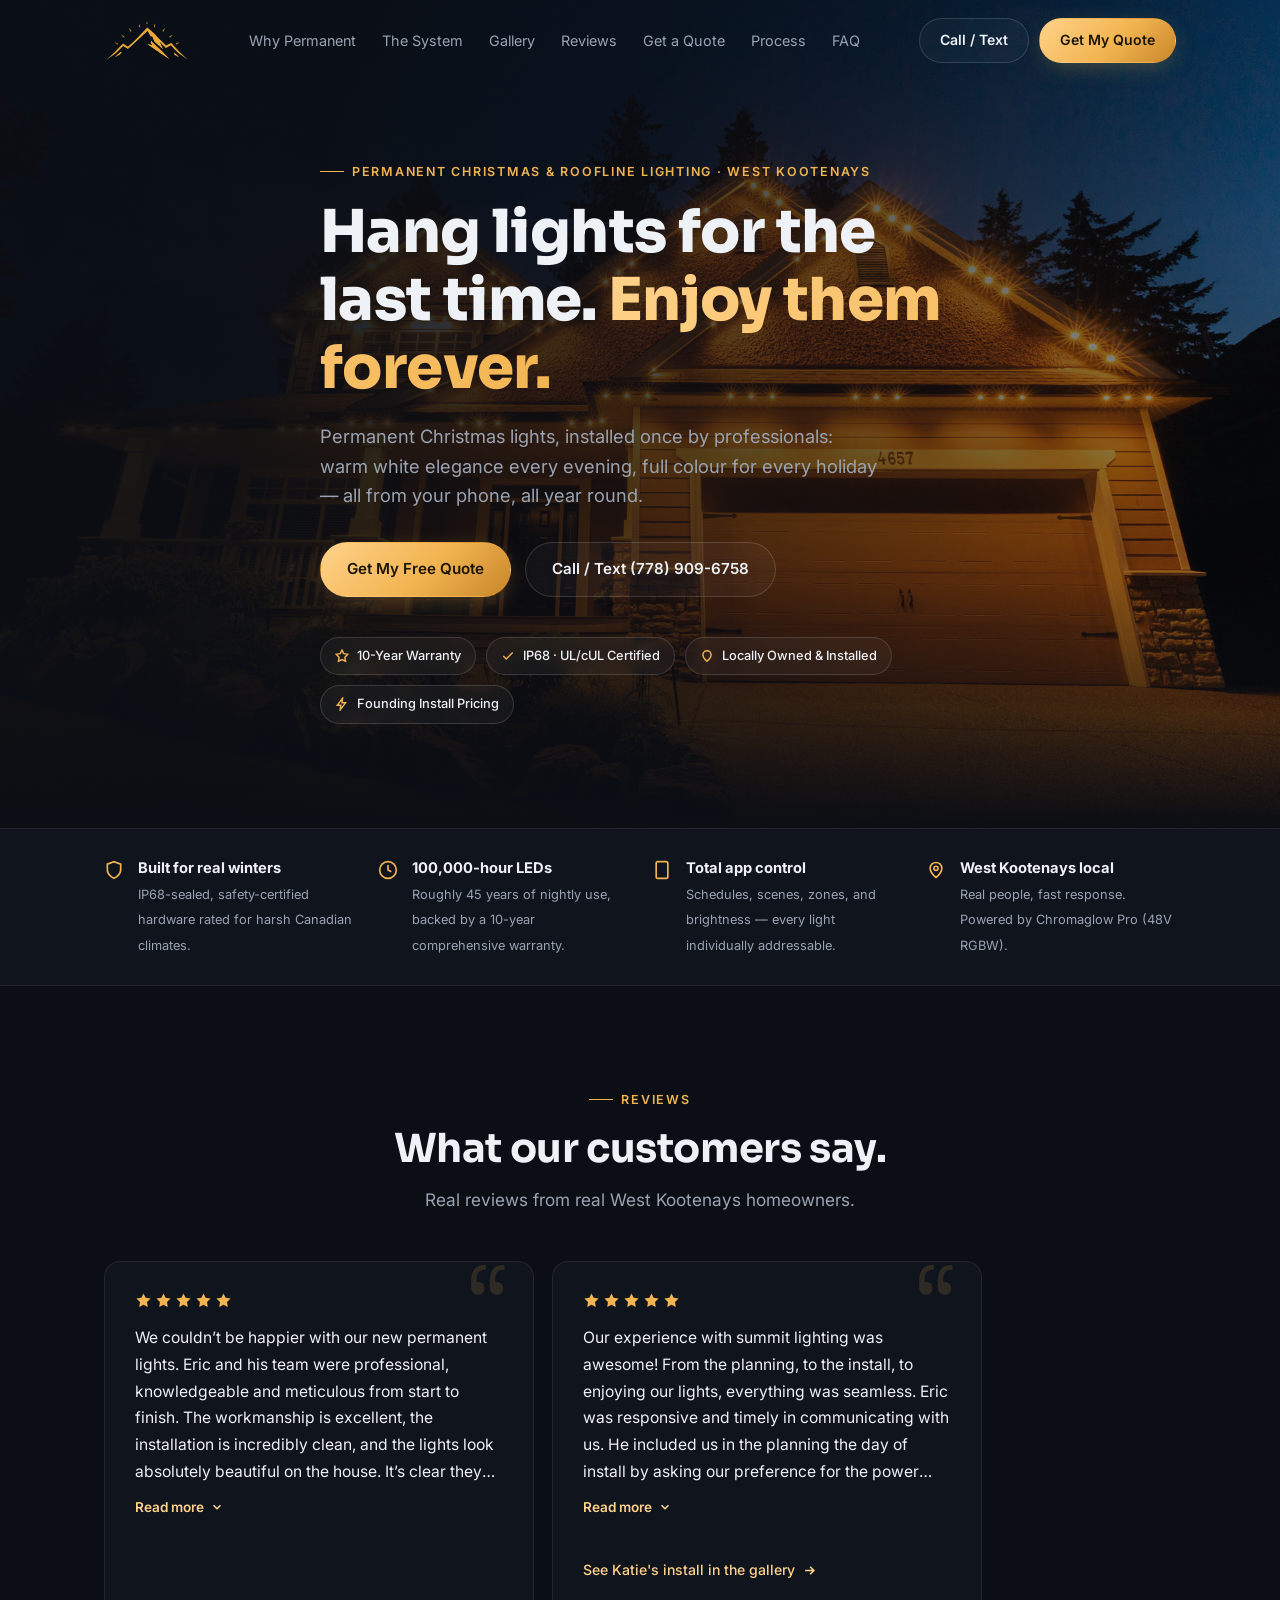
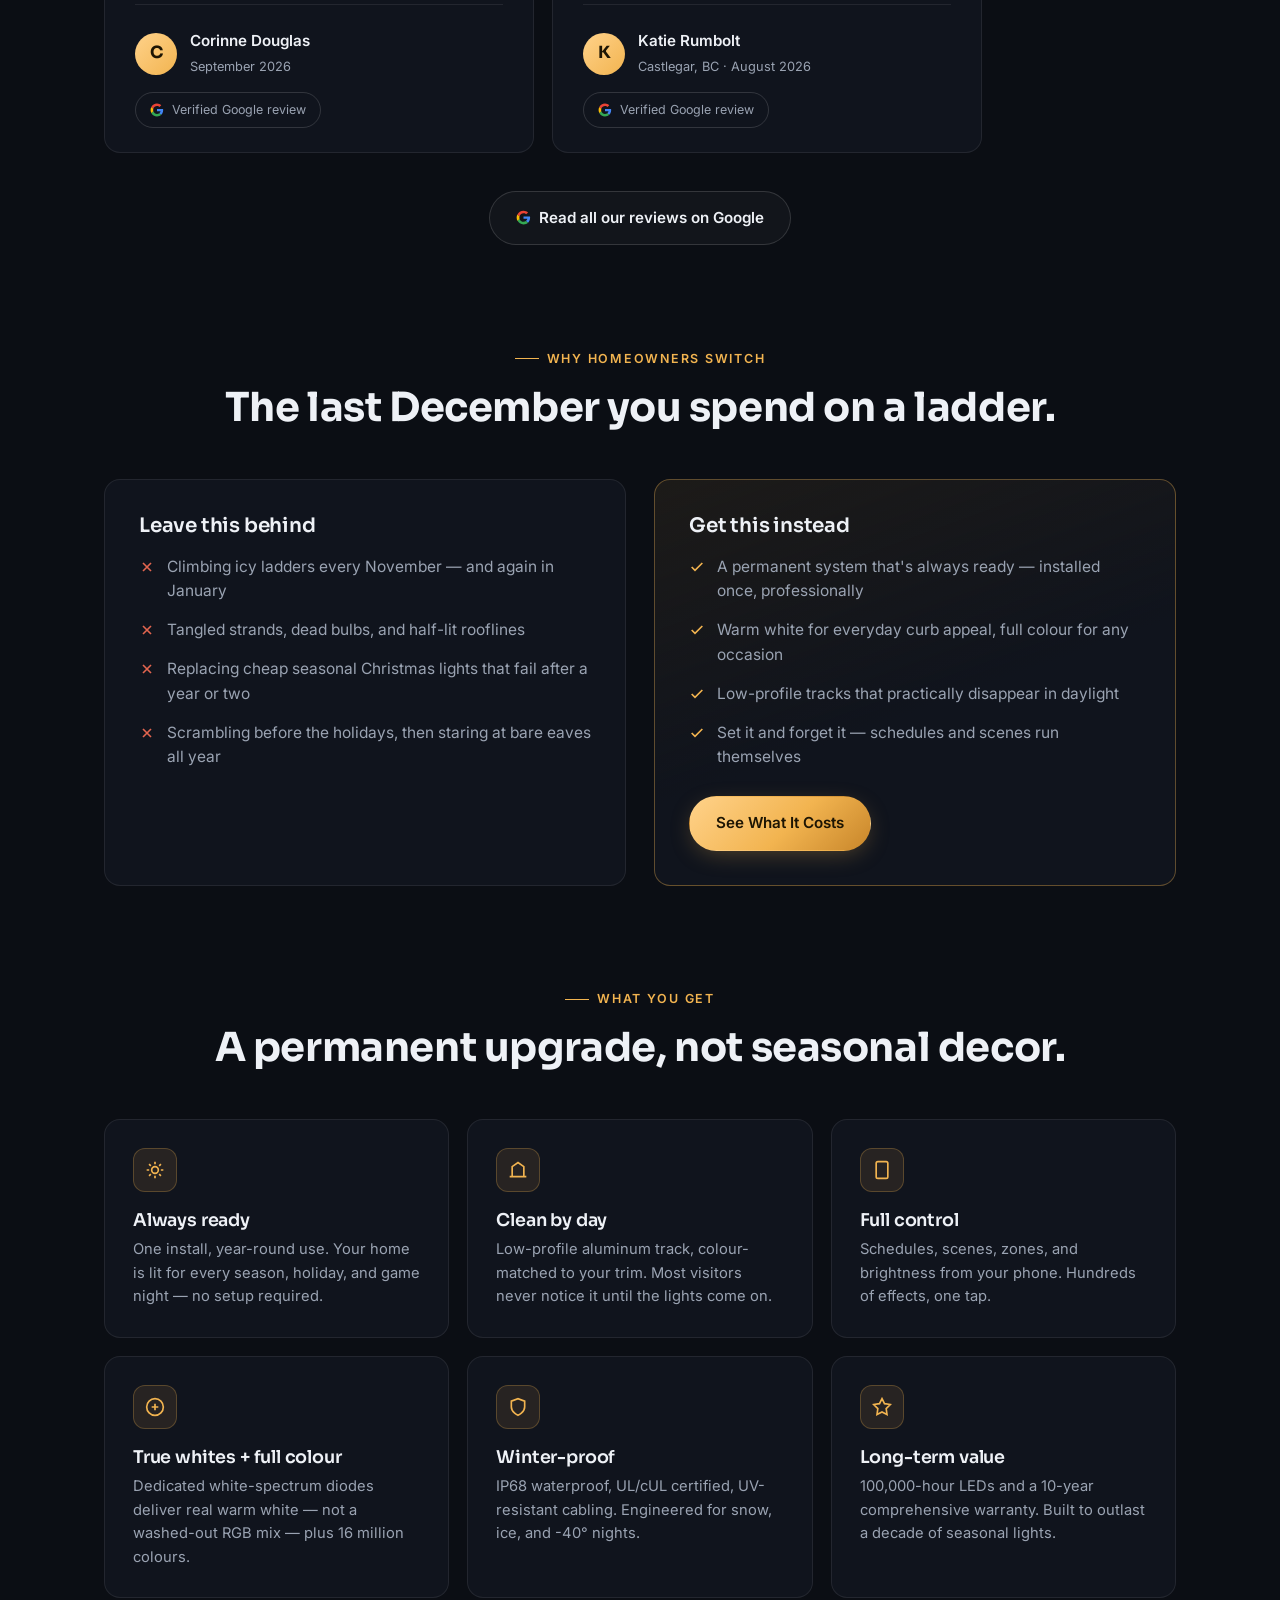
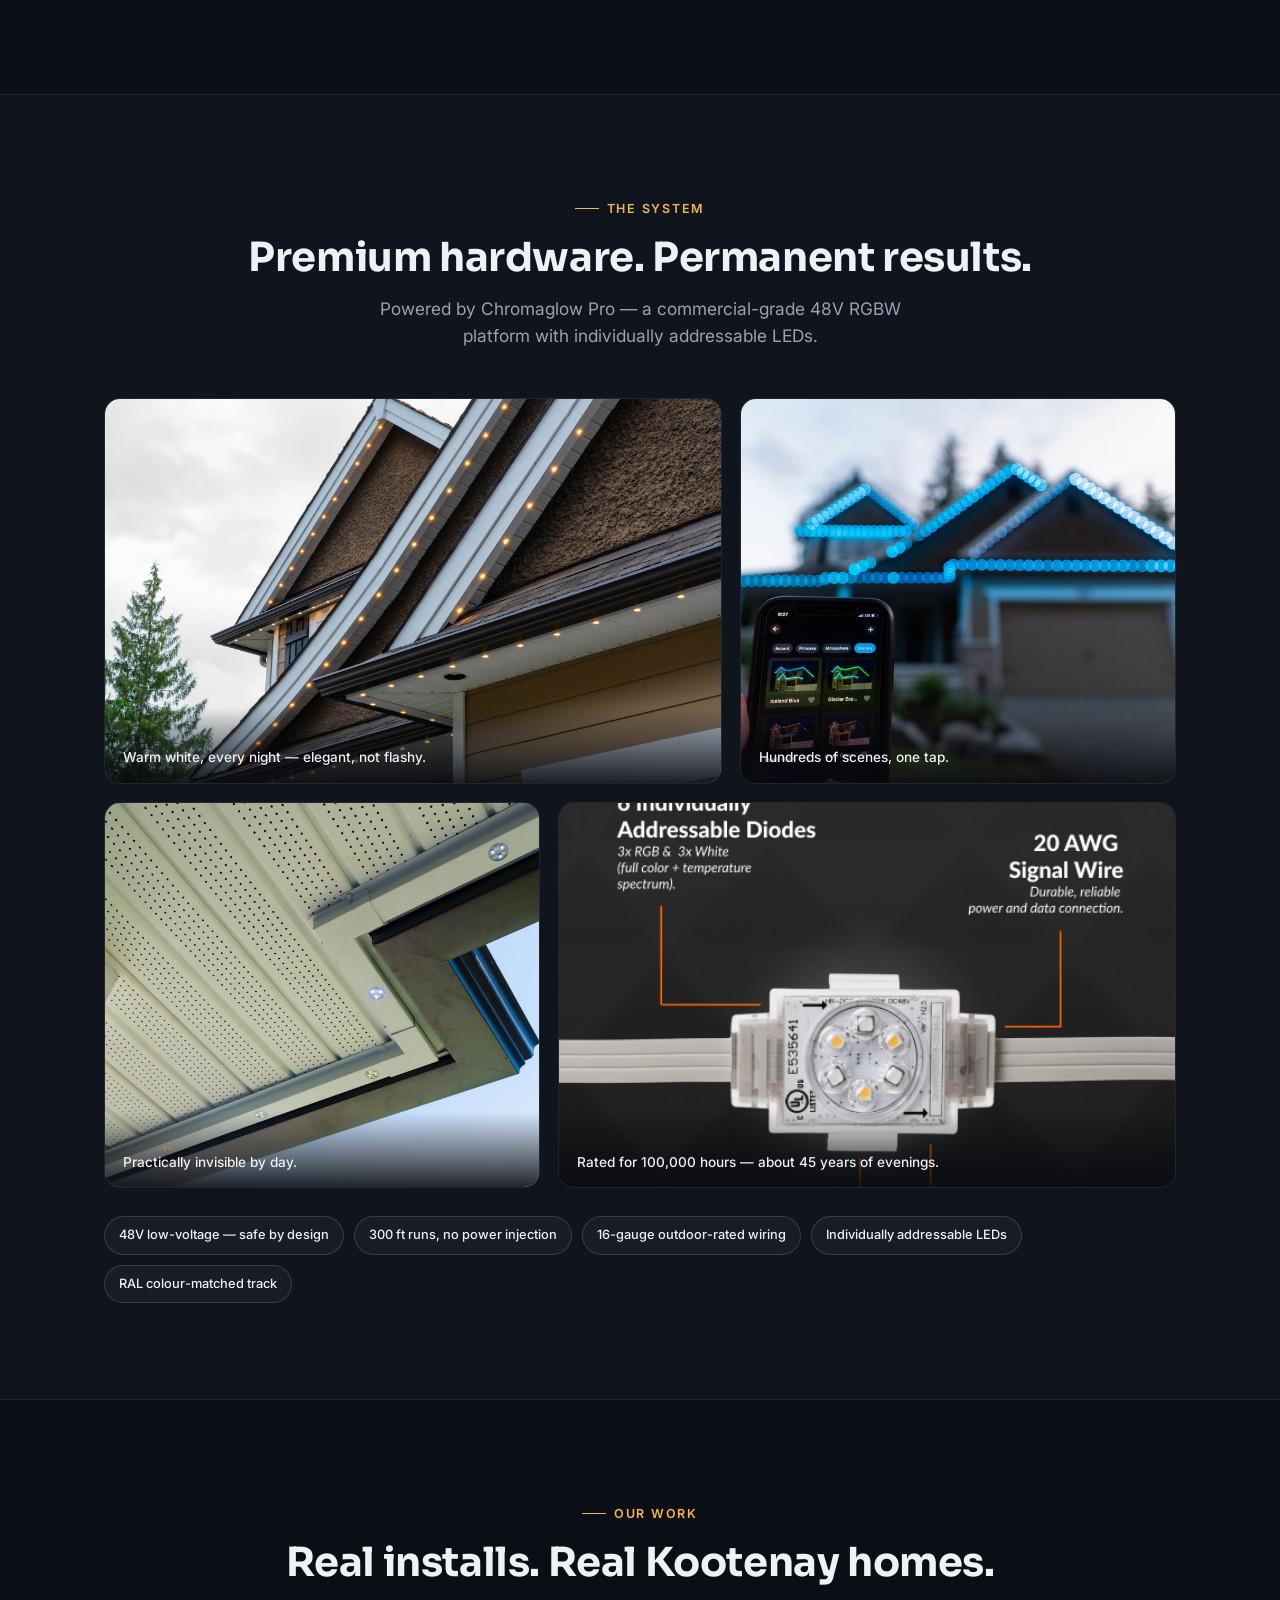
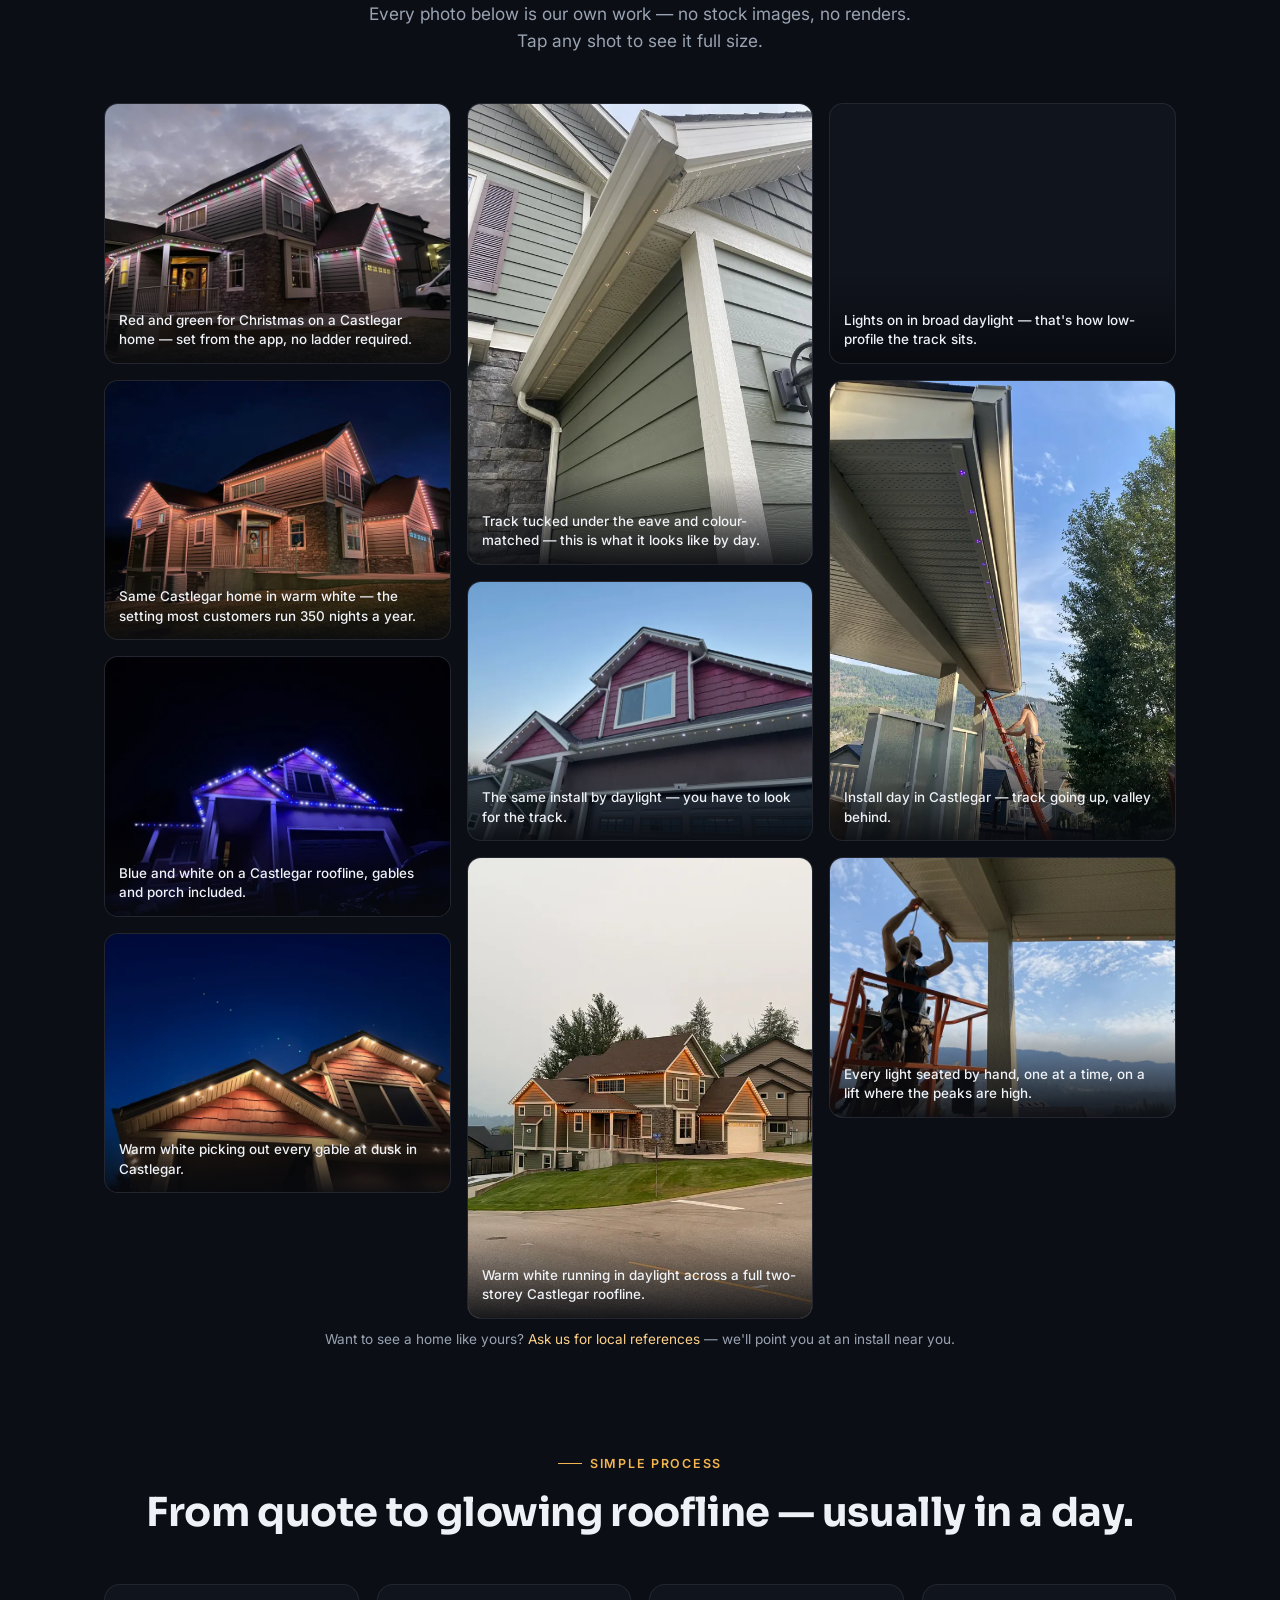
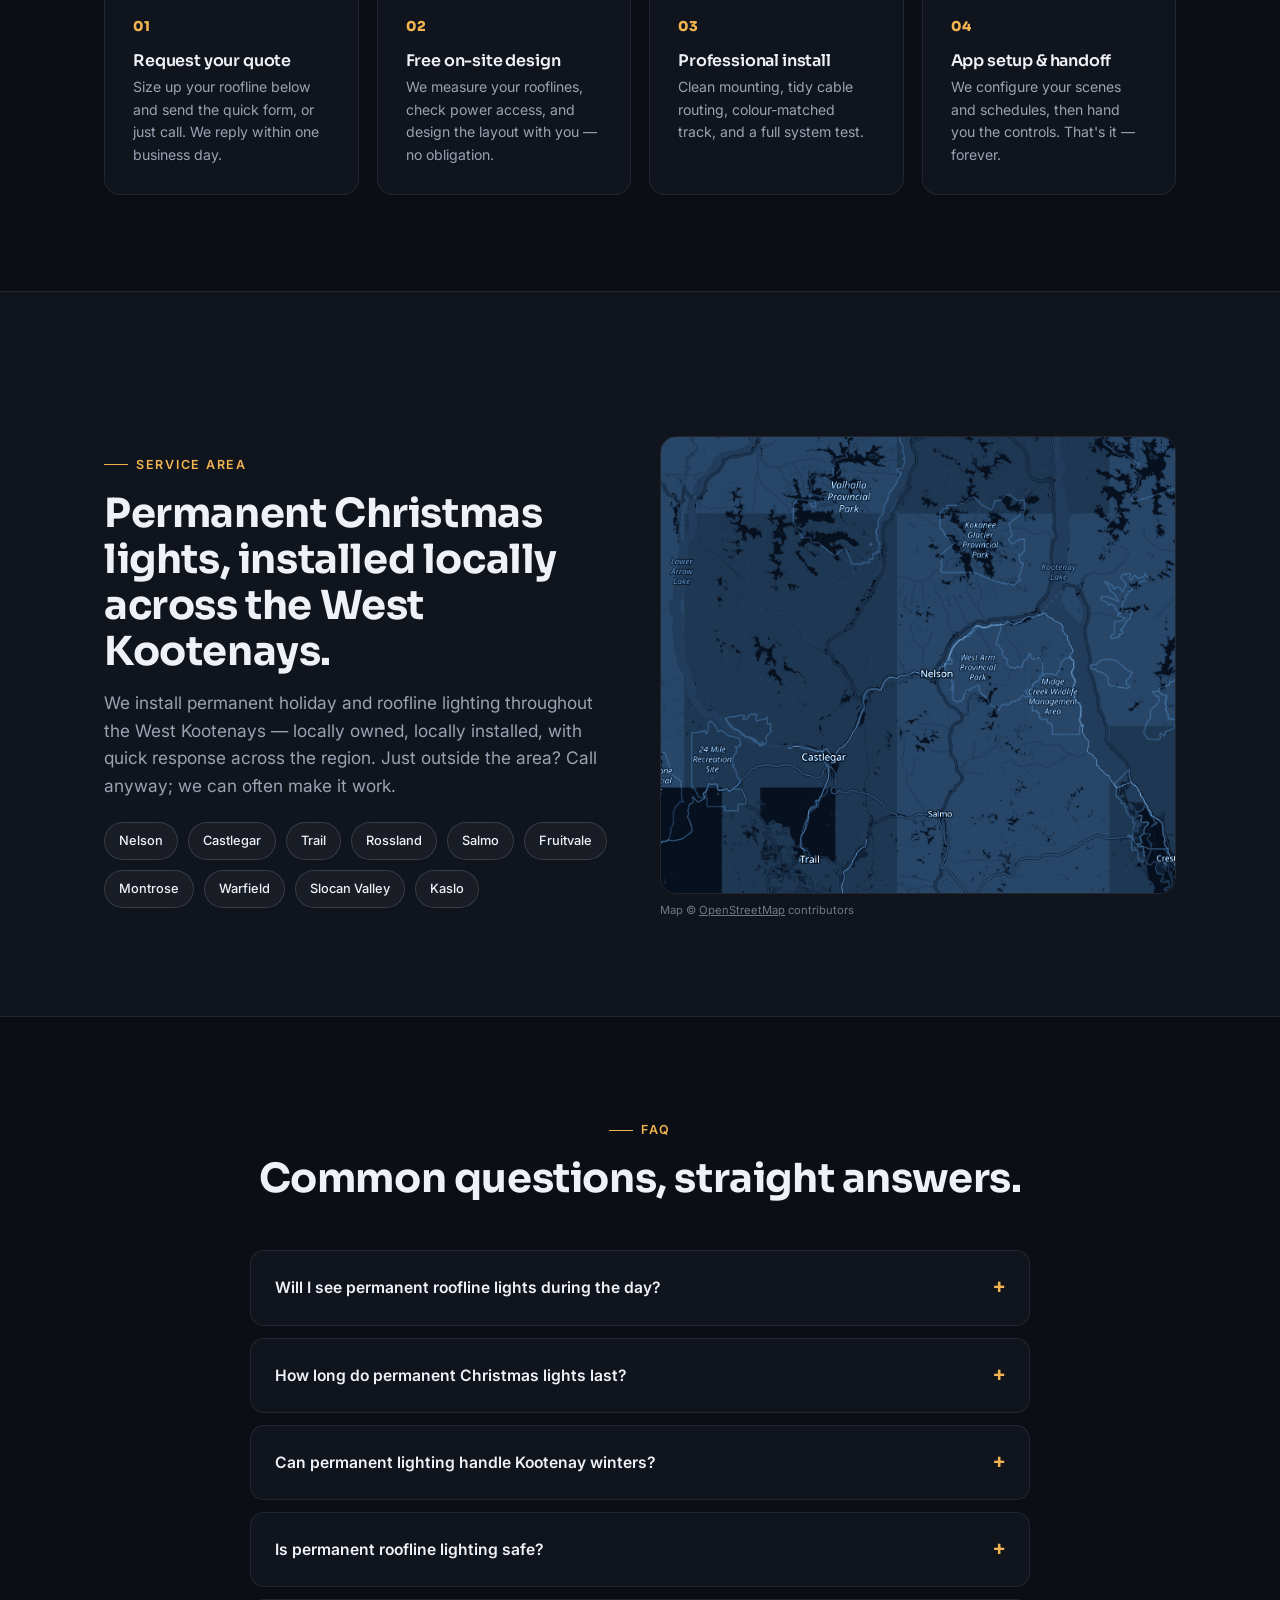
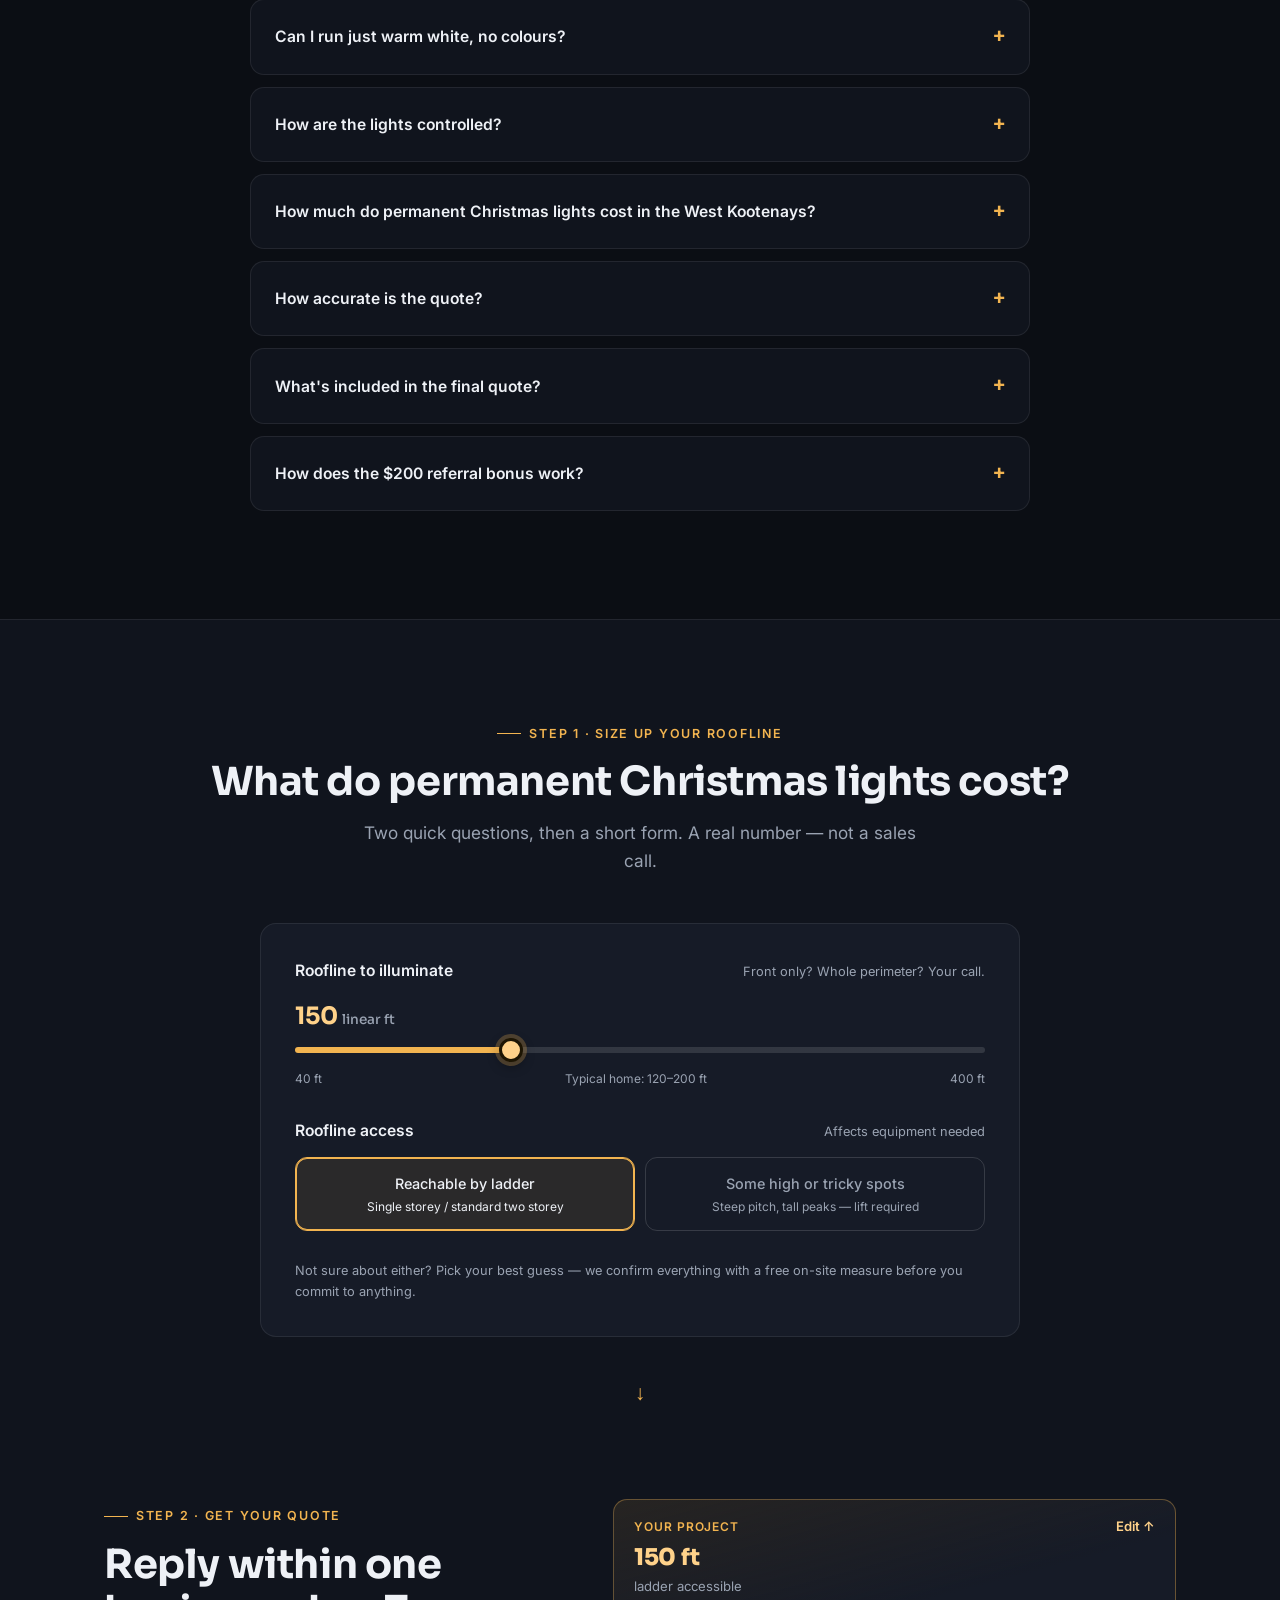
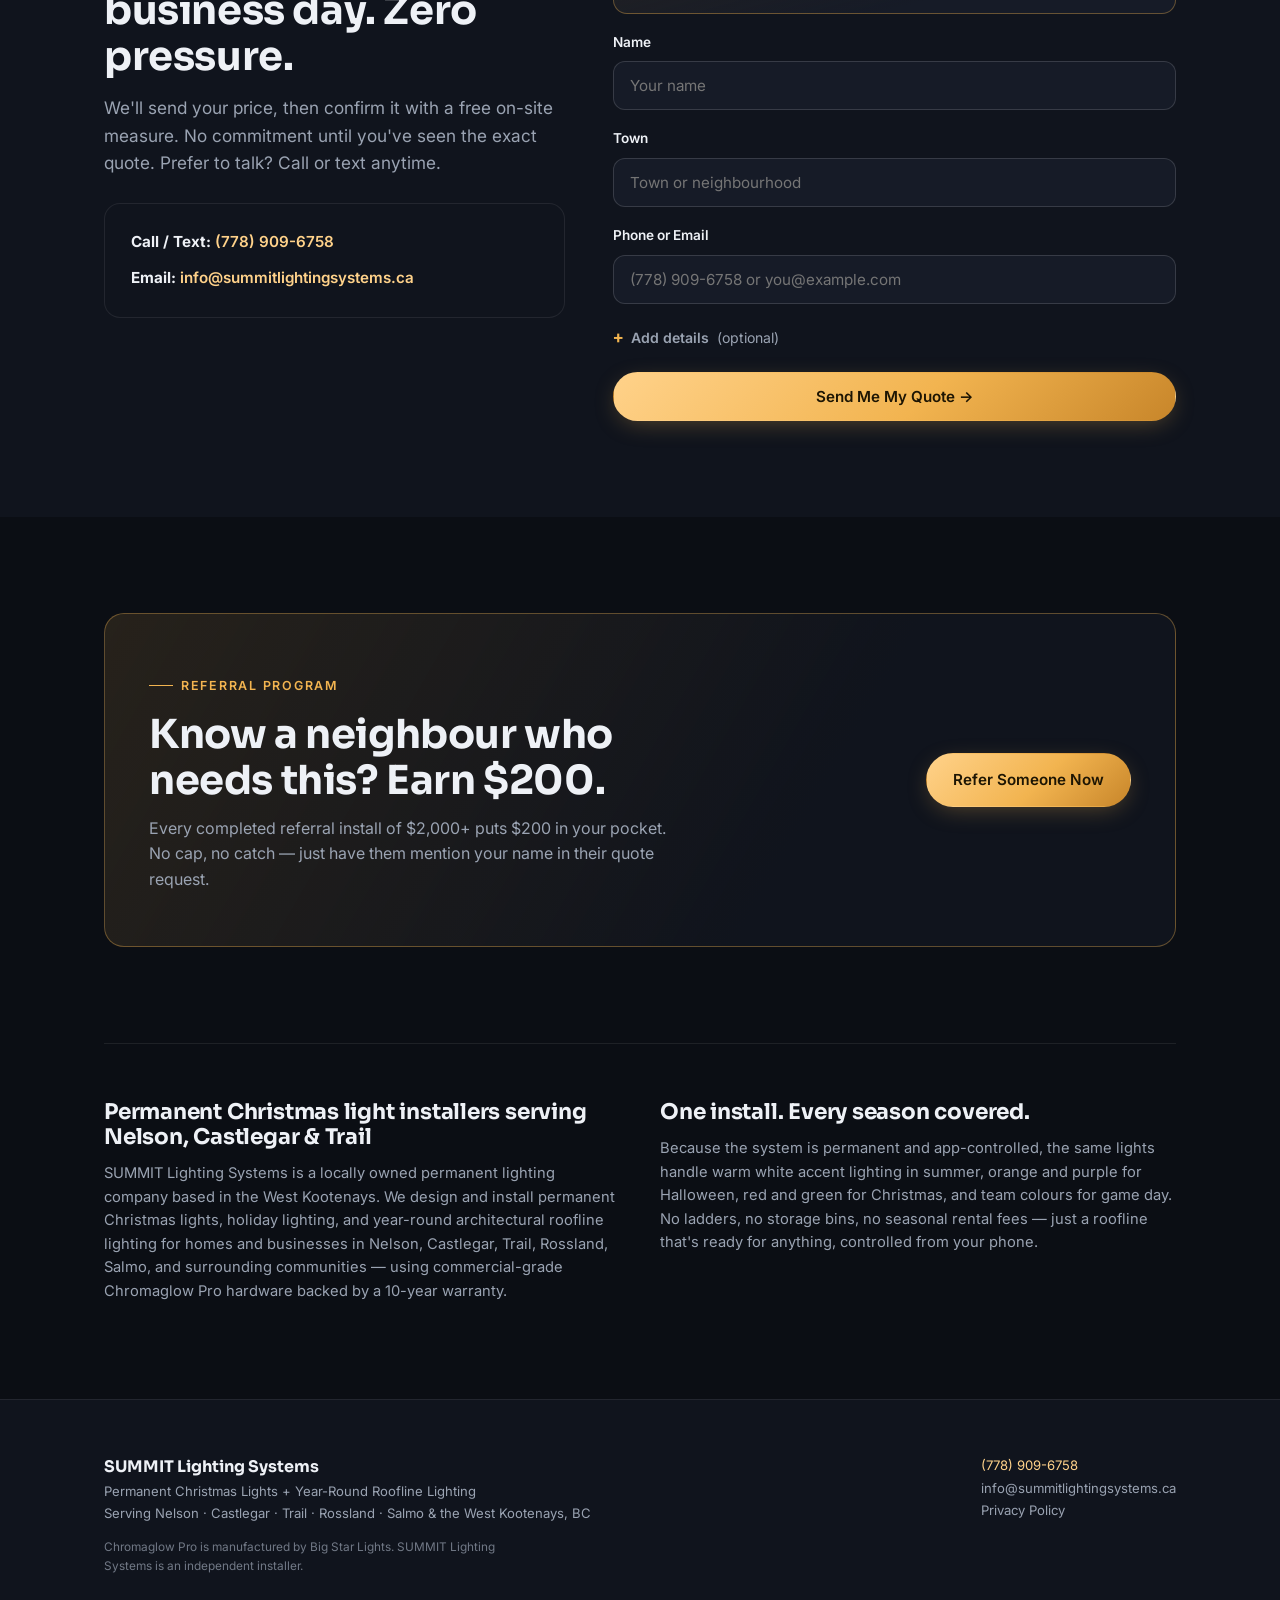
==== src/index.html @ b7d0a3e4 "Add Google Ads tag (gtag.js) to site head Co-Authored-By: Claude Opus 5.5 (1M context) <noreply@anth" ====
<!DOCTYPE html>
<html lang="en-CA">
<head>
  <meta charset="UTF-8" />
  <meta name="viewport" content="width=device-width, initial-scale=1.0" />
  <title>Permanent Christmas Lights | Nelson, Castlegar &amp; Trail BC | SUMMIT</title>
  <meta name="description" content="Permanent Christmas lights &amp; year-round roofline lighting in the West Kootenays. App-controlled, 10-year warranty. Get a free custom quote." />
  <meta name="color-scheme" content="dark" />
  <meta name="robots" content="index, follow, max-image-preview:large" />
  <meta name="geo.region" content="CA-BC" />
  <meta name="geo.placename" content="West Kootenays, British Columbia" />
  <link rel="canonical" href="https://summitlightingsystems.ca/" />
  <meta property="og:type" content="website" />
  <meta property="og:url" content="https://summitlightingsystems.ca/" />
  <meta property="og:site_name" content="SUMMIT Lighting Systems" />
  <meta property="og:locale" content="en_CA" />
  <meta property="og:title" content="Permanent Christmas Lights &amp; Roofline Lighting | West Kootenays" />
  <meta property="og:description" content="Install once, light every season. Free custom quotes for permanent roofline lighting in Nelson, Castlegar, Trail &amp; beyond." />
  <meta property="og:image" content="https://summitlightingsystems.ca/Assets/hero/Chromaglow-Pro-Install-Shots-07206.jpg" />
  <meta name="twitter:card" content="summary_large_image" />
  <meta name="twitter:title" content="Permanent Christmas Lights &amp; Roofline Lighting | West Kootenays" />
  <meta name="twitter:description" content="Install once, light every season. Free custom quotes across the West Kootenays." />
  <meta name="twitter:image" content="https://summitlightingsystems.ca/Assets/hero/Chromaglow-Pro-Install-Shots-07206.jpg" />
  <link rel="icon" href="Assets/logo.png" />
  <link rel="preconnect" href="https://fonts.googleapis.com" />
  <link rel="preconnect" href="https://fonts.gstatic.com" crossorigin />
  <link href="https://fonts.googleapis.com/css2?family=Sora:wght@400;600;700;800&family=Inter:wght@400;500;600&display=swap" rel="stylesheet" />
  <link rel="preload" as="image" href="Assets/hero/Chromaglow-Pro-Install-Shots-07206.jpg" />
  <script type="application/ld+json">
  {
    "@context": "https://schema.org",
    "@graph": [
      {
        "@type": "LocalBusiness",
        "@id": "https://summitlightingsystems.ca/#business",
        "name": "SUMMIT Lighting Systems",
        "description": "Permanent Christmas lights and year-round roofline lighting installation across the West Kootenays, BC.",
        "url": "https://summitlightingsystems.ca/",
        "telephone": "+1-778-909-6758",
        "email": "info@summitlightingsystems.ca",
        "image": "https://summitlightingsystems.ca/Assets/hero/Chromaglow-Pro-Install-Shots-07206.jpg",
        "logo": "https://summitlightingsystems.ca/Assets/logo.png",
        "priceRange": "$$",
        "address": { "@type": "PostalAddress", "addressRegion": "BC", "addressCountry": "CA" },
        "geo": { "@type": "GeoCoordinates", "latitude": 49.32, "longitude": -117.66 },
        "areaServed": [
          {"@type":"City","name":"Nelson"},{"@type":"City","name":"Castlegar"},
          {"@type":"City","name":"Trail"},{"@type":"City","name":"Rossland"},
          {"@type":"City","name":"Salmo"},{"@type":"City","name":"Fruitvale"},
          {"@type":"City","name":"Montrose"},{"@type":"City","name":"Warfield"},
          {"@type":"City","name":"Slocan Valley"},{"@type":"City","name":"Kaslo"}
        ]
      },
      {
        "@type": "Service",
        "@id": "https://summitlightingsystems.ca/#service",
        "serviceType": "Permanent Christmas Lights & Roofline Lighting Installation",
        "provider": { "@id": "https://summitlightingsystems.ca/#business" },
        "areaServed": "West Kootenays, British Columbia",
        "description": "Professional installation of permanent, app-controlled RGBW roofline lighting with a 10-year warranty. Warm white for every day, full colour for Christmas and holidays.",
        "hasOfferCatalog": {
          "@type": "OfferCatalog",
          "name": "Permanent Lighting Installation",
          "itemListElement": [{
            "@type": "Offer",
            "itemOffered": { "@type": "Service", "name": "Permanent roofline lighting install (free custom quote)" }
          }]
        }
      },
      {
        "@type": "FAQPage",
        "@id": "https://summitlightingsystems.ca/#faq",
        "mainEntity": [
          {
            "@type": "Question",
            "name": "Will I see permanent roofline lights during the day?",
            "acceptedAnswer": { "@type": "Answer", "text": "Barely. The extruded aluminum track sits low-profile against your roofline and can be custom colour-matched to your trim using RAL paint codes. Multiple track styles suit different mounting scenarios." }
          },
          {
            "@type": "Question",
            "name": "How long do permanent Christmas lights last?",
            "acceptedAnswer": { "@type": "Answer", "text": "The LEDs are rated for 100,000 hours — roughly 45 years at 6 hours of nightly use — and the whole system is backed by a 10-year comprehensive warranty on parts and workmanship." }
          },
          {
            "@type": "Question",
            "name": "Can permanent lighting handle Kootenay winters?",
            "acceptedAnswer": { "@type": "Answer", "text": "That's exactly what it's built for. The system carries an IP68 waterproof rating and UL/cUL certification, with UV-resistant cables rated for 20+ years of outdoor exposure." }
          },
          {
            "@type": "Question",
            "name": "Is permanent roofline lighting safe?",
            "acceptedAnswer": { "@type": "Answer", "text": "Yes. It runs on a 48V low-voltage system — far safer than line voltage — with built-in reverse polarity protection, so even a wiring mistake can't damage the system." }
          },
          {
            "@type": "Question",
            "name": "Can I run just warm white, no colours?",
            "acceptedAnswer": { "@type": "Answer", "text": "Absolutely. Each light has three dedicated white-spectrum diodes separate from the RGB diodes, so you get true, high-quality warm white — not a simulated mix. Many customers run warm white 350 nights a year." }
          },
          {
            "@type": "Question",
            "name": "How are the lights controlled?",
            "acceptedAnswer": { "@type": "Answer", "text": "Through a smartphone app via Wi-Fi or Bluetooth. Every light is individually addressable — create custom effects, schedule scenes, and control zones independently. Runs up to 300 feet need no extra equipment." }
          },
          {
            "@type": "Question",
            "name": "How much do permanent Christmas lights cost in the West Kootenays?",
            "acceptedAnswer": { "@type": "Answer", "text": "Most homes fall between $4,000 and $11,000 installed, depending on roofline length and access. Tell us your roofline length on this page and we'll send a quote specific to your home, then confirm it with a free on-site measure." }
          },
          {
            "@type": "Question",
            "name": "What's included in the final quote?",
            "acceptedAnswer": { "@type": "Answer", "text": "A custom-measured layout for your home, total cost, estimated timeline, and full warranty details. No surprises, no pressure." }
          },
          {
            "@type": "Question",
            "name": "How does the $200 referral bonus work?",
            "acceptedAnswer": { "@type": "Answer", "text": "Refer a neighbour, friend, or family member who books an install of $2,000 or more, and we'll send you $200 once their install is complete. No cap — refer as many people as you like. Just have them mention your name." }
          }
        ]
      }
    ]
  }
  </script>
  <style>
    :root{
      --bg:#0b0e14;
      --bg-2:#10141d;
      --bg-3:#161b27;
      --line:rgba(255,255,255,.08);
      --line-2:rgba(255,255,255,.14);
      --text:#eef1f6;
      --muted:#9aa3b2;
      --amber:#f2b450;
      --amber-2:#ffd28a;
      --amber-deep:#c8862a;
      --glow:rgba(242,180,80,.35);
      --radius:16px;
      --shell:1120px;
    }
    *{margin:0;padding:0;box-sizing:border-box}
    html{scroll-behavior:smooth}
    body{
      background:var(--bg);
      color:var(--text);
      font-family:'Inter',system-ui,-apple-system,sans-serif;
      font-size:16px;line-height:1.6;
      -webkit-font-smoothing:antialiased;
      overflow-x:hidden;
    }
    h1,h2,h3{font-family:'Sora',sans-serif;line-height:1.15;letter-spacing:-.01em}
    h1{font-size:clamp(2.2rem,5.4vw,3.7rem);font-weight:800}
    h2{font-size:clamp(1.7rem,3.6vw,2.5rem);font-weight:700}
    h3{font-size:1.1rem;font-weight:600}
    p{color:var(--muted)}
    a{color:inherit;text-decoration:none}
    img{display:block;max-width:100%}
    .shell{max-width:var(--shell);margin:0 auto;padding:0 24px}
    section{padding:96px 0}
    .eyebrow{
      display:inline-flex;align-items:center;gap:8px;
      font-size:.78rem;font-weight:600;letter-spacing:.14em;text-transform:uppercase;
      color:var(--amber);margin-bottom:16px;
    }
    .eyebrow::before{content:"";width:24px;height:1px;background:var(--amber)}
    .lead{font-size:1.08rem;max-width:560px}

    /* ---------- buttons ---------- */
    .btn{
      display:inline-flex;align-items:center;justify-content:center;gap:8px;
      padding:14px 26px;border-radius:999px;font-weight:600;font-size:.95rem;
      border:1px solid transparent;cursor:pointer;transition:.2s;white-space:nowrap;
      font-family:'Inter',sans-serif;
    }
    .btn.primary{
      background:linear-gradient(135deg,var(--amber-2),var(--amber) 55%,var(--amber-deep));
      color:#1d1503;box-shadow:0 6px 24px -6px var(--glow);
    }
    .btn.primary:hover{transform:translateY(-2px);box-shadow:0 10px 30px -6px var(--glow)}
    .btn.ghost{border-color:var(--line-2);color:var(--text);background:rgba(255,255,255,.03)}
    .btn.ghost:hover{border-color:var(--amber);color:var(--amber-2)}

    /* ---------- nav ---------- */
    header{
      position:fixed;inset:0 0 auto 0;z-index:50;
      transition:.3s;padding:18px 0;
    }
    header.scrolled{
      background:rgba(11,14,20,.85);backdrop-filter:blur(14px);
      border-bottom:1px solid var(--line);padding:12px 0;
    }
    .nav{display:flex;align-items:center;justify-content:space-between;gap:16px}
    .brand{display:flex;align-items:center}
    .brand img{height:44px;width:auto;display:block}
    .nav-links{display:flex;gap:26px;font-size:.9rem;color:var(--muted)}
    @media(max-width:1180px){.nav-links{gap:17px;font-size:.85rem}}
    .nav-links a{transition:.2s}
    .nav-links a:hover{color:var(--amber-2)}
    .nav-cta{display:flex;gap:10px;align-items:center}
    .nav-cta .btn{padding:10px 20px;font-size:.88rem}
    .menu-btn{display:none;background:none;border:1px solid var(--line-2);border-radius:10px;color:var(--text);padding:8px 12px;font-size:.85rem;cursor:pointer}
    .mobile-menu{display:none}
    @media(max-width:920px){
      .nav-links,.nav-cta .ghost{display:none}
      .menu-btn{display:block}
      .mobile-menu.open{
        display:flex;flex-direction:column;gap:4px;
        position:fixed;top:64px;left:16px;right:16px;z-index:49;
        background:var(--bg-2);border:1px solid var(--line-2);border-radius:16px;
        padding:14px;box-shadow:0 20px 60px rgba(0,0,0,.5);
      }
      .mobile-menu a{padding:10px 12px;border-radius:10px;font-size:.95rem;color:var(--text)}
      .mobile-menu a:hover{background:rgba(255,255,255,.05)}
    }

    /* ---------- hero ---------- */
    .hero{
      position:relative;min-height:92vh;display:flex;align-items:center;
      padding:140px 0 90px;overflow:hidden;
    }
    .hero-bg{position:absolute;inset:0;z-index:-2}
    .hero-bg img{
      position:absolute;inset:0;width:100%;height:100%;object-fit:cover;
      opacity:0;transition:opacity 1.8s ease;transform:scale(1.04);
    }
    .hero-bg img.active{opacity:1}
    .hero::after{
      content:"";position:absolute;inset:0;z-index:-1;
      background:linear-gradient(100deg,rgba(11,14,20,.94) 22%,rgba(11,14,20,.72) 52%,rgba(11,14,20,.35) 100%),
                 linear-gradient(0deg,var(--bg) 0%,transparent 30%);
    }
    .hero-content{max-width:640px}
    .hero .lead{margin:20px 0 32px;font-size:1.15rem}
    .hero-ctas{display:flex;gap:14px;flex-wrap:wrap;margin-bottom:40px}
    .hero h1 .accent{
      background:linear-gradient(120deg,var(--amber-2),var(--amber));
      -webkit-background-clip:text;background-clip:text;color:transparent;
    }
    .trust-row{display:flex;flex-wrap:wrap;gap:10px}
    .chip{
      display:inline-flex;align-items:center;gap:8px;
      font-size:.8rem;font-weight:500;color:var(--text);
      border:1px solid var(--line-2);background:rgba(255,255,255,.04);
      backdrop-filter:blur(6px);border-radius:999px;padding:8px 14px;
    }
    .chip svg{flex:none}

    /* ---------- trust bar ---------- */
    .trustbar{border-block:1px solid var(--line);background:var(--bg-2);padding:28px 0}
    .trustbar .shell{display:grid;grid-template-columns:repeat(4,1fr);gap:24px}
    .trust-item{display:flex;gap:14px;align-items:flex-start}
    .trust-item svg{flex:none;margin-top:3px}
    .trust-item strong{display:block;font-size:.92rem}
    .trust-item span{font-size:.8rem;color:var(--muted)}
    @media(max-width:920px){.trustbar .shell{grid-template-columns:1fr 1fr}}
    @media(max-width:520px){.trustbar .shell{grid-template-columns:1fr}}

    /* ---------- switch ---------- */
    .switch-grid{display:grid;grid-template-columns:1fr 1fr;gap:28px;margin-top:48px}
    @media(max-width:860px){.switch-grid{grid-template-columns:1fr}}
    .panel{
      border:1px solid var(--line);border-radius:var(--radius);
      background:var(--bg-2);padding:34px;
    }
    .panel.glow{
      border-color:rgba(242,180,80,.35);
      background:linear-gradient(160deg,rgba(242,180,80,.08),var(--bg-2) 55%);
    }
    .panel h3{font-size:1.25rem;margin-bottom:18px}
    .check-list{list-style:none;display:grid;gap:14px}
    .check-list li{display:flex;gap:12px;align-items:flex-start;color:var(--muted);font-size:.97rem}
    .check-list svg{flex:none;margin-top:4px}
    .panel .btn{margin-top:26px}

    /* ---------- benefits ---------- */
    .cards{display:grid;grid-template-columns:repeat(3,1fr);gap:18px;margin-top:48px}
    @media(max-width:920px){.cards{grid-template-columns:1fr 1fr}}
    @media(max-width:560px){.cards{grid-template-columns:1fr}}
    .card{
      border:1px solid var(--line);border-radius:var(--radius);
      background:var(--bg-2);padding:28px;transition:.25s;
    }
    .card:hover{border-color:rgba(242,180,80,.4);transform:translateY(-3px)}
    .card .icon{
      width:44px;height:44px;border-radius:12px;display:flex;align-items:center;justify-content:center;
      background:rgba(242,180,80,.1);border:1px solid rgba(242,180,80,.25);margin-bottom:18px;
    }
    .card h3{margin-bottom:8px}
    .card p{font-size:.92rem}

    /* ---------- system ---------- */
    .gallery{display:grid;grid-template-columns:repeat(12,1fr);gap:18px;margin-top:48px}
    .shot{
      position:relative;border-radius:var(--radius);overflow:hidden;
      border:1px solid var(--line);
    }
    .shot img{width:100%;height:100%;object-fit:cover;transition:transform .5s}
    .shot:hover img{transform:scale(1.04)}
    .shot figcaption{
      position:absolute;inset:auto 0 0 0;padding:40px 18px 14px;
      background:linear-gradient(transparent,rgba(8,10,15,.88));
      font-size:.85rem;font-weight:500;color:var(--text);
    }
    .shot.wide{grid-column:span 7;aspect-ratio:16/10}
    .shot.tall{grid-column:span 5;aspect-ratio:auto}
    @media(max-width:760px){.shot.wide,.shot.tall{grid-column:span 12;aspect-ratio:16/10}}
    .specs{display:flex;flex-wrap:wrap;gap:10px;margin-top:28px}

    /* ---------- reviews ----------
       Horizontal scroll rail. Add a review by copying a .review-card block --
       the rail, arrows and edge fades adapt to any number of cards. */
    .reviews-rail-wrap{position:relative;margin:44px -24px 0}
    .reviews-rail{
      display:flex;gap:18px;align-items:stretch;
      overflow-x:auto;overscroll-behavior-x:contain;
      scroll-snap-type:x mandatory;scroll-padding:0 24px;
      padding:4px 24px;
      scrollbar-width:none;-ms-overflow-style:none;
    }
    .reviews-rail::-webkit-scrollbar{display:none}
    .reviews-rail:focus-visible{outline:2px solid var(--amber);outline-offset:4px;border-radius:var(--radius)}
    /* Edge fades -- JS toggles .at-start / .at-end when the rail can scroll. */
    .reviews-rail-wrap::before,
    .reviews-rail-wrap::after{
      content:"";position:absolute;top:0;bottom:0;width:56px;z-index:2;
      pointer-events:none;opacity:0;transition:opacity .25s ease;
    }
    .reviews-rail-wrap::before{left:0;background:linear-gradient(90deg,var(--bg),transparent)}
    .reviews-rail-wrap::after{right:0;background:linear-gradient(270deg,var(--bg),transparent)}
    .reviews-rail-wrap.can-left::before{opacity:1}
    .reviews-rail-wrap.can-right::after{opacity:1}
    .rail-nav{
      position:absolute;top:50%;transform:translateY(-50%);z-index:3;
      width:42px;height:42px;border-radius:50%;display:grid;place-items:center;
      border:1px solid var(--line-2);background:rgba(16,20,29,.92);backdrop-filter:blur(6px);
      color:var(--text);cursor:pointer;transition:.2s;
    }
    .rail-nav:hover{border-color:var(--amber);color:var(--amber-2)}
    .rail-nav[hidden]{display:none}
    .rail-nav.prev{left:-4px}
    .rail-nav.next{right:-4px}
    @media(max-width:900px){.rail-nav{display:none}}

    .review-card{
      flex:0 0 min(430px,84vw);scroll-snap-align:start;
      display:flex;flex-direction:column;
      border:1px solid var(--line);border-radius:var(--radius);
      background:var(--bg-2);padding:30px 30px 24px;position:relative;overflow:hidden;
    }
    .review-card::before{
      content:"\201C";position:absolute;top:-6px;right:24px;
      font-family:'Sora',sans-serif;font-size:6rem;line-height:1;
      color:rgba(242,180,80,.14);pointer-events:none;
    }
    .review-stars{display:flex;gap:3px;margin-bottom:16px}
    .review-text{color:var(--text);font-size:.98rem;line-height:1.7;position:relative}
    /* Collapsed by default so the section stays short; .expanded shows it all. */
    .review-card:not(.expanded) .review-text{
      display:-webkit-box;-webkit-box-orient:vertical;-webkit-line-clamp:6;
      overflow:hidden;
    }
    .review-more{
      align-self:flex-start;margin-top:14px;
      display:inline-flex;align-items:center;gap:6px;
      background:none;border:0;padding:0;cursor:pointer;
      font-family:'Inter',sans-serif;font-size:.85rem;font-weight:600;
      color:var(--amber-2);transition:.2s;
    }
    .review-more:hover{color:var(--amber)}
    /* Keeps a gap above the footer rule once an expanded card fills its height
       and .review-foot's auto top margin collapses to zero. */
    .review-more,.review-tie{margin-bottom:22px}
    .review-more svg{transition:transform .25s ease}
    .review-card.expanded .review-more svg{transform:rotate(180deg)}
    /* margin-top:auto pins the footer to the card base so equal-height
       cards in the rail keep their name rows on one line. */
    .review-foot{
      display:flex;align-items:center;gap:13px;flex-wrap:wrap;
      margin-top:auto;padding-top:24px;border-top:1px solid var(--line);
    }
    .review-avatar{
      width:42px;height:42px;border-radius:50%;flex:none;display:grid;place-items:center;
      font-family:'Sora',sans-serif;font-weight:700;font-size:1.05rem;color:#1d1503;
      background:linear-gradient(135deg,var(--amber-2),var(--amber));
    }
    .review-who strong{display:block;font-size:.95rem;font-weight:600}
    .review-who span{font-size:.8rem;color:var(--muted)}
    .review-source{
      display:inline-flex;align-items:center;gap:8px;
      font-size:.78rem;color:var(--muted);
      border:1px solid var(--line-2);border-radius:999px;padding:7px 14px;
    }
    .review-tie{
      display:inline-flex;align-items:center;gap:7px;margin-top:22px;
      font-size:.88rem;font-weight:500;color:var(--amber-2);transition:.2s;
    }
    .review-tie:hover{gap:11px}

    /* ---------- install gallery ---------- */
    .ig{columns:3;column-gap:16px;margin-top:48px}
    @media(max-width:900px){.ig{columns:2}}
    @media(max-width:560px){.ig{columns:1}}
    .ig-item{
      break-inside:avoid;margin:0 0 16px;padding:0;width:100%;display:block;position:relative;
      border:1px solid var(--line);border-radius:14px;overflow:hidden;
      background:var(--bg-2);cursor:zoom-in;font:inherit;color:inherit;text-align:left;
    }
    .ig-item img{width:100%;height:auto;transition:transform .55s}
    .ig-item:hover img{transform:scale(1.045)}
    .ig-item:focus-visible{outline:2px solid var(--amber);outline-offset:3px}
    .ig-cap{
      position:absolute;inset:auto 0 0 0;padding:38px 14px 13px;
      background:linear-gradient(transparent,rgba(8,10,15,.9));
      font-size:.84rem;font-weight:500;line-height:1.45;color:var(--text);
    }
    .ig-note{text-align:center;font-size:.85rem;color:var(--muted);margin-top:10px}

    /* ---------- lightbox ---------- */
    .lb{
      position:fixed;inset:0;z-index:100;display:none;
      align-items:center;justify-content:center;padding:6vh 5vw;
      background:rgba(6,8,12,.95);backdrop-filter:blur(8px);
    }
    .lb.open{display:flex}
    /* explicit width (not max-width) — a percentage max-width on the image
       otherwise creates a sizing cycle and the figure overflows on narrow screens */
    .lb-fig{
      display:flex;flex-direction:column;align-items:center;gap:16px;
      width:min(1100px,88vw);min-width:0;
    }
    .lb-fig img{
      max-width:100%;max-height:76vh;width:auto;height:auto;
      border-radius:12px;object-fit:contain;box-shadow:0 30px 80px rgba(0,0,0,.6);
    }
    .lb-cap{font-size:.92rem;color:var(--muted);text-align:center;max-width:min(620px,100%)}
    .lb-btn{
      position:absolute;width:46px;height:46px;border-radius:50%;
      display:grid;place-items:center;cursor:pointer;transition:.2s;
      background:rgba(255,255,255,.07);border:1px solid var(--line-2);color:var(--text);
    }
    .lb-btn:hover{background:rgba(242,180,80,.18);border-color:var(--amber);color:var(--amber-2)}
    .lb-btn:focus-visible{outline:2px solid var(--amber);outline-offset:2px}
    .lb-prev,.lb-next{top:50%;transform:translateY(-50%)}
    .lb-prev{left:2vw}
    .lb-next{right:2vw}
    .lb-close{top:3vh;right:2vw}
    .lb-count{
      position:absolute;bottom:3vh;left:50%;transform:translateX(-50%);
      font-size:.8rem;color:var(--muted);letter-spacing:.06em;
    }
    @media(max-width:620px){
      .lb{padding:8vh 3vw}
      .lb-btn{width:38px;height:38px}
      .lb-prev{left:4px}.lb-next{right:4px}.lb-close{right:8px;top:2vh}
    }

    /* ---------- estimate ---------- */
    .estimate-wrap{
      max-width:760px;margin:48px auto 0;
    }
    .flow-band{background:var(--bg-2)}
    #estimate.flow-band{padding-bottom:0}
    #quote.flow-band{padding-top:40px;scroll-margin-top:40px}
    /* CTAs jump straight to the form -- on mobile the contact card sits above it */
    #quote-form{scroll-margin-top:96px}
    .step-connector{
      display:flex;justify-content:center;margin:40px auto 0;
      font-family:'Sora',sans-serif;font-size:1.3rem;color:var(--amber);
    }
    .est-controls{
      border:1px solid var(--line);border-radius:var(--radius);background:var(--bg-3);padding:34px;
      display:flex;flex-direction:column;gap:30px;
    }
    .field-label{display:flex;justify-content:space-between;align-items:baseline;margin-bottom:14px}
    .field-label strong{font-size:.98rem;font-weight:600}
    .field-label .hint{font-size:.8rem;color:var(--muted)}
    .ft-display{
      font-family:'Sora',sans-serif;font-size:1.5rem;font-weight:700;color:var(--amber-2);
    }
    .ft-display small{font-size:.85rem;color:var(--muted);font-weight:500;margin-left:4px}
    input[type=range]{
      -webkit-appearance:none;width:100%;height:6px;border-radius:99px;
      background:linear-gradient(90deg,var(--amber) var(--fill,40%),rgba(255,255,255,.12) var(--fill,40%));
      outline:none;cursor:pointer;
    }
    input[type=range]::-webkit-slider-thumb{
      -webkit-appearance:none;width:24px;height:24px;border-radius:50%;
      background:var(--amber-2);border:3px solid #1d1503;
      box-shadow:0 0 0 4px rgba(242,180,80,.25),0 4px 12px rgba(0,0,0,.4);
    }
    input[type=range]::-moz-range-thumb{
      width:22px;height:22px;border-radius:50%;background:var(--amber-2);border:3px solid #1d1503;
      box-shadow:0 0 0 4px rgba(242,180,80,.25);
    }
    .range-marks{display:flex;justify-content:space-between;font-size:.75rem;color:var(--muted);margin-top:8px}
    .seg{
      display:grid;grid-template-columns:1fr 1fr;gap:10px;
    }
    .seg input{display:none}
    .seg label{
      border:1px solid var(--line-2);border-radius:12px;padding:14px 16px;cursor:pointer;
      text-align:center;font-size:.9rem;font-weight:500;color:var(--muted);transition:.2s;
    }
    .seg label small{display:block;font-size:.75rem;font-weight:400;margin-top:2px}
    .seg input:checked + label{
      border-color:var(--amber);color:var(--text);
      background:rgba(242,180,80,.09);box-shadow:0 0 0 1px var(--amber) inset;
    }
    .est-note{font-size:.8rem;color:var(--muted)}

    /* ---------- process ---------- */
    .steps{display:grid;grid-template-columns:repeat(4,1fr);gap:18px;margin-top:48px;counter-reset:step}
    @media(max-width:920px){.steps{grid-template-columns:1fr 1fr}}
    @media(max-width:560px){.steps{grid-template-columns:1fr}}
    .step{
      border:1px solid var(--line);border-radius:var(--radius);background:var(--bg-2);
      padding:28px;position:relative;counter-increment:step;
    }
    .step::before{
      content:"0" counter(step);
      font-family:'Sora',sans-serif;font-weight:800;font-size:.85rem;color:var(--amber);
      display:inline-block;margin-bottom:14px;letter-spacing:.1em;
    }
    .step h3{font-size:1rem;margin-bottom:6px}
    .step p{font-size:.88rem}

    /* ---------- area ---------- */
    .area-grid{display:grid;grid-template-columns:1fr 1fr;gap:40px;align-items:center;margin-top:48px}
    @media(max-width:860px){.area-grid{grid-template-columns:1fr}}
    .area-map{border-radius:var(--radius);overflow:hidden;border:1px solid var(--line)}
    .towns{display:flex;flex-wrap:wrap;gap:10px;margin-top:22px}
    .map-credit{font-size:.7rem;color:var(--muted);margin-top:8px;opacity:.7}
    .map-credit a{text-decoration:underline}

    /* ---------- faq ---------- */
    .faq-list{max-width:780px;margin:48px auto 0}
    details{
      border:1px solid var(--line);border-radius:14px;background:var(--bg-2);
      margin-bottom:12px;overflow:hidden;transition:.2s;
    }
    details[open]{border-color:rgba(242,180,80,.35)}
    summary{
      list-style:none;cursor:pointer;padding:20px 24px;font-weight:600;font-size:.98rem;
      display:flex;justify-content:space-between;align-items:center;gap:16px;
    }
    summary::-webkit-details-marker{display:none}
    summary::after{
      content:"+";font-family:'Sora',sans-serif;font-size:1.3rem;color:var(--amber);
      transition:transform .25s;flex:none;
    }
    details[open] summary::after{transform:rotate(45deg)}
    details p{padding:0 24px 22px;font-size:.93rem}

    /* ---------- referral ---------- */
    .referral{
      border:1px solid rgba(242,180,80,.35);border-radius:20px;
      background:linear-gradient(120deg,rgba(242,180,80,.12),var(--bg-2) 65%);
      padding:54px 44px;display:flex;justify-content:space-between;align-items:center;gap:32px;flex-wrap:wrap;
    }
    .referral h2{max-width:520px}
    .referral p{max-width:520px;margin-top:12px}

    /* ---------- quote form ---------- */
    .quote-grid{display:grid;grid-template-columns:.9fr 1.1fr;gap:48px;margin-top:48px}
    @media(max-width:860px){.quote-grid{grid-template-columns:1fr}}
    .contact-card{
      border:1px solid var(--line);border-radius:var(--radius);background:var(--bg-2);
      padding:26px;margin-top:26px;display:grid;gap:12px;font-size:.95rem;
    }
    .contact-card a{color:var(--amber-2);font-weight:600}
    form{display:grid;gap:18px}
    .form-field label{display:block;font-size:.85rem;font-weight:600;margin-bottom:8px}
    .form-field label span{color:var(--muted);font-weight:400}
    .form-field input,.form-field textarea{
      width:100%;background:var(--bg-3);border:1px solid var(--line-2);border-radius:12px;
      padding:14px 16px;color:var(--text);font-family:'Inter',sans-serif;font-size:.95rem;
      outline:none;transition:.2s;
    }
    .form-field input:focus,.form-field textarea:focus{border-color:var(--amber);box-shadow:0 0 0 3px rgba(242,180,80,.15)}
    .form-field textarea{min-height:110px;resize:vertical}
    #quote-result{display:none;padding:16px 20px;border-radius:12px;font-size:.92rem}
    .est-summary{
      border:1px solid rgba(242,180,80,.35);border-radius:14px;
      background:linear-gradient(165deg,rgba(242,180,80,.1),var(--bg-3) 70%);
      padding:16px 20px;
    }
    .est-summary-top{display:flex;justify-content:space-between;align-items:baseline;gap:12px}
    .est-summary-label{font-size:.75rem;font-weight:600;letter-spacing:.08em;text-transform:uppercase;color:var(--amber)}
    .est-summary-edit{font-size:.82rem;color:var(--amber-2);font-weight:600}
    .est-summary-edit:hover{text-decoration:underline}
    .est-summary-price{
      font-family:'Sora',sans-serif;font-size:1.45rem;font-weight:800;
      color:var(--amber-2);letter-spacing:-.01em;margin-top:2px;
    }
    .est-summary-meta{font-size:.82rem;color:var(--muted)}
    .form-more{border:0;background:none;margin:0;border-radius:0;overflow:visible}
    .form-more[open]{border:0}
    .form-more summary{
      padding:2px 0;font-size:.88rem;font-weight:600;color:var(--muted);
      justify-content:flex-start;gap:8px;
    }
    .form-more summary span{font-weight:400}
    .form-more summary::after{content:none}
    .form-more summary::before{
      content:"+";font-family:'Sora',sans-serif;font-size:1.1rem;color:var(--amber);
      transition:transform .25s;
    }
    .form-more[open] summary::before{transform:rotate(45deg)}
    .form-more summary:hover{color:var(--text)}
    .form-more-body{display:grid;gap:18px;padding-top:14px}

    /* ---------- local seo strip ---------- */
    .local-strip{padding:0 0 96px}
    .local-strip .inner{
      border-top:1px solid var(--line);padding-top:56px;
      display:grid;grid-template-columns:1fr 1fr;gap:40px;
    }
    @media(max-width:860px){.local-strip .inner{grid-template-columns:1fr}}
    .local-strip h2{font-size:1.35rem}
    .local-strip p{font-size:.92rem;margin-top:12px}

    /* ---------- footer ---------- */
    footer{border-top:1px solid var(--line);padding:54px 0 110px;background:var(--bg-2)}
    footer .shell{display:flex;justify-content:space-between;gap:32px;flex-wrap:wrap}
    footer small{color:var(--muted);font-size:.82rem;display:block;line-height:1.7}
    .disclosure{font-size:.74rem;color:var(--muted);opacity:.7;margin-top:14px;max-width:420px}

    /* ---------- sticky cta ---------- */
    .sticky-cta{
      position:fixed;bottom:0;left:0;right:0;z-index:40;display:none;
      gap:10px;padding:12px 16px calc(12px + env(safe-area-inset-bottom));
      background:rgba(11,14,20,.92);backdrop-filter:blur(12px);border-top:1px solid var(--line);
    }
    .sticky-cta .btn{flex:1;padding:13px}
    @media(max-width:760px){.sticky-cta{display:flex}}

    /* ---------- reveal ---------- */
    .reveal{opacity:0;transform:translateY(24px);transition:opacity .7s ease,transform .7s ease}
    .reveal.in{opacity:1;transform:none}
    @media(prefers-reduced-motion:reduce){
      .reveal{opacity:1;transform:none;transition:none}
      html{scroll-behavior:auto}
    }
    .center{text-align:center}
    .center .lead{margin:0 auto}
  </style>
  <!-- Google tag (gtag.js) -->
  <script async src="https://www.googletagmanager.com/gtag/js?id=AW-18441639739"></script>
  <script>
    window.dataLayer = window.dataLayer || [];
    function gtag(){dataLayer.push(arguments);}
    gtag('js', new Date());

    gtag('config', 'AW-18441639739');
  </script>
  <!-- End Google tag -->
  <!-- Meta Pixel Code -->
  <script>
    !function(f,b,e,v,n,t,s){if(f.fbq)return;n=f.fbq=function(){n.callMethod?
    n.callMethod.apply(n,arguments):n.queue.push(arguments)};if(!f._fbq)f._fbq=n;
    n.push=n;n.loaded=!0;n.version='2.0';n.queue=[];t=b.createElement(e);t.async=!0;
    t.src=v;s=b.getElementsByTagName(e)[0];s.parentNode.insertBefore(t,s)}(window,
    document,'script','https://connect.facebook.net/en_US/fbevents.js');
    fbq('init', '924639360726900');
    fbq('track', 'PageView');
  </script>
  <!-- End Meta Pixel Code -->
</head>
<body>
<!-- Meta Pixel (noscript fallback) -->
<noscript><img height="1" width="1" style="display:none" alt=""
  src="https://www.facebook.com/tr?id=924639360726900&amp;ev=PageView&amp;noscript=1"/></noscript>

  <header id="header">
    <div class="shell nav">
      <a class="brand" href="#top">
        <img src="[data-uri]" alt="SUMMIT Lighting Systems" width="86" height="44" />
      </a>
      <nav class="nav-links" aria-label="Primary">
        <a href="#switch">Why Permanent</a>
        <a href="#system">The System</a>
        <a href="#gallery">Gallery</a>
        <a href="#reviews">Reviews</a>
        <a href="#estimate">Get a Quote</a>
        <a href="#process">Process</a>
        <a href="#faq">FAQ</a>
      </nav>
      <div class="nav-cta">
        <a class="btn ghost" href="tel:+17789096758">Call / Text</a>
        <a class="btn primary" href="#estimate">Get My Quote</a>
        <button class="menu-btn" id="menuBtn" aria-expanded="false" aria-controls="mobileMenu">Menu</button>
      </div>
    </div>
    <nav class="mobile-menu" id="mobileMenu" aria-label="Mobile">
      <a href="#switch">Why Permanent</a>
      <a href="#system">The System</a>
      <a href="#gallery">Gallery</a>
      <a href="#reviews">Reviews</a>
      <a href="#estimate">Get a Quote</a>
      <a href="#process">Process</a>
      <a href="#area">Service Area</a>
      <a href="#faq">FAQ</a>
      <a href="#referral">Referral Program</a>
      <a href="#quote">Get a Free Quote</a>
    </nav>
  </header>

  <main id="top">

    <!-- HERO -->
    <section class="hero" id="hero">
      <div class="hero-bg" aria-hidden="true">
        <img src="Assets/hero/Chromaglow-Pro-Install-Shots-07206.jpg" alt="" class="active" fetchpriority="high" />
        <img src="Assets/hero/Chromaglow-Pro-Install-Shots-07211.jpg" alt="" loading="lazy" />
        <img src="Assets/hero/Chromaglow-Pro-Install-Shots-07207.jpg" alt="" loading="lazy" />
        <img src="Assets/hero/Chromaglow-Pro-Install-Shots-07208.jpg" alt="" loading="lazy" />
      </div>
      <div class="shell">
        <div class="hero-content">
          <div class="eyebrow">Permanent Christmas &amp; Roofline Lighting · West Kootenays</div>
          <h1>Hang lights for the last time. <span class="accent">Enjoy them forever.</span></h1>
          <p class="lead">Permanent Christmas lights, installed once by professionals: warm white elegance every evening, full colour for every holiday — all from your phone, all year round.</p>
          <div class="hero-ctas">
            <a class="btn primary" href="#estimate">Get My Free Quote</a>
            <a class="btn ghost" href="tel:+17789096758">Call / Text (778) 909-6758</a>
          </div>
          <div class="trust-row">
            <span class="chip"><svg width="14" height="14" viewBox="0 0 24 24" fill="none" stroke="#f2b450" stroke-width="2.5"><path d="M12 2l3 6 7 1-5 5 1 7-6-3-6 3 1-7-5-5 7-1z"/></svg>10-Year Warranty</span>
            <span class="chip"><svg width="14" height="14" viewBox="0 0 24 24" fill="none" stroke="#f2b450" stroke-width="2.5"><path d="M20 6L9 17l-5-5"/></svg>IP68 · UL/cUL Certified</span>
            <span class="chip"><svg width="14" height="14" viewBox="0 0 24 24" fill="none" stroke="#f2b450" stroke-width="2.5"><path d="M12 21s-7-5.5-7-11a7 7 0 0114 0c0 5.5-7 11-7 11z"/></svg>Locally Owned &amp; Installed</span>
            <span class="chip"><svg width="14" height="14" viewBox="0 0 24 24" fill="none" stroke="#f2b450" stroke-width="2.5"><path d="M13 2L4 14h6l-1 8 9-12h-6l1-8z"/></svg>Founding Install Pricing</span>
          </div>
        </div>
      </div>
    </section>

    <!-- TRUST BAR -->
    <div class="trustbar">
      <div class="shell">
        <div class="trust-item">
          <svg width="20" height="20" viewBox="0 0 24 24" fill="none" stroke="#f2b450" stroke-width="2"><path d="M12 22s8-3.5 8-10V5l-8-3-8 3v7c0 6.5 8 10 8 10z"/></svg>
          <div><strong>Built for real winters</strong><span>IP68-sealed, safety-certified hardware rated for harsh Canadian climates.</span></div>
        </div>
        <div class="trust-item">
          <svg width="20" height="20" viewBox="0 0 24 24" fill="none" stroke="#f2b450" stroke-width="2"><circle cx="12" cy="12" r="10"/><path d="M12 6v6l4 2"/></svg>
          <div><strong>100,000-hour LEDs</strong><span>Roughly 45 years of nightly use, backed by a 10-year comprehensive warranty.</span></div>
        </div>
        <div class="trust-item">
          <svg width="20" height="20" viewBox="0 0 24 24" fill="none" stroke="#f2b450" stroke-width="2"><rect x="5" y="2" width="14" height="20" rx="2"/><path d="M12 18h.01"/></svg>
          <div><strong>Total app control</strong><span>Schedules, scenes, zones, and brightness — every light individually addressable.</span></div>
        </div>
        <div class="trust-item">
          <svg width="20" height="20" viewBox="0 0 24 24" fill="none" stroke="#f2b450" stroke-width="2"><path d="M12 21s-7-5.5-7-11a7 7 0 0114 0c0 5.5-7 11-7 11z"/><circle cx="12" cy="10" r="2.5"/></svg>
          <div><strong>West Kootenays local</strong><span>Real people, fast response. Powered by Chromaglow Pro (48V RGBW).</span></div>
        </div>
      </div>
    </div>

    <!-- REVIEWS -->
    <section id="reviews">
      <div class="shell">
        <div class="center reveal">
          <div class="eyebrow" style="justify-content:center">Reviews</div>
          <h2>What our customers say.</h2>
          <p class="lead" style="margin-top:14px;margin-inline:auto">Real reviews from real West Kootenays homeowners.</p>
        </div>
        <!-- Newest review first. Copy a .review-card block to add another. -->
        <div class="reviews-rail-wrap reveal" id="reviewsRailWrap">
          <button class="rail-nav prev" type="button" aria-label="Scroll to previous review" hidden>
            <svg width="18" height="18" viewBox="0 0 24 24" fill="none" stroke="currentColor" stroke-width="2.5" aria-hidden="true"><path d="M15 6l-6 6 6 6"/></svg>
          </button>
          <div class="reviews-rail" id="reviewsRail" role="region" aria-label="Customer reviews, scrollable" tabindex="0">
            <figure class="review-card">
              <div class="review-stars" role="img" aria-label="Rated 5 out of 5 stars">
              <svg width="17" height="17" viewBox="0 0 24 24" fill="#f2b450" aria-hidden="true"><path d="M12 2l3 6 7 1-5 5 1 7-6-3-6 3 1-7-5-5 7-1z"/></svg>
              <svg width="17" height="17" viewBox="0 0 24 24" fill="#f2b450" aria-hidden="true"><path d="M12 2l3 6 7 1-5 5 1 7-6-3-6 3 1-7-5-5 7-1z"/></svg>
              <svg width="17" height="17" viewBox="0 0 24 24" fill="#f2b450" aria-hidden="true"><path d="M12 2l3 6 7 1-5 5 1 7-6-3-6 3 1-7-5-5 7-1z"/></svg>
              <svg width="17" height="17" viewBox="0 0 24 24" fill="#f2b450" aria-hidden="true"><path d="M12 2l3 6 7 1-5 5 1 7-6-3-6 3 1-7-5-5 7-1z"/></svg>
              <svg width="17" height="17" viewBox="0 0 24 24" fill="#f2b450" aria-hidden="true"><path d="M12 2l3 6 7 1-5 5 1 7-6-3-6 3 1-7-5-5 7-1z"/></svg>
              </div>
              <blockquote class="review-text" id="rev-corinne">
                We couldn’t be happier with our new permanent lights. Eric and his team were professional, knowledgeable and meticulous from start to finish. The workmanship is excellent, the installation is incredibly clean, and the lights look absolutely beautiful on the house. It’s clear they take a lot of pride in their work. We would highly recommend them to anyone considering permanent exterior lighting.
              </blockquote>
              <button class="review-more" type="button" aria-expanded="false" aria-controls="rev-corinne">
                <span>Read more</span>
                <svg width="14" height="14" viewBox="0 0 24 24" fill="none" stroke="currentColor" stroke-width="2.5" aria-hidden="true"><path d="M6 9l6 6 6-6"/></svg>
              </button>
              <figcaption class="review-foot">
                <div class="review-avatar" aria-hidden="true">C</div>
                <div class="review-who">
                  <strong>Corinne Douglas</strong>
                  <span>September 2026</span>
                </div>
                <span class="review-source">
                  <svg width="14" height="14" viewBox="0 0 48 48" aria-hidden="true"><path fill="#4285F4" d="M45.1 24.5c0-1.6-.1-2.8-.5-4H24v7.5h12.1c-.2 2-1.6 5-4.5 7l6.9 5.4c4.1-3.8 6.6-9.4 6.6-15.9z"/><path fill="#34A853" d="M24 46c5.9 0 10.9-2 14.5-5.3l-6.9-5.4c-1.9 1.3-4.4 2.2-7.6 2.2-5.8 0-10.7-3.8-12.5-9.1l-7.1 5.5C8.1 41 15.4 46 24 46z"/><path fill="#FBBC05" d="M11.5 28.4c-.5-1.4-.7-2.9-.7-4.4s.3-3 .7-4.4l-7.1-5.6C2.9 17 2 20.4 2 24s.9 7 2.4 10l7.1-5.6z"/><path fill="#EA4335" d="M24 10.6c4.1 0 6.9 1.8 8.5 3.3l6.2-6C34.9 4.4 29.9 2 24 2 15.4 2 8.1 7 4.4 14l7.1 5.6c1.8-5.3 6.7-9 12.5-9z"/></svg>
                  Verified Google review
                </span>
              </figcaption>
            </figure>
            <figure class="review-card">
              <div class="review-stars" role="img" aria-label="Rated 5 out of 5 stars">
              <svg width="17" height="17" viewBox="0 0 24 24" fill="#f2b450" aria-hidden="true"><path d="M12 2l3 6 7 1-5 5 1 7-6-3-6 3 1-7-5-5 7-1z"/></svg>
              <svg width="17" height="17" viewBox="0 0 24 24" fill="#f2b450" aria-hidden="true"><path d="M12 2l3 6 7 1-5 5 1 7-6-3-6 3 1-7-5-5 7-1z"/></svg>
              <svg width="17" height="17" viewBox="0 0 24 24" fill="#f2b450" aria-hidden="true"><path d="M12 2l3 6 7 1-5 5 1 7-6-3-6 3 1-7-5-5 7-1z"/></svg>
              <svg width="17" height="17" viewBox="0 0 24 24" fill="#f2b450" aria-hidden="true"><path d="M12 2l3 6 7 1-5 5 1 7-6-3-6 3 1-7-5-5 7-1z"/></svg>
              <svg width="17" height="17" viewBox="0 0 24 24" fill="#f2b450" aria-hidden="true"><path d="M12 2l3 6 7 1-5 5 1 7-6-3-6 3 1-7-5-5 7-1z"/></svg>
              </div>
              <blockquote class="review-text" id="rev-katie">
                Our experience with summit lighting was awesome! From the planning, to the install, to enjoying our lights, everything was seamless. Eric was responsive and timely in communicating with us. He included us in the planning the day of install by asking our preference for the power supply placement. We were shown how to navigate the app to use our lights and offered support after if anything is needed. We completed permanent lights on the front of our house but I would not hesitate to contact summit lighting to extend our package! Highly recommend!
              </blockquote>
              <button class="review-more" type="button" aria-expanded="false" aria-controls="rev-katie">
                <span>Read more</span>
                <svg width="14" height="14" viewBox="0 0 24 24" fill="none" stroke="currentColor" stroke-width="2.5" aria-hidden="true"><path d="M6 9l6 6 6-6"/></svg>
              </button>
              <a class="review-tie" href="#gallery">
                See Katie's install in the gallery
                <svg width="15" height="15" viewBox="0 0 24 24" fill="none" stroke="currentColor" stroke-width="2.5" aria-hidden="true"><path d="M5 12h14M13 6l6 6-6 6"/></svg>
              </a>
              <figcaption class="review-foot">
                <div class="review-avatar" aria-hidden="true">K</div>
                <div class="review-who">
                  <strong>Katie Rumbolt</strong>
                  <span>Castlegar, BC · August 2026</span>
                </div>
                <span class="review-source">
                  <svg width="14" height="14" viewBox="0 0 48 48" aria-hidden="true"><path fill="#4285F4" d="M45.1 24.5c0-1.6-.1-2.8-.5-4H24v7.5h12.1c-.2 2-1.6 5-4.5 7l6.9 5.4c4.1-3.8 6.6-9.4 6.6-15.9z"/><path fill="#34A853" d="M24 46c5.9 0 10.9-2 14.5-5.3l-6.9-5.4c-1.9 1.3-4.4 2.2-7.6 2.2-5.8 0-10.7-3.8-12.5-9.1l-7.1 5.5C8.1 41 15.4 46 24 46z"/><path fill="#FBBC05" d="M11.5 28.4c-.5-1.4-.7-2.9-.7-4.4s.3-3 .7-4.4l-7.1-5.6C2.9 17 2 20.4 2 24s.9 7 2.4 10l7.1-5.6z"/><path fill="#EA4335" d="M24 10.6c4.1 0 6.9 1.8 8.5 3.3l6.2-6C34.9 4.4 29.9 2 24 2 15.4 2 8.1 7 4.4 14l7.1 5.6c1.8-5.3 6.7-9 12.5-9z"/></svg>
                  Verified Google review
                </span>
              </figcaption>
            </figure>
          </div>
          <button class="rail-nav next" type="button" aria-label="Scroll to next review" hidden>
            <svg width="18" height="18" viewBox="0 0 24 24" fill="none" stroke="currentColor" stroke-width="2.5" aria-hidden="true"><path d="M9 6l6 6-6 6"/></svg>
          </button>
        </div>
        <div class="center reveal" style="margin-top:34px">
          <a class="btn ghost" href="https://www.google.com/search?kgmid=/g/11z3np9lxh&amp;q=Summit+Lighting+Systems" target="_blank" rel="noopener">
            <svg width="15" height="15" viewBox="0 0 48 48" aria-hidden="true"><path fill="#4285F4" d="M45.1 24.5c0-1.6-.1-2.8-.5-4H24v7.5h12.1c-.2 2-1.6 5-4.5 7l6.9 5.4c4.1-3.8 6.6-9.4 6.6-15.9z"/><path fill="#34A853" d="M24 46c5.9 0 10.9-2 14.5-5.3l-6.9-5.4c-1.9 1.3-4.4 2.2-7.6 2.2-5.8 0-10.7-3.8-12.5-9.1l-7.1 5.5C8.1 41 15.4 46 24 46z"/><path fill="#FBBC05" d="M11.5 28.4c-.5-1.4-.7-2.9-.7-4.4s.3-3 .7-4.4l-7.1-5.6C2.9 17 2 20.4 2 24s.9 7 2.4 10l7.1-5.6z"/><path fill="#EA4335" d="M24 10.6c4.1 0 6.9 1.8 8.5 3.3l6.2-6C34.9 4.4 29.9 2 24 2 15.4 2 8.1 7 4.4 14l7.1 5.6c1.8-5.3 6.7-9 12.5-9z"/></svg>
            Read all our reviews on Google
          </a>
        </div>
      </div>
    </section>

    <!-- WHY SWITCH -->
    <section id="switch" style="padding-top:0">
      <div class="shell">
        <div class="center reveal">
          <div class="eyebrow" style="justify-content:center">Why Homeowners Switch</div>
          <h2>The last December you spend on a ladder.</h2>
        </div>
        <div class="switch-grid">
          <div class="panel reveal">
            <h3>Leave this behind</h3>
            <ul class="check-list">
              <li><svg width="16" height="16" viewBox="0 0 24 24" fill="none" stroke="#e2654f" stroke-width="2.5"><path d="M18 6L6 18M6 6l12 12"/></svg>Climbing icy ladders every November — and again in January</li>
              <li><svg width="16" height="16" viewBox="0 0 24 24" fill="none" stroke="#e2654f" stroke-width="2.5"><path d="M18 6L6 18M6 6l12 12"/></svg>Tangled strands, dead bulbs, and half-lit rooflines</li>
              <li><svg width="16" height="16" viewBox="0 0 24 24" fill="none" stroke="#e2654f" stroke-width="2.5"><path d="M18 6L6 18M6 6l12 12"/></svg>Replacing cheap seasonal Christmas lights that fail after a year or two</li>
              <li><svg width="16" height="16" viewBox="0 0 24 24" fill="none" stroke="#e2654f" stroke-width="2.5"><path d="M18 6L6 18M6 6l12 12"/></svg>Scrambling before the holidays, then staring at bare eaves all year</li>
            </ul>
          </div>
          <div class="panel glow reveal">
            <h3>Get this instead</h3>
            <ul class="check-list">
              <li><svg width="16" height="16" viewBox="0 0 24 24" fill="none" stroke="#f2b450" stroke-width="2.5"><path d="M20 6L9 17l-5-5"/></svg>A permanent system that's always ready — installed once, professionally</li>
              <li><svg width="16" height="16" viewBox="0 0 24 24" fill="none" stroke="#f2b450" stroke-width="2.5"><path d="M20 6L9 17l-5-5"/></svg>Warm white for everyday curb appeal, full colour for any occasion</li>
              <li><svg width="16" height="16" viewBox="0 0 24 24" fill="none" stroke="#f2b450" stroke-width="2.5"><path d="M20 6L9 17l-5-5"/></svg>Low-profile tracks that practically disappear in daylight</li>
              <li><svg width="16" height="16" viewBox="0 0 24 24" fill="none" stroke="#f2b450" stroke-width="2.5"><path d="M20 6L9 17l-5-5"/></svg>Set it and forget it — schedules and scenes run themselves</li>
            </ul>
            <a class="btn primary" href="#estimate">See What It Costs</a>
          </div>
        </div>
      </div>
    </section>

    <!-- BENEFITS -->
    <section id="benefits" style="padding-top:0">
      <div class="shell">
        <div class="center reveal">
          <div class="eyebrow" style="justify-content:center">What You Get</div>
          <h2>A permanent upgrade, not seasonal decor.</h2>
        </div>
        <div class="cards">
          <div class="card reveal">
            <div class="icon"><svg width="20" height="20" viewBox="0 0 24 24" fill="none" stroke="#f2b450" stroke-width="2"><circle cx="12" cy="12" r="4"/><path d="M12 2v3M12 19v3M2 12h3M19 12h3M4.9 4.9l2.1 2.1M17 17l2.1 2.1M4.9 19.1L7 17M17 7l2.1-2.1"/></svg></div>
            <h3>Always ready</h3>
            <p>One install, year-round use. Your home is lit for every season, holiday, and game night — no setup required.</p>
          </div>
          <div class="card reveal">
            <div class="icon"><svg width="20" height="20" viewBox="0 0 24 24" fill="none" stroke="#f2b450" stroke-width="2"><path d="M2 20h20M5 20V8l7-5 7 5v12"/></svg></div>
            <h3>Clean by day</h3>
            <p>Low-profile aluminum track, colour-matched to your trim. Most visitors never notice it until the lights come on.</p>
          </div>
          <div class="card reveal">
            <div class="icon"><svg width="20" height="20" viewBox="0 0 24 24" fill="none" stroke="#f2b450" stroke-width="2"><rect x="5" y="2" width="14" height="20" rx="2"/><path d="M12 18h.01"/></svg></div>
            <h3>Full control</h3>
            <p>Schedules, scenes, zones, and brightness from your phone. Hundreds of effects, one tap.</p>
          </div>
          <div class="card reveal">
            <div class="icon"><svg width="20" height="20" viewBox="0 0 24 24" fill="none" stroke="#f2b450" stroke-width="2"><circle cx="12" cy="12" r="10"/><path d="M8 12h8M12 8v8"/></svg></div>
            <h3>True whites + full colour</h3>
            <p>Dedicated white-spectrum diodes deliver real warm white — not a washed-out RGB mix — plus 16 million colours.</p>
          </div>
          <div class="card reveal">
            <div class="icon"><svg width="20" height="20" viewBox="0 0 24 24" fill="none" stroke="#f2b450" stroke-width="2"><path d="M12 22s8-3.5 8-10V5l-8-3-8 3v7c0 6.5 8 10 8 10z"/></svg></div>
            <h3>Winter-proof</h3>
            <p>IP68 waterproof, UL/cUL certified, UV-resistant cabling. Engineered for snow, ice, and -40° nights.</p>
          </div>
          <div class="card reveal">
            <div class="icon"><svg width="20" height="20" viewBox="0 0 24 24" fill="none" stroke="#f2b450" stroke-width="2"><path d="M12 2l3 6 7 1-5 5 1 7-6-3-6 3 1-7-5-5 7-1z"/></svg></div>
            <h3>Long-term value</h3>
            <p>100,000-hour LEDs and a 10-year comprehensive warranty. Built to outlast a decade of seasonal lights.</p>
          </div>
        </div>
      </div>
    </section>

    <!-- SYSTEM -->
    <section id="system" style="background:var(--bg-2);border-block:1px solid var(--line)">
      <div class="shell">
        <div class="center reveal">
          <div class="eyebrow" style="justify-content:center">The System</div>
          <h2>Premium hardware. Permanent results.</h2>
          <p class="lead" style="margin-top:14px">Powered by Chromaglow Pro — a commercial-grade 48V RGBW platform with individually addressable LEDs.</p>
        </div>
        <div class="gallery">
          <figure class="shot wide reveal">
            <img src="Assets/How it works/6.jpg" alt="Permanent warm white roofline lighting on a multi-gable home at dusk in the West Kootenays" loading="lazy" />
            <figcaption>Warm white, every night — elegant, not flashy.</figcaption>
          </figure>
          <figure class="shot tall reveal">
            <img src="Assets/How it works/7.jpg" alt="Smartphone app controlling permanent Christmas lights on a home lit in ice blue" loading="lazy" />
            <figcaption>Hundreds of scenes, one tap.</figcaption>
          </figure>
          <figure class="shot tall reveal">
            <img src="Assets/How it works/3.jpg" alt="Low-profile permanent LED light track flush against a white soffit in daylight" loading="lazy" />
            <figcaption>Practically invisible by day.</figcaption>
          </figure>
          <figure class="shot wide reveal">
            <img src="Assets/How it works/1.png" alt="Chromaglow Pro permanent lighting node specs — 6 diodes, UL certified, 10-year warranty" loading="lazy" />
            <figcaption>Rated for 100,000 hours — about 45 years of evenings.</figcaption>
          </figure>
        </div>
        <div class="specs reveal">
          <span class="chip">48V low-voltage — safe by design</span>
          <span class="chip">300 ft runs, no power injection</span>
          <span class="chip">16-gauge outdoor-rated wiring</span>
          <span class="chip">Individually addressable LEDs</span>
          <span class="chip">RAL colour-matched track</span>
        </div>
      </div>
    </section>

    <!-- INSTALL GALLERY -->
    <section id="gallery">
      <div class="shell">
        <div class="center reveal">
          <div class="eyebrow" style="justify-content:center">Our Work</div>
          <h2>Real installs. Real Kootenay homes.</h2>
          <p class="lead" style="margin-top:14px;margin-inline:auto">Every photo below is our own work — no stock images, no renders. Tap any shot to see it full size.</p>
        </div>

        <div class="ig reveal">
          <button type="button" class="ig-item" data-full="Assets/gallery/red-green-christmas-lights-night.webp" data-cap="Red and green for Christmas on a Castlegar home — set from the app, no ladder required.">
            <img src="Assets/gallery/red-green-christmas-lights-night-thumb.webp" width="800" height="600" loading="lazy" decoding="async" alt="Permanent Christmas lights in red and green outlining the roofline of a two-storey home in Castlegar BC at dusk" />
            <span class="ig-cap">Red and green for Christmas on a Castlegar home — set from the app, no ladder required.</span>
          </button>

          <button type="button" class="ig-item" data-full="Assets/gallery/warm-white-roofline-lighting-night.webp" data-cap="Same Castlegar home in warm white — the setting most customers run 350 nights a year.">
            <img src="Assets/gallery/warm-white-roofline-lighting-night-thumb.webp" width="800" height="600" loading="lazy" decoding="async" alt="The same Castlegar BC home lit in warm white permanent roofline lighting on a clear winter evening" />
            <span class="ig-cap">Same Castlegar home in warm white — the setting most customers run 350 nights a year.</span>
          </button>

          <button type="button" class="ig-item" data-full="Assets/gallery/castlegar-blue-white-christmas-lights-night.webp" data-cap="Blue and white on a Castlegar roofline, gables and porch included.">
            <img src="Assets/gallery/castlegar-blue-white-christmas-lights-night-thumb.webp" width="800" height="600" loading="lazy" decoding="async" alt="Permanent roofline lights in blue and white on a Castlegar BC home at night" />
            <span class="ig-cap">Blue and white on a Castlegar roofline, gables and porch included.</span>
          </button>

          <button type="button" class="ig-item" data-full="Assets/gallery/castlegar-warm-white-gable-dusk.webp" data-cap="Warm white picking out every gable at dusk in Castlegar.">
            <img src="Assets/gallery/castlegar-warm-white-gable-dusk-thumb.webp" width="800" height="600" loading="lazy" decoding="async" alt="Warm white permanent lighting outlining cedar shake gables on a Castlegar home against a deep blue dusk sky" />
            <span class="ig-cap">Warm white picking out every gable at dusk in Castlegar.</span>
          </button>

          <button type="button" class="ig-item" data-full="Assets/gallery/permanent-light-track-detail-daytime.webp" data-cap="Track tucked under the eave and colour-matched — this is what it looks like by day.">
            <img src="Assets/gallery/permanent-light-track-detail-daytime-thumb.webp" width="600" height="800" loading="lazy" decoding="async" alt="Close-up of low-profile permanent lighting track mounted flush under the eave of a Castlegar BC home, colour-matched to the trim" />
            <span class="ig-cap">Track tucked under the eave and colour-matched — this is what it looks like by day.</span>
          </button>

          <button type="button" class="ig-item" data-full="Assets/gallery/castlegar-permanent-roofline-lighting-daytime.webp" data-cap="The same install by daylight — you have to look for the track.">
            <img src="Assets/gallery/castlegar-permanent-roofline-lighting-daytime-thumb.webp" width="800" height="600" loading="lazy" decoding="async" alt="Low-profile permanent light track colour-matched to white trim on a Castlegar BC home in daylight" />
            <span class="ig-cap">The same install by daylight — you have to look for the track.</span>
          </button>

          <button type="button" class="ig-item" data-full="Assets/gallery/warm-white-roofline-lighting-daytime.webp" data-cap="Warm white running in daylight across a full two-storey Castlegar roofline.">
            <img src="Assets/gallery/warm-white-roofline-lighting-daytime-thumb.webp" width="600" height="800" loading="lazy" decoding="async" alt="Warm white permanent roofline lighting switched on during the day on a large two-storey home in Castlegar BC" />
            <span class="ig-cap">Warm white running in daylight across a full two-storey Castlegar roofline.</span>
          </button>

          <button type="button" class="ig-item" data-full="Assets/gallery/castlegar-light-track-soffit-daytime.webp" data-cap="Lights on in broad daylight — that's how low-profile the track sits.">
            <img src="Assets/gallery/castlegar-light-track-soffit-daytime-thumb.webp" width="800" height="600" loading="lazy" decoding="async" alt="Close-up of permanent LED lights mounted under the soffit of a Castlegar BC home and lit during the day, showing how discreet the track is" />
            <span class="ig-cap">Lights on in broad daylight — that's how low-profile the track sits.</span>
          </button>

          <button type="button" class="ig-item" data-full="Assets/gallery/summit-install-ladder-in-progress.webp" data-cap="Install day in Castlegar — track going up, valley behind.">
            <img src="Assets/gallery/summit-install-ladder-in-progress-thumb.webp" width="600" height="800" loading="lazy" decoding="async" alt="SUMMIT Lighting Systems installer mounting permanent light track from a ladder on a Castlegar BC home, Kootenay mountains behind" />
            <span class="ig-cap">Install day in Castlegar — track going up, valley behind.</span>
          </button>

          <button type="button" class="ig-item" data-full="Assets/gallery/summit-install-lift-in-progress.webp" data-cap="Every light seated by hand, one at a time, on a lift where the peaks are high.">
            <img src="Assets/gallery/summit-install-lift-in-progress-thumb.webp" width="800" height="600" loading="lazy" decoding="async" alt="SUMMIT installer setting permanent LED lights into track from a lift above a Castlegar BC rooftop, Kootenay valley beyond" />
            <span class="ig-cap">Every light seated by hand, one at a time, on a lift where the peaks are high.</span>
          </button>
        </div>

        <p class="ig-note">Want to see a home like yours? <a href="#quote" style="color:var(--amber-2)">Ask us for local references</a> — we'll point you at an install near you.</p>
      </div>
    </section>

    <!-- PROCESS -->
    <section id="process" style="padding-top:0">
      <div class="shell">
        <div class="center reveal">
          <div class="eyebrow" style="justify-content:center">Simple Process</div>
          <h2>From quote to glowing roofline — usually in a day.</h2>
        </div>
        <div class="steps">
          <div class="step reveal"><h3>Request your quote</h3><p>Size up your roofline below and send the quick form, or just call. We reply within one business day.</p></div>
          <div class="step reveal"><h3>Free on-site design</h3><p>We measure your rooflines, check power access, and design the layout with you — no obligation.</p></div>
          <div class="step reveal"><h3>Professional install</h3><p>Clean mounting, tidy cable routing, colour-matched track, and a full system test.</p></div>
          <div class="step reveal"><h3>App setup &amp; handoff</h3><p>We configure your scenes and schedules, then hand you the controls. That's it — forever.</p></div>
        </div>
      </div>
    </section>

    <!-- SERVICE AREA -->
    <section id="area" style="background:var(--bg-2);border-block:1px solid var(--line)">
      <div class="shell">
        <div class="area-grid">
          <div class="reveal">
            <div class="eyebrow">Service Area</div>
            <h2>Permanent Christmas lights, installed locally across the West Kootenays.</h2>
            <p class="lead" style="margin-top:14px">We install permanent holiday and roofline lighting throughout the West Kootenays — locally owned, locally installed, with quick response across the region. Just outside the area? Call anyway; we can often make it work.</p>
            <div class="towns">
              <span class="chip">Nelson</span><span class="chip">Castlegar</span><span class="chip">Trail</span>
              <span class="chip">Rossland</span><span class="chip">Salmo</span><span class="chip">Fruitvale</span>
              <span class="chip">Montrose</span><span class="chip">Warfield</span><span class="chip">Slocan Valley</span>
              <span class="chip">Kaslo</span>
            </div>
          </div>
          <div class="reveal">
            <div class="area-map">
              <img src="Assets/west-kootenays-map.png" alt="Map of the West Kootenays showing SUMMIT Lighting Systems service area: Nelson, Castlegar, Trail, Rossland, Salmo, Fruitvale, Montrose, Warfield, Slocan Valley and Kaslo BC" loading="lazy" />
            </div>
            <p class="map-credit">Map © <a href="https://www.openstreetmap.org/copyright" rel="noopener" target="_blank">OpenStreetMap</a> contributors</p>
          </div>
        </div>
      </div>
    </section>

    <!-- FAQ -->
    <section id="faq">
      <div class="shell">
        <div class="center reveal">
          <div class="eyebrow" style="justify-content:center">FAQ</div>
          <h2>Common questions, straight answers.</h2>
        </div>
        <div class="faq-list reveal">
          <details>
            <summary>Will I see permanent roofline lights during the day?</summary>
            <p>Barely. The extruded aluminum track sits low-profile against your roofline and can be custom colour-matched to your trim using RAL paint codes. Multiple track styles suit different mounting scenarios.</p>
          </details>
          <details>
            <summary>How long do permanent Christmas lights last?</summary>
            <p>The LEDs are rated for 100,000 hours — roughly 45 years at 6 hours of nightly use — and the whole system is backed by a 10-year comprehensive warranty on parts and workmanship.</p>
          </details>
          <details>
            <summary>Can permanent lighting handle Kootenay winters?</summary>
            <p>That's exactly what it's built for. The system carries an IP68 waterproof rating and UL/cUL certification, with UV-resistant cables rated for 20+ years of outdoor exposure.</p>
          </details>
          <details>
            <summary>Is permanent roofline lighting safe?</summary>
            <p>Yes. It runs on a 48V low-voltage system — far safer than line voltage — with built-in reverse polarity protection, so even a wiring mistake can't damage the system.</p>
          </details>
          <details>
            <summary>Can I run just warm white, no colours?</summary>
            <p>Absolutely. Each light has three dedicated white-spectrum diodes separate from the RGB diodes, so you get true, high-quality warm white — not a simulated mix. Many customers run warm white 350 nights a year.</p>
          </details>
          <details>
            <summary>How are the lights controlled?</summary>
            <p>Through a smartphone app via Wi-Fi or Bluetooth. Every light is individually addressable — create custom effects, schedule scenes, and control zones independently. Runs up to 300 feet need no extra equipment.</p>
          </details>
          <details>
            <summary>How much do permanent Christmas lights cost in the West Kootenays?</summary>
            <p>Most homes fall between $4,000 and $11,000 installed, depending on roofline length and access. Tell us your roofline length on this page and we'll send a quote specific to your home, then confirm it with a free on-site measure.</p>
          </details>
          <details>
            <summary>How accurate is the quote?</summary>
            <p>It's based on our real install pricing for your roofline length and access. Final details — track style, power placement, and roofline specifics — are confirmed during a free, no-obligation on-site measure.</p>
          </details>
          <details>
            <summary>What's included in the final quote?</summary>
            <p>A custom-measured layout for your home, total cost, estimated timeline, and full warranty details. No surprises, no pressure.</p>
          </details>
          <details>
            <summary>How does the $200 referral bonus work?</summary>
            <p>Refer a neighbour, friend, or family member who books an install of $2,000 or more, and we'll send you $200 once their install is complete. No cap — refer as many people as you like. Just have them mention your name.</p>
          </details>
        </div>
      </div>
    </section>

    <!-- ESTIMATE CALCULATOR -->
    <section id="estimate" class="flow-band" style="border-top:1px solid var(--line)">
      <div class="shell">
        <div class="center reveal">
          <div class="eyebrow" style="justify-content:center">Step 1 · Size Up Your Roofline</div>
          <h2>What do permanent Christmas lights cost?</h2>
          <p class="lead" style="margin-top:14px">Two quick questions, then a short form. A real number — not a sales call.</p>
        </div>
        <div class="estimate-wrap">
          <div class="est-controls reveal">
            <div>
              <div class="field-label">
                <strong>Roofline to illuminate</strong>
                <span class="hint">Front only? Whole perimeter? Your call.</span>
              </div>
              <div class="ft-display" id="ftDisplay">150<small>linear ft</small></div>
              <input type="range" id="ftRange" min="40" max="400" step="5" value="150" aria-label="Roofline length in linear feet" />
              <div class="range-marks"><span>40 ft</span><span>Typical home: 120–200 ft</span><span>400 ft</span></div>
            </div>
            <div>
              <div class="field-label">
                <strong>Roofline access</strong>
                <span class="hint">Affects equipment needed</span>
              </div>
              <div class="seg">
                <input type="radio" name="access" id="accessLadder" checked />
                <label for="accessLadder">Reachable by ladder<small>Single storey / standard two storey</small></label>
                <input type="radio" name="access" id="accessBoom" />
                <label for="accessBoom">Some high or tricky spots<small>Steep pitch, tall peaks — lift required</small></label>
              </div>
            </div>
            <p class="est-note">Not sure about either? Pick your best guess — we confirm everything with a free on-site measure before you commit to anything.</p>
          </div>
        </div>
        <div class="step-connector" aria-hidden="true">↓</div>
      </div>
    </section>

    <!-- QUOTE FORM -->
    <section id="quote" class="flow-band">
      <div class="shell">
        <div class="quote-grid">
          <div class="reveal">
            <div class="eyebrow">Step 2 · Get Your Quote</div>
            <h2>Reply within one business day. Zero pressure.</h2>
            <p class="lead" style="margin-top:14px">We'll send your price, then confirm it with a free on-site measure. No commitment until you've seen the exact quote. Prefer to talk? Call or text anytime.</p>
            <div class="contact-card">
              <span><strong>Call / Text:</strong> <a href="tel:+17789096758">(778) 909-6758</a></span>
              <span><strong>Email:</strong> <a href="mailto:info@summitlightingsystems.ca">info@summitlightingsystems.ca</a></span>
            </div>
          </div>
          <form id="quote-form" action="https://api.web3forms.com/submit" method="POST" class="reveal">
            <input type="hidden" name="access_key" value="b3035883-5393-4cf1-8aea-7d144f7cd9d2" />
            <input type="hidden" name="subject" value="New Quote Request — SUMMIT Lighting Systems" />
            <input type="hidden" name="from_name" value="SUMMIT Website" />
            <input type="hidden" name="instant_estimate" id="estimateField" value="" />
            <input type="checkbox" name="botcheck" style="display:none" tabindex="-1" autocomplete="off" aria-hidden="true" />
            <div class="est-summary">
              <div class="est-summary-top">
                <span class="est-summary-label">Your project</span>
                <a href="#estimate" class="est-summary-edit">Edit ↑</a>
              </div>
              <div class="est-summary-price" id="sumFt">150 ft</div>
              <div class="est-summary-meta"><span id="sumAccess">ladder accessible</span></div>
            </div>
            <div class="form-field">
              <label for="name">Name</label>
              <input id="name" name="name" type="text" autocomplete="name" placeholder="Your name" required />
            </div>
            <div class="form-field">
              <label for="address">Town</label>
              <input id="address" name="address" type="text" autocomplete="address-level2" placeholder="Town or neighbourhood" required />
            </div>
            <div class="form-field">
              <label for="contact">Phone or Email</label>
              <input id="contact" name="contact" type="text" autocomplete="email" placeholder="(778) 909-6758 or you@example.com" required />
            </div>
            <details class="form-more">
              <summary>Add details <span>(optional)</span></summary>
              <div class="form-more-body">
                <div class="form-field">
                  <label for="referrer">Who referred you? <span>(optional)</span></label>
                  <input id="referrer" name="referrer" type="text" placeholder="Name of the person who sent you" />
                </div>
                <div class="form-field">
                  <label for="notes">Project details <span>(optional)</span></label>
                  <textarea id="notes" name="notes" placeholder="Timeline, special requests, anything we should know..."></textarea>
                </div>
              </div>
            </details>
            <button class="btn primary" type="submit">Send Me My Quote →</button>
            <div id="quote-result" role="status" aria-live="polite"></div>
          </form>
        </div>
      </div>
    </section>

    <!-- REFERRAL -->
    <section id="referral">
      <div class="shell">
        <div class="referral reveal">
          <div>
            <div class="eyebrow">Referral Program</div>
            <h2>Know a neighbour who needs this? Earn $200.</h2>
            <p>Every completed referral install of $2,000+ puts $200 in your pocket. No cap, no catch — just have them mention your name in their quote request.</p>
          </div>
          <a class="btn primary" id="referralBtn" href="#quote-form">Refer Someone Now</a>
        </div>
      </div>
    </section>

    <!-- LOCAL SEO STRIP -->
    <section class="local-strip" aria-label="About permanent lighting in the West Kootenays">
      <div class="shell">
        <div class="inner">
          <div class="reveal">
            <h2>Permanent Christmas light installers serving Nelson, Castlegar &amp; Trail</h2>
            <p>SUMMIT Lighting Systems is a locally owned permanent lighting company based in the West Kootenays. We design and install permanent Christmas lights, holiday lighting, and year-round architectural roofline lighting for homes and businesses in Nelson, Castlegar, Trail, Rossland, Salmo, and surrounding communities — using commercial-grade Chromaglow Pro hardware backed by a 10-year warranty.</p>
          </div>
          <div class="reveal">
            <h2>One install. Every season covered.</h2>
            <p>Because the system is permanent and app-controlled, the same lights handle warm white accent lighting in summer, orange and purple for Halloween, red and green for Christmas, and team colours for game day. No ladders, no storage bins, no seasonal rental fees — just a roofline that's ready for anything, controlled from your phone.</p>
          </div>
        </div>
      </div>
    </section>
  </main>

  <footer>
    <div class="shell">
      <div>
        <strong style="font-family:'Sora',sans-serif">SUMMIT Lighting Systems</strong>
        <small>Permanent Christmas Lights + Year-Round Roofline Lighting<br/>Serving Nelson · Castlegar · Trail · Rossland · Salmo &amp; the West Kootenays, BC</small>
        <p class="disclosure">Chromaglow Pro is manufactured by Big Star Lights. SUMMIT Lighting Systems is an independent installer.</p>
      </div>
      <div>
        <small><a href="tel:+17789096758" style="color:var(--amber-2)">(778) 909-6758</a><br/><a href="mailto:info@summitlightingsystems.ca">info@summitlightingsystems.ca</a><br/><a href="/privacy-policy.html">Privacy Policy</a></small>
      </div>
    </div>
  </footer>

  <!-- GALLERY LIGHTBOX -->
  <div class="lb" id="lightbox" role="dialog" aria-modal="true" aria-label="Install photo viewer">
    <button type="button" class="lb-btn lb-close" aria-label="Close photo viewer">
      <svg width="20" height="20" viewBox="0 0 24 24" fill="none" stroke="currentColor" stroke-width="2.2" aria-hidden="true"><path d="M18 6L6 18M6 6l12 12"/></svg>
    </button>
    <button type="button" class="lb-btn lb-prev" aria-label="Previous photo">
      <svg width="20" height="20" viewBox="0 0 24 24" fill="none" stroke="currentColor" stroke-width="2.2" aria-hidden="true"><path d="M15 18l-6-6 6-6"/></svg>
    </button>
    <button type="button" class="lb-btn lb-next" aria-label="Next photo">
      <svg width="20" height="20" viewBox="0 0 24 24" fill="none" stroke="currentColor" stroke-width="2.2" aria-hidden="true"><path d="M9 6l6 6-6 6"/></svg>
    </button>
    <figure class="lb-fig">
      <img id="lbImg" src="" alt="" />
      <figcaption class="lb-cap" id="lbCap"></figcaption>
    </figure>
    <div class="lb-count" id="lbCount"></div>
  </div>

  <div class="sticky-cta">
    <a class="btn ghost" href="tel:+17789096758">Call / Text</a>
    <a class="btn primary" href="#estimate">Get a Quote</a>
  </div>

  <script>
    /* ---------- nav ---------- */
    const header = document.getElementById('header');
    const onScroll = () => header.classList.toggle('scrolled', window.scrollY > 24);
    window.addEventListener('scroll', onScroll, {passive:true});
    onScroll();

    const menuBtn = document.getElementById('menuBtn');
    const mobileMenu = document.getElementById('mobileMenu');
    menuBtn.addEventListener('click', () => {
      const open = mobileMenu.classList.toggle('open');
      menuBtn.setAttribute('aria-expanded', open);
    });
    mobileMenu.querySelectorAll('a').forEach(a => a.addEventListener('click', () => {
      mobileMenu.classList.remove('open');
      menuBtn.setAttribute('aria-expanded', 'false');
    }));

    /* ---------- hero crossfade ---------- */
    const slides = document.querySelectorAll('.hero-bg img');
    let slideIdx = 0;
    setInterval(() => {
      slides[slideIdx].classList.remove('active');
      slideIdx = (slideIdx + 1) % slides.length;
      slides[slideIdx].classList.add('active');
    }, 6000);

    /* ---------- reveal on scroll ---------- */
    const io = new IntersectionObserver(entries => {
      entries.forEach(e => { if (e.isIntersecting) { e.target.classList.add('in'); io.unobserve(e.target); } });
    }, {threshold:.12});
    document.querySelectorAll('.reveal').forEach(el => io.observe(el));

    /* ---------- reviews rail ---------- */
    const rail = document.getElementById('reviewsRail');
    if (rail) {
      const railWrap = document.getElementById('reviewsRailWrap');
      const prevBtn = railWrap.querySelector('.rail-nav.prev');
      const nextBtn = railWrap.querySelector('.rail-nav.next');

      /* Expand / collapse. The toggle only appears when the text is actually
         clamped, so short reviews render without a dangling "Read more". */
      rail.querySelectorAll('.review-card').forEach(card => {
        const btn = card.querySelector('.review-more');
        const text = card.querySelector('.review-text');
        if (!btn || !text) return;
        const isClamped = () => text.scrollHeight > text.clientHeight + 2;
        const sync = () => { if (!card.classList.contains('expanded')) btn.hidden = !isClamped(); };
        sync();
        window.addEventListener('resize', sync, {passive:true});
        /* Re-measure once webfonts land -- line counts shift with the fallback. */
        if (document.fonts && document.fonts.ready) document.fonts.ready.then(sync);
        btn.addEventListener('click', () => {
          const open = card.classList.toggle('expanded');
          btn.setAttribute('aria-expanded', open);
          btn.querySelector('span').textContent = open ? 'Show less' : 'Read more';
          if (!open) { sync(); card.scrollIntoView({block:'nearest', inline:'nearest'}); }
          updateRail();
        });
      });

      /* Arrows and edge fades only show when there is somewhere to scroll. */
      const updateRail = () => {
        const max = rail.scrollWidth - rail.clientWidth;
        const canLeft = rail.scrollLeft > 8;
        const canRight = rail.scrollLeft < max - 8;
        railWrap.classList.toggle('can-left', canLeft);
        railWrap.classList.toggle('can-right', canRight);
        prevBtn.hidden = !canLeft;
        nextBtn.hidden = !canRight;
      };
      const step = () => {
        const card = rail.querySelector('.review-card');
        return card ? card.getBoundingClientRect().width + 18 : rail.clientWidth * .8;
      };
      prevBtn.addEventListener('click', () => rail.scrollBy({left:-step(), behavior:'smooth'}));
      nextBtn.addEventListener('click', () => rail.scrollBy({left:step(), behavior:'smooth'}));
      rail.addEventListener('scroll', updateRail, {passive:true});
      window.addEventListener('resize', updateRail, {passive:true});
      if (document.fonts && document.fonts.ready) document.fonts.ready.then(updateRail);
      updateRail();
    }

    /* ---------- install gallery lightbox ---------- */
    const igItems = [...document.querySelectorAll('.ig-item')];
    if (igItems.length) {
      const lb = document.getElementById('lightbox');
      const lbImg = document.getElementById('lbImg');
      const lbCap = document.getElementById('lbCap');
      const lbCount = document.getElementById('lbCount');
      const lbClose = lb.querySelector('.lb-close');
      let idx = 0, lastFocus = null;

      const show = i => {
        idx = (i + igItems.length) % igItems.length;
        const el = igItems[idx];
        lbImg.src = el.dataset.full;
        lbImg.alt = el.querySelector('img').alt;
        lbCap.textContent = el.dataset.cap || '';
        lbCount.textContent = (idx + 1) + ' / ' + igItems.length;
        /* warm the neighbours so arrowing through feels instant */
        [idx + 1, idx - 1].forEach(n => {
          const nb = igItems[(n + igItems.length) % igItems.length];
          new Image().src = nb.dataset.full;
        });
      };

      const openLb = i => {
        lastFocus = document.activeElement;
        show(i);
        lb.classList.add('open');
        document.body.style.overflow = 'hidden';
        lbClose.focus();
      };

      const closeLb = () => {
        lb.classList.remove('open');
        document.body.style.overflow = '';
        lbImg.src = '';
        if (lastFocus) lastFocus.focus();
      };

      igItems.forEach((el, i) => el.addEventListener('click', () => openLb(i)));
      lbClose.addEventListener('click', closeLb);
      lb.querySelector('.lb-prev').addEventListener('click', () => show(idx - 1));
      lb.querySelector('.lb-next').addEventListener('click', () => show(idx + 1));
      lb.addEventListener('click', e => { if (e.target === lb) closeLb(); });

      document.addEventListener('keydown', e => {
        if (!lb.classList.contains('open')) return;
        if (e.key === 'Escape') closeLb();
        else if (e.key === 'ArrowLeft') show(idx - 1);
        else if (e.key === 'ArrowRight') show(idx + 1);
        else if (e.key === 'Tab') { e.preventDefault(); lbClose.focus(); }
      });

      let touchX = 0;
      lb.addEventListener('touchstart', e => { touchX = e.changedTouches[0].clientX; }, {passive:true});
      lb.addEventListener('touchend', e => {
        const dx = e.changedTouches[0].clientX - touchX;
        if (Math.abs(dx) > 55) show(dx < 0 ? idx + 1 : idx - 1);
      }, {passive:true});
    }

    /* ---------- roofline sizer + internal estimate ----------
       Pricing model (from internal quote calculator):
       - Lights:  (ft × 1.1) / 25 pcs × $260  = $11.44/ft
       - Track:   (ft × 1.1) / 3 pcs × $11.50 = $4.22/ft
       - Cable:   ft × $1.15                  = $1.15/ft
       - Power supply: $575 per 300 ft run
       - Misc materials: $200
       - Lift (non-ladder access): $725
       Quote = 2 × material cost; shown as a −10% / +15% range. */
    const PER_FT = (1.1/25)*260 + (1.1/3)*11.5 + 1.15;
    const PSU = 575, MISC = 200, LIFT = 725;

    function estimateRange(ft, ladderAccess){
      const materials = ft*PER_FT + MISC + Math.ceil(ft/300)*PSU + (ladderAccess ? 0 : LIFT);
      const quote = materials * 2;
      const round100 = v => Math.round(v/100)*100;
      return { low: round100(quote*0.9), high: round100(quote*1.15) };
    }

    const ftRange = document.getElementById('ftRange');
    const ftDisplay = document.getElementById('ftDisplay');
    const estimateField = document.getElementById('estimateField');
    const accessLadder = document.getElementById('accessLadder');
    const sumFt = document.getElementById('sumFt');
    const sumAccess = document.getElementById('sumAccess');
    const fmt = v => '$' + v.toLocaleString('en-CA');

    const accessText = () => accessLadder.checked ? 'ladder accessible' : 'lift required';

    /* The price is never shown on the page -- visitors send the form to get it.
       The estimate is attached to the submission only, so we can reply fast. */
    function updateEstimate(){
      const ft = +ftRange.value;
      ftDisplay.innerHTML = ft + '<small>linear ft</small>';
      const pct = ((ft - ftRange.min) / (ftRange.max - ftRange.min)) * 100;
      ftRange.style.setProperty('--fill', pct + '%');
      /* mirror into the summary card at the top of the quote form */
      sumFt.textContent = ft + ' ft';
      sumAccess.textContent = accessText();
    }

    /* Meta Pixel: first interaction with the calculator, once per page view */
    let estimateUsed = false;
    const onEstimateInput = () => {
      updateEstimate();
      if (estimateUsed) return;
      estimateUsed = true;
      if (window.fbq) fbq('trackCustom', 'EstimateUsed');
    };
    ftRange.addEventListener('input', onEstimateInput);
    document.querySelectorAll('input[name=access]').forEach(r => r.addEventListener('change', onEstimateInput));
    updateEstimate();

    /* After an in-page jump to the form, focus a field once the smooth scroll settles. */
    const focusAfterScroll = el => setTimeout(() => el.focus({preventScroll:true}), 600);

    /* Referral CTA: open the optional details so the referrer field is ready */
    document.getElementById('referralBtn').addEventListener('click', () => {
      document.querySelector('.form-more').open = true;
      focusAfterScroll(document.getElementById('referrer'));
    });

    /* ---------- form submit ---------- */
    const quoteForm = document.getElementById('quote-form');
    const quoteResult = document.getElementById('quote-result');

    /* Meta Pixel: fire only if the pixel actually loaded (ad blockers, noscript) */
    const track = (event, params) => { if (window.fbq) fbq('track', event, params); };

    quoteForm.addEventListener('submit', async (e) => {
      e.preventDefault();
      const btn = quoteForm.querySelector('button[type=submit]');
      btn.disabled = true; btn.textContent = 'Sending…';
      /* capture the estimate before the form resets */
      const quoted = estimateRange(+ftRange.value, accessLadder.checked);
      estimateField.value = ftRange.value + ' ft, ' + accessText() + ', estimate ' + fmt(quoted.low) + '–' + fmt(quoted.high);
      try{
        const res = await fetch('https://api.web3forms.com/submit', { method:'POST', body:new FormData(quoteForm) });
        quoteResult.style.display = 'block';
        if (res.ok){
          quoteResult.style.background = 'rgba(96,190,120,.12)';
          quoteResult.style.border = '1px solid rgba(96,190,120,.4)';
          quoteResult.textContent = "Thanks! Your request is in — we'll send your quote within one business day.";
          track('Lead', { content_name: 'Quote request form', value: quoted.low, currency: 'CAD' });
          quoteForm.reset(); updateEstimate();
        } else { throw new Error(); }
      }catch{
        quoteResult.style.display = 'block';
        quoteResult.style.background = 'rgba(226,101,79,.12)';
        quoteResult.style.border = '1px solid rgba(226,101,79,.4)';
        quoteResult.innerHTML = 'Something went wrong — please call or text <a href="tel:+17789096758" style="color:var(--amber-2)">(778) 909-6758</a> instead.';
      }finally{
        btn.disabled = false; btn.textContent = 'Send Me My Quote →';
      }
    });

    /* ---------- Meta Pixel: call / text / email clicks ---------- */
    document.addEventListener('click', (e) => {
      const link = e.target.closest('a[href^="tel:"], a[href^="mailto:"]');
      if (!link || !window.fbq) return;
      fbq('track', 'Contact', {
        content_name: link.getAttribute('href').startsWith('tel:') ? 'Call / Text' : 'Email'
      });
    });
  </script>
</body>
</html>
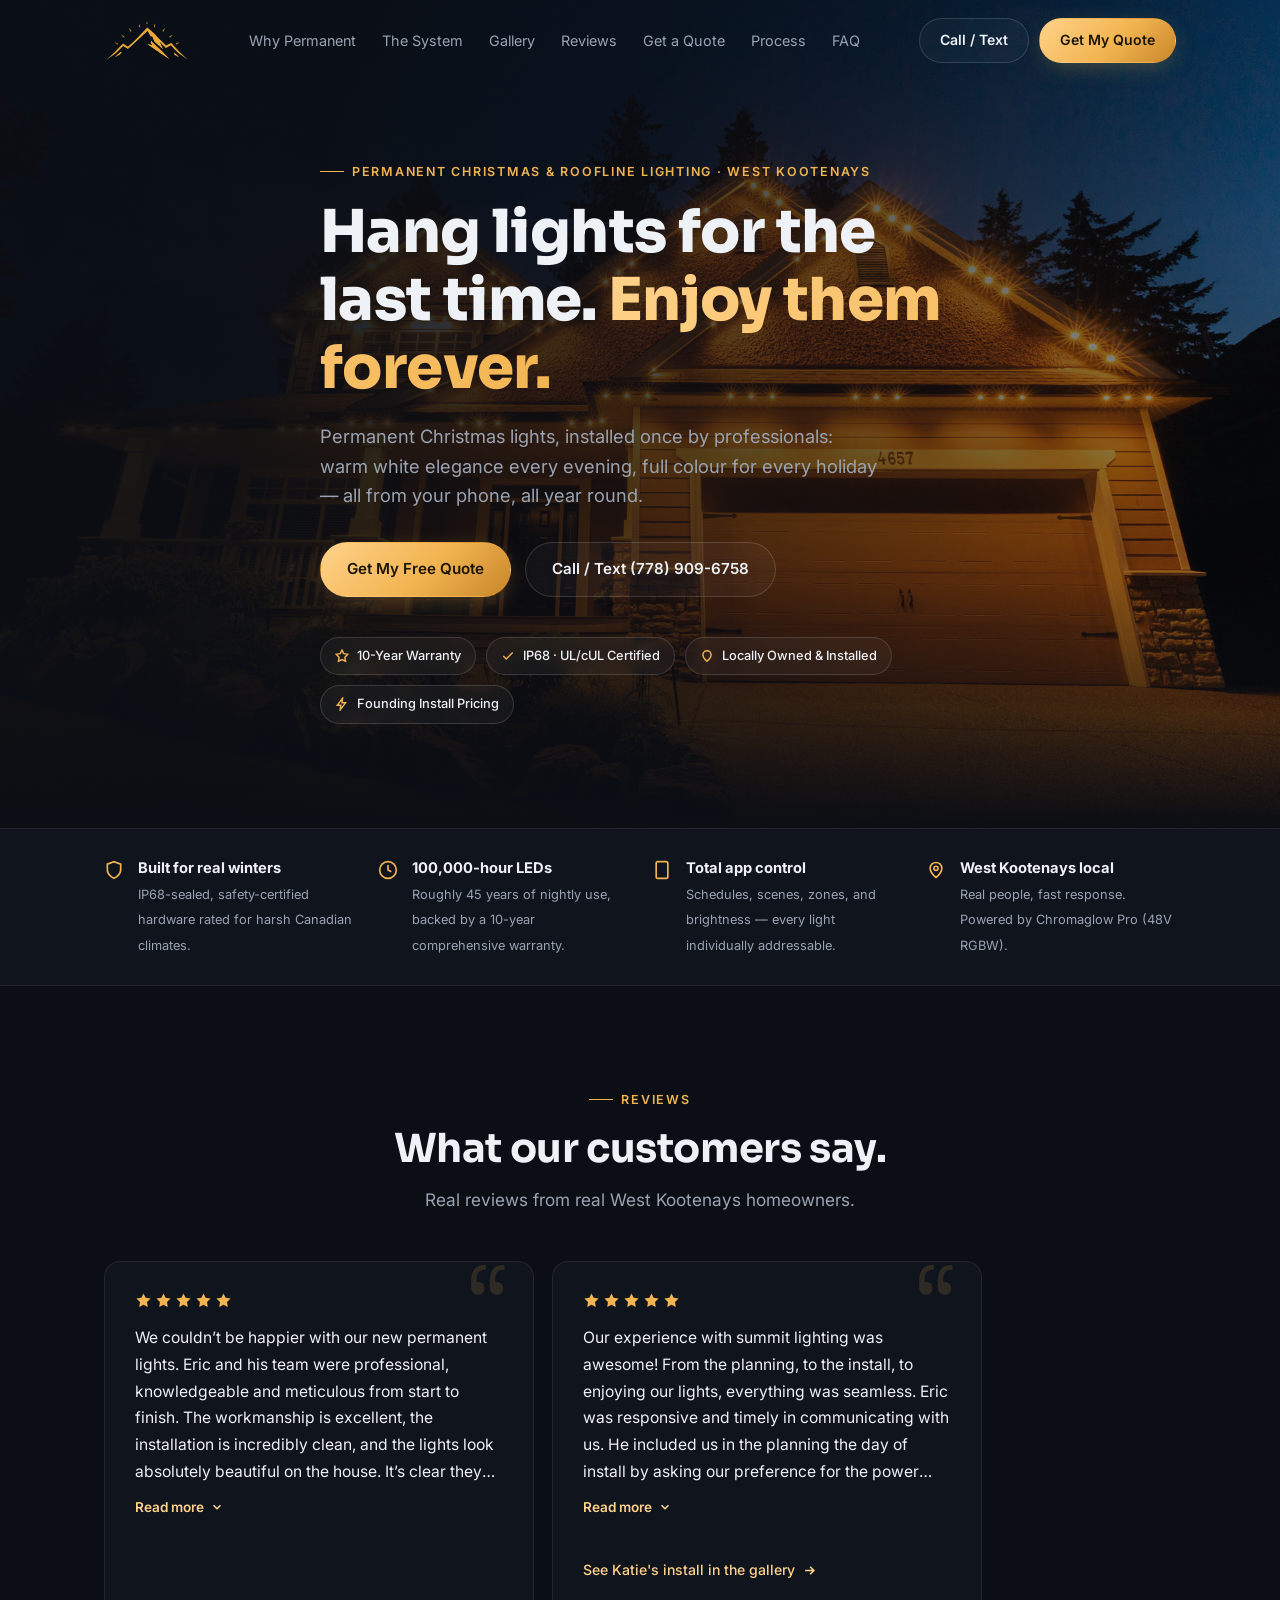
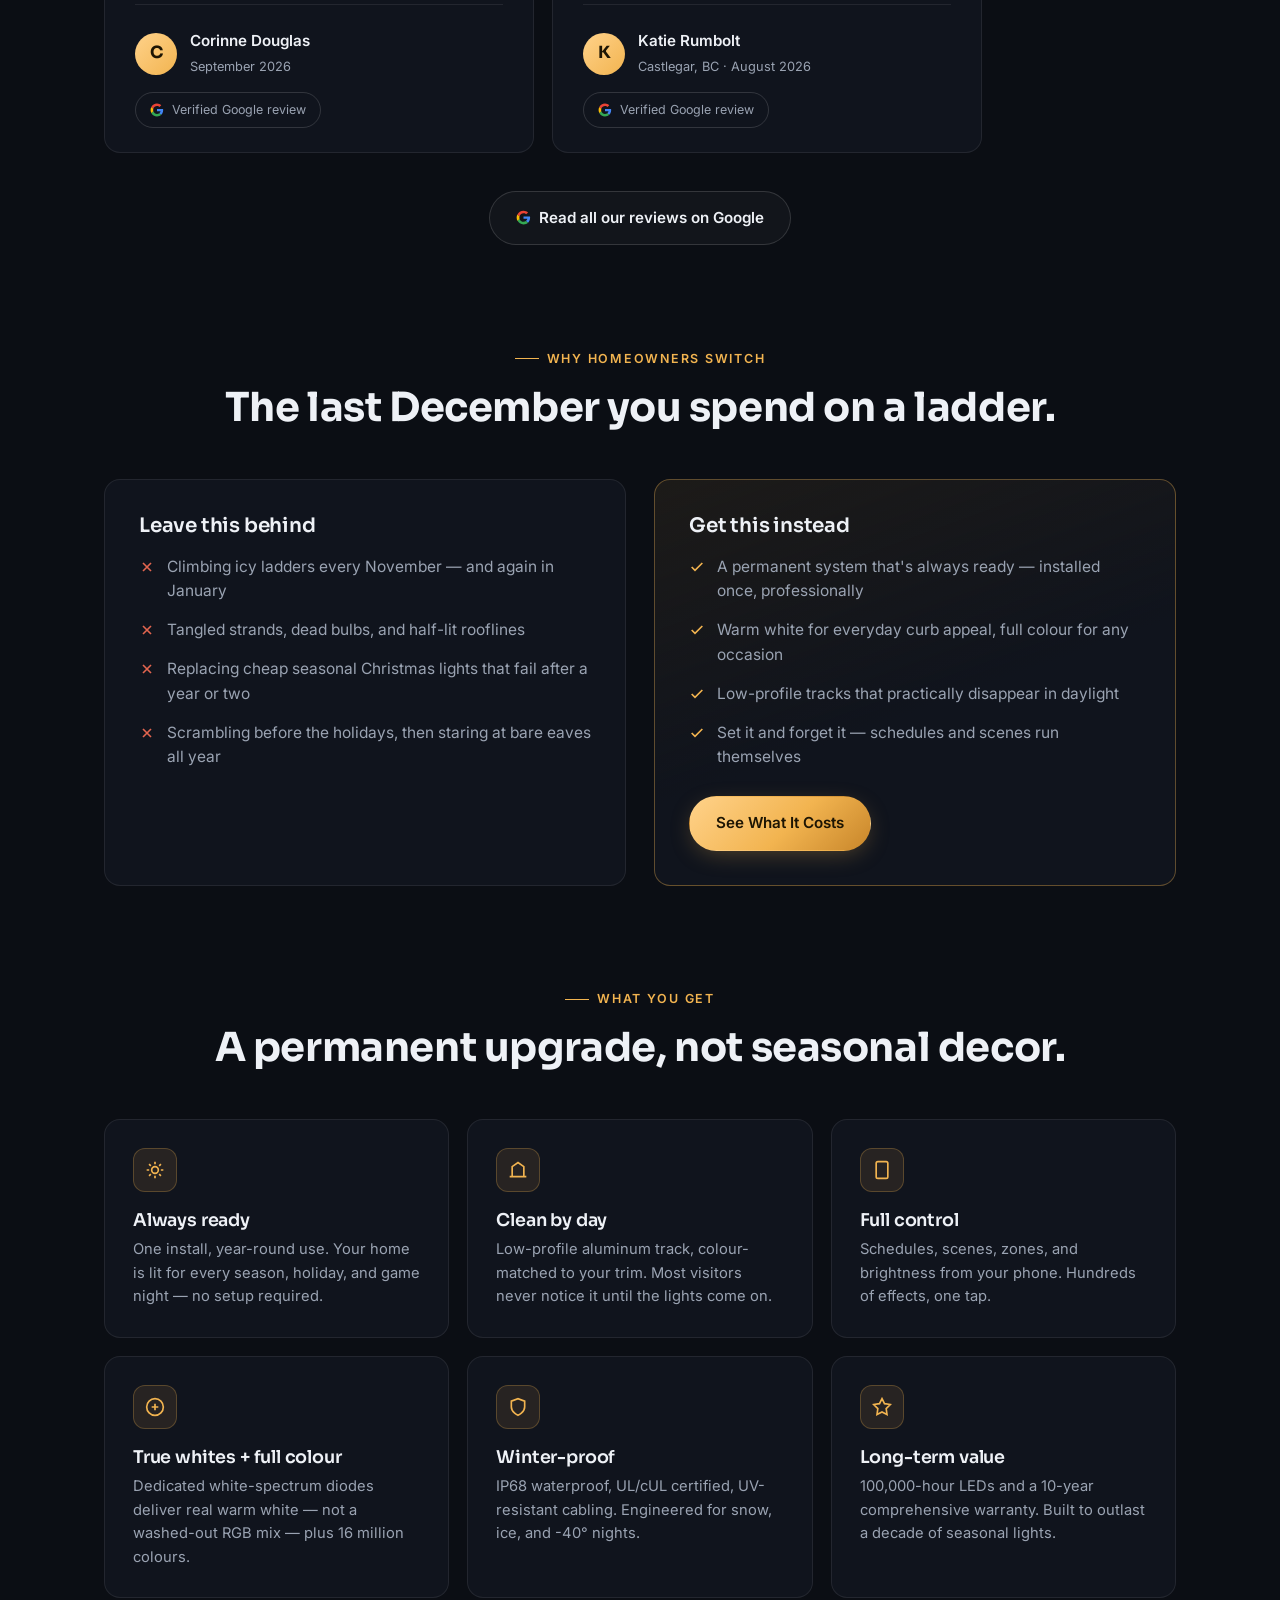
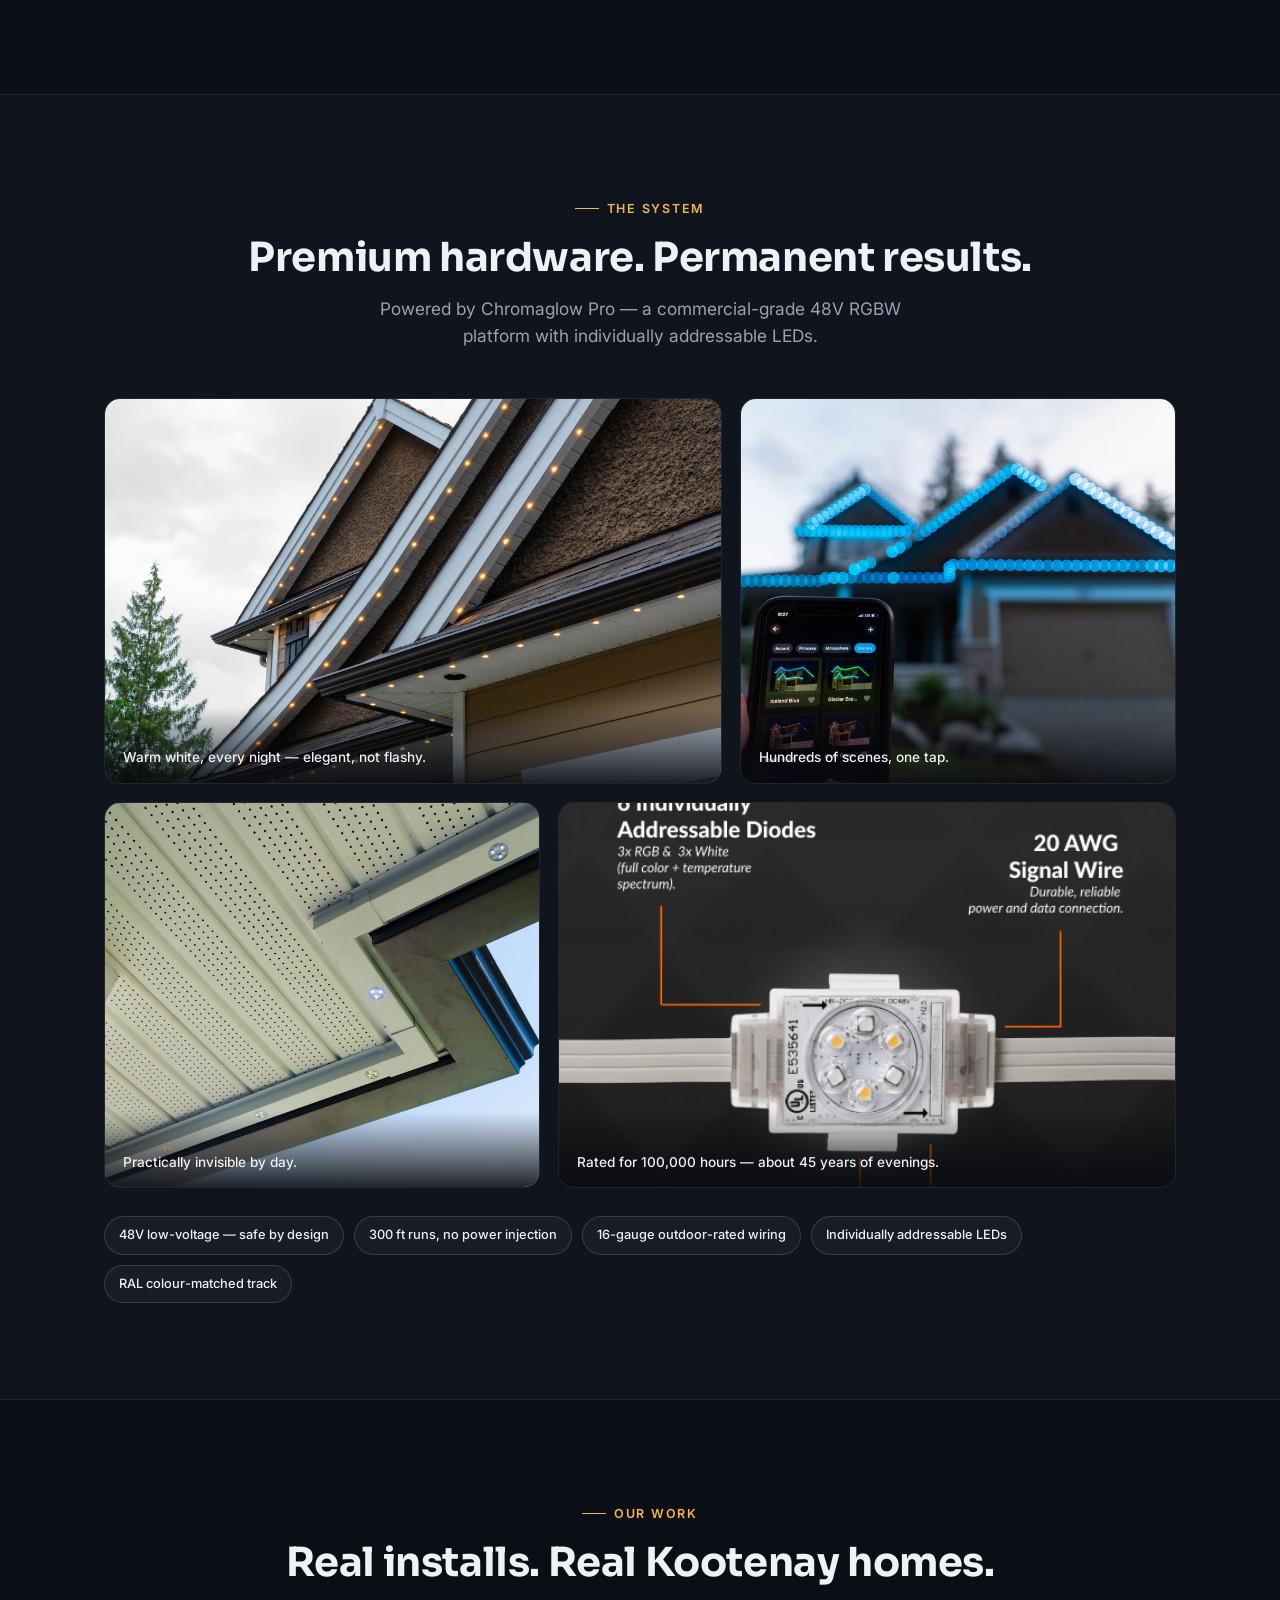
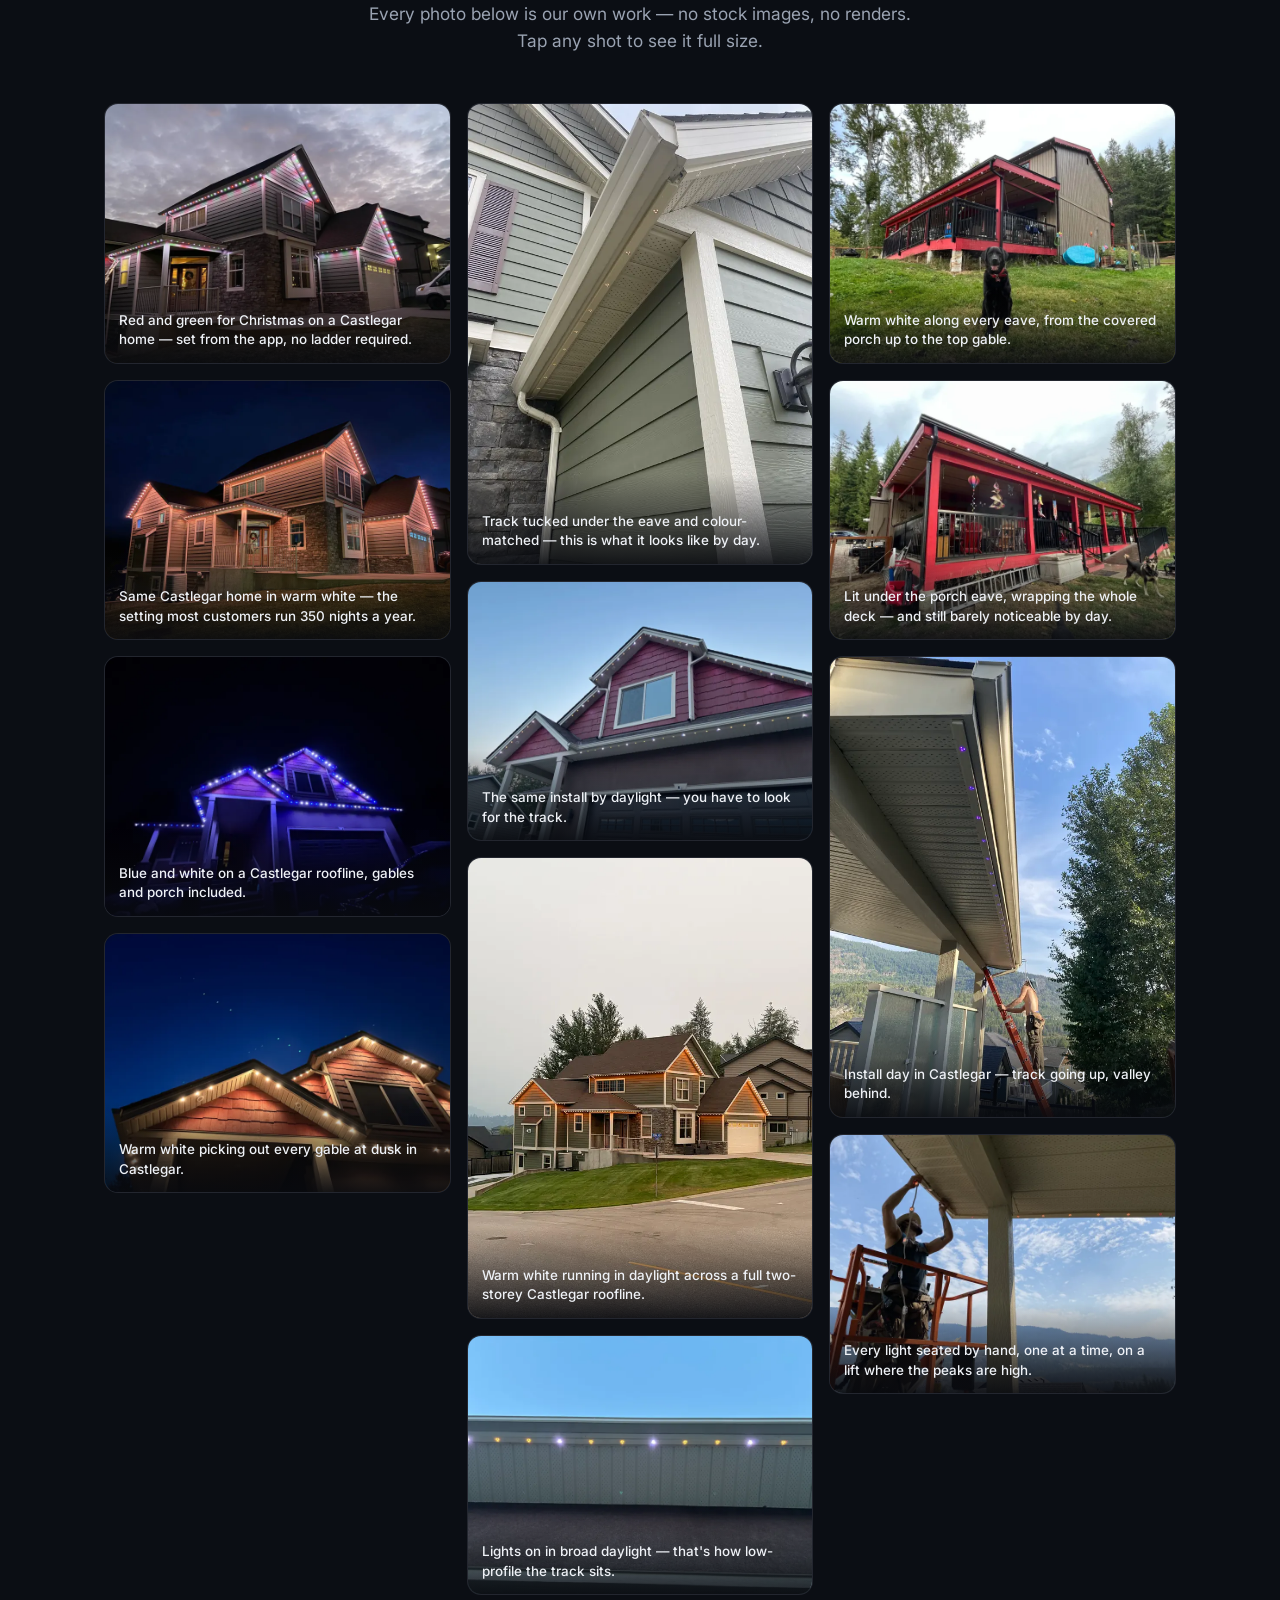
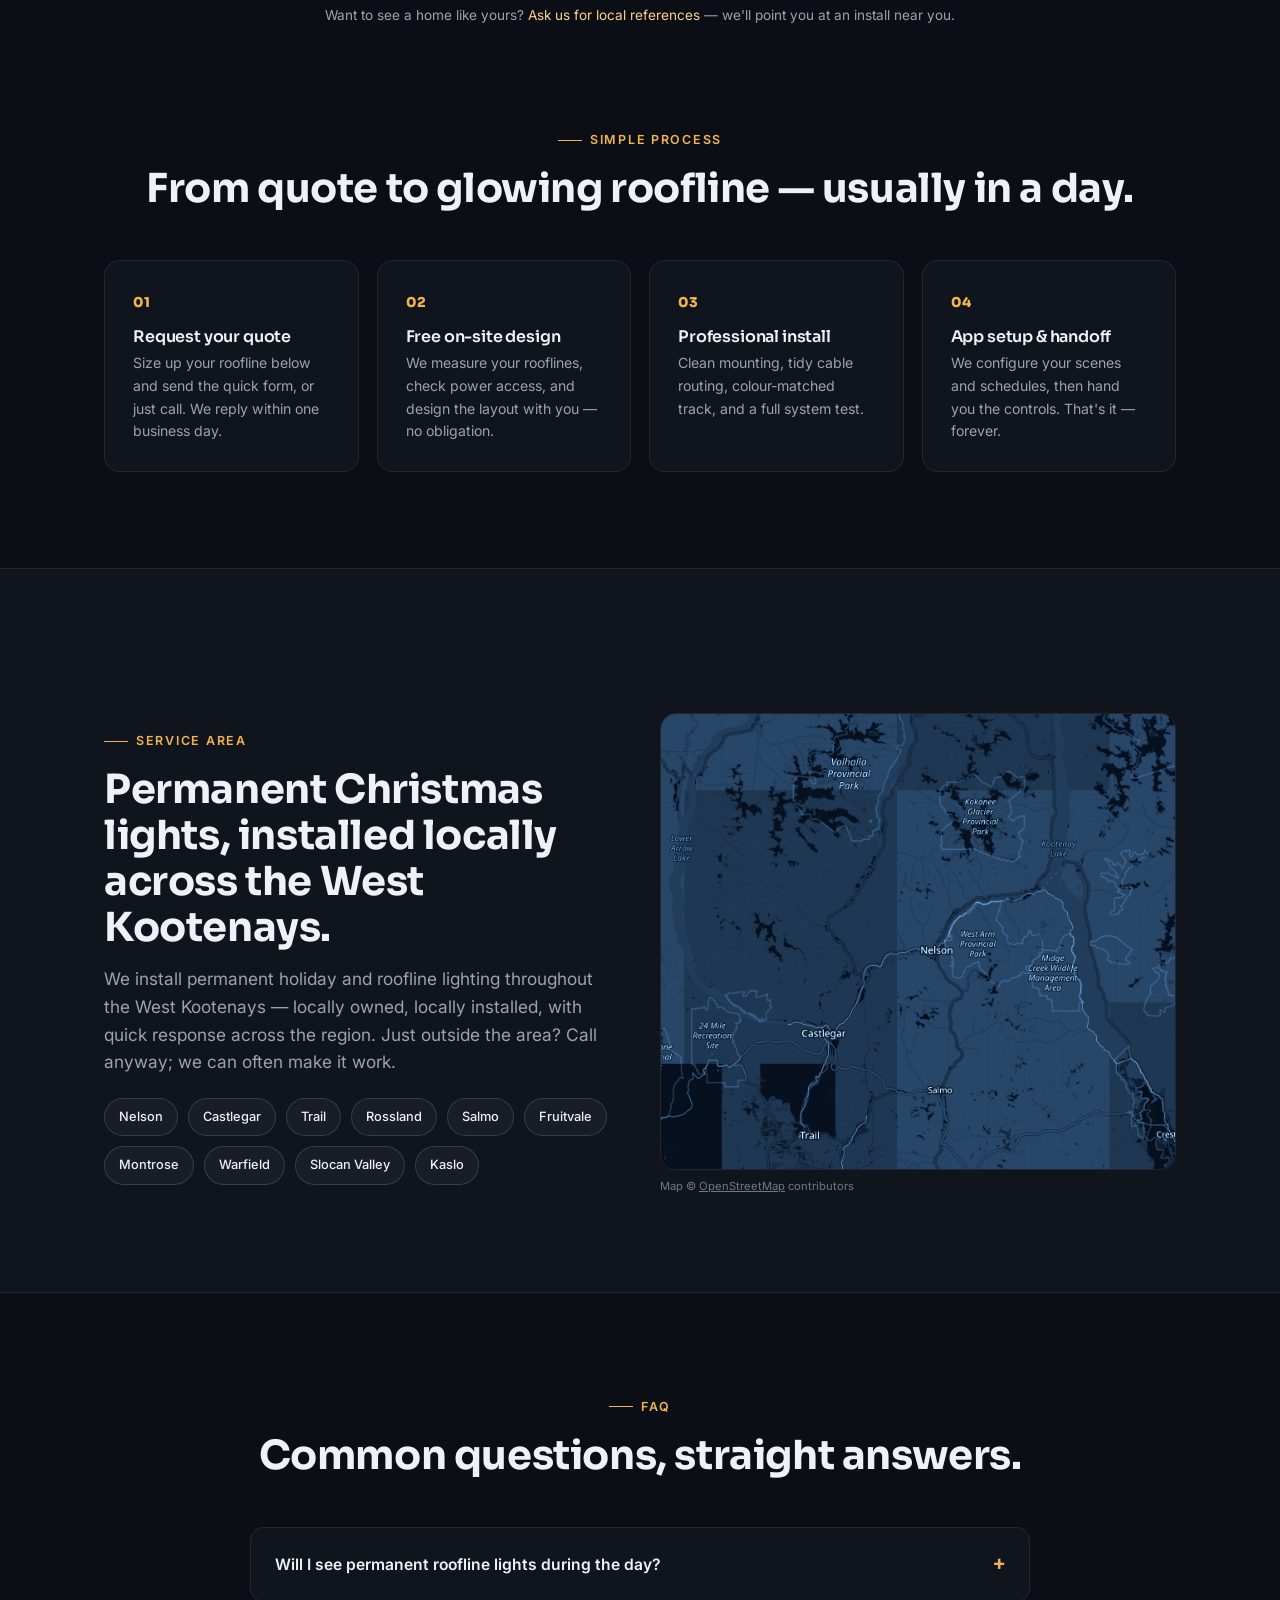
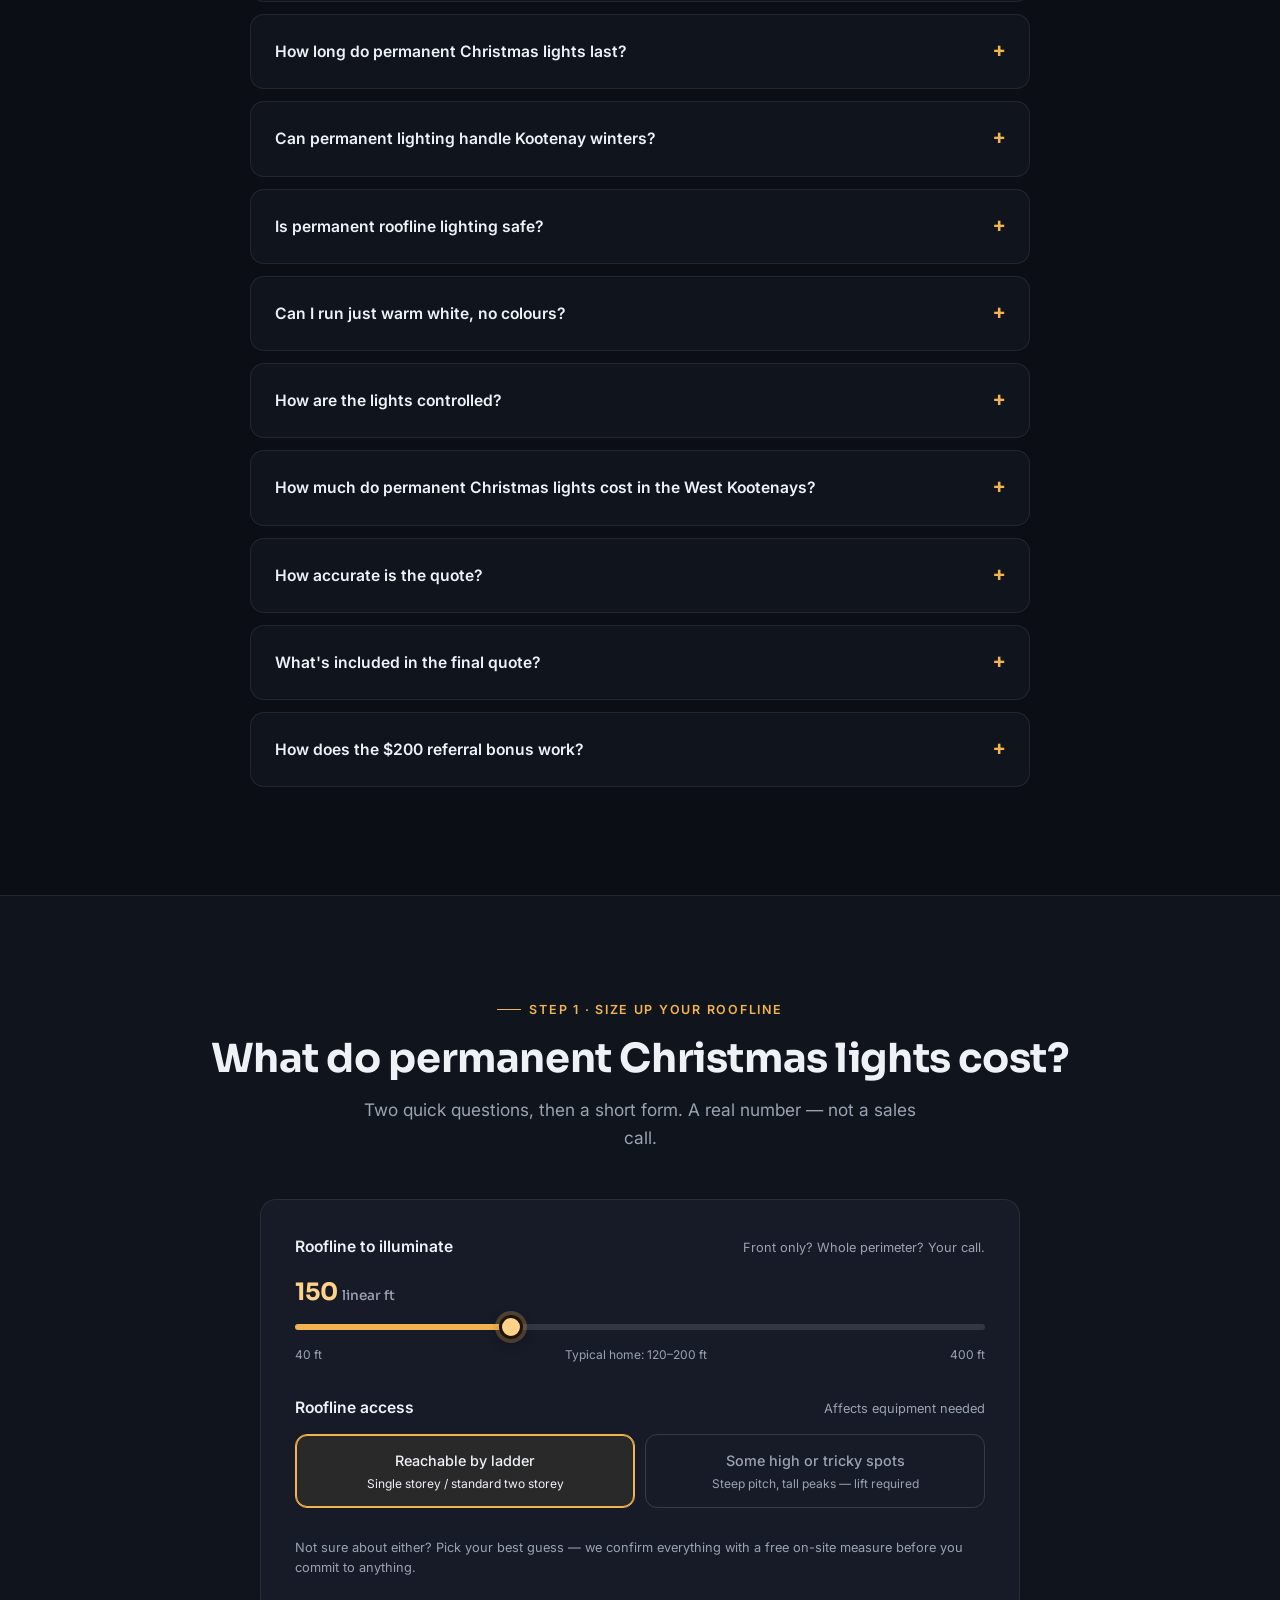
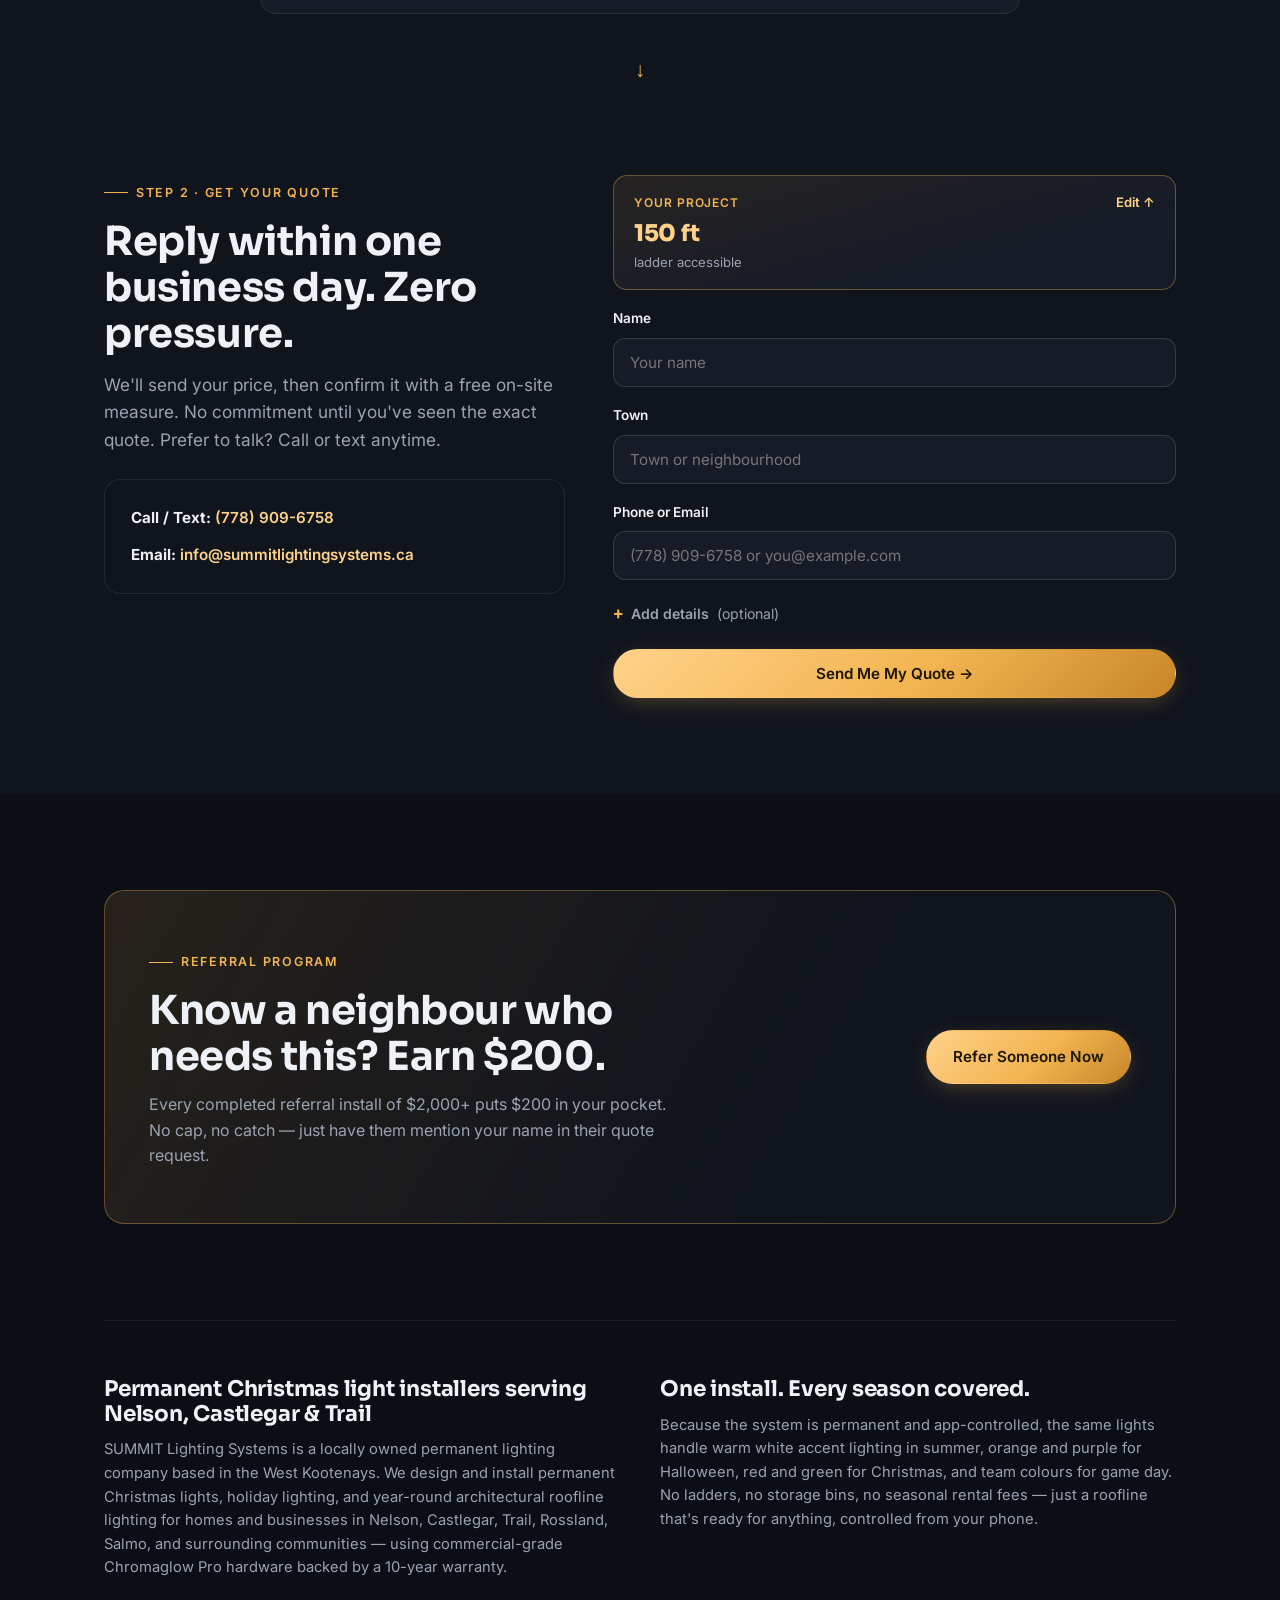
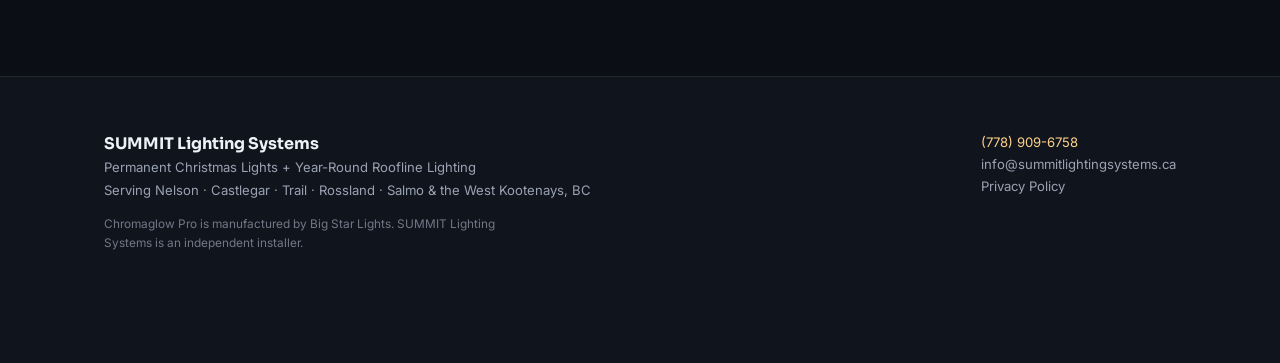
==== commit 9a4c0538: "Add red-trim roofline and covered porch photos to gallery Co-Authored-By: Claude Opus 5.5 (1M contex" ====
--- a/src/index.html
+++ b/src/index.html
@@ -1000,6 +1000,14 @@
             <span class="ig-cap">Lights on in broad daylight — that's how low-profile the track sits.</span>
           </button>
 
+          <button type="button" class="ig-item" data-full="Assets/gallery/red-trim-home-full-roofline-lighting-daytime.webp" data-cap="Warm white along every eave, from the covered porch up to the top gable.">
+            <img src="Assets/gallery/red-trim-home-full-roofline-lighting-daytime-thumb.webp" width="800" height="600" loading="lazy" decoding="async" alt="Warm white permanent lights running along the porch eaves and up the main gable of a red-trimmed West Kootenay home surrounded by tall trees" />
+            <span class="ig-cap">Warm white along every eave, from the covered porch up to the top gable.</span>
+          </button>
+          <button type="button" class="ig-item" data-full="Assets/gallery/covered-porch-eave-lighting-daytime.webp" data-cap="Lit under the porch eave, wrapping the whole deck — and still barely noticeable by day.">
+            <img src="Assets/gallery/covered-porch-eave-lighting-daytime-thumb.webp" width="800" height="600" loading="lazy" decoding="async" alt="Permanent LED lights mounted under the eave of a long covered red porch, lit during the day on a West Kootenay home" />
+            <span class="ig-cap">Lit under the porch eave, wrapping the whole deck — and still barely noticeable by day.</span>
+          </button>
           <button type="button" class="ig-item" data-full="Assets/gallery/summit-install-ladder-in-progress.webp" data-cap="Install day in Castlegar — track going up, valley behind.">
             <img src="Assets/gallery/summit-install-ladder-in-progress-thumb.webp" width="600" height="800" loading="lazy" decoding="async" alt="SUMMIT Lighting Systems installer mounting permanent light track from a ladder on a Castlegar BC home, Kootenay mountains behind" />
             <span class="ig-cap">Install day in Castlegar — track going up, valley behind.</span>
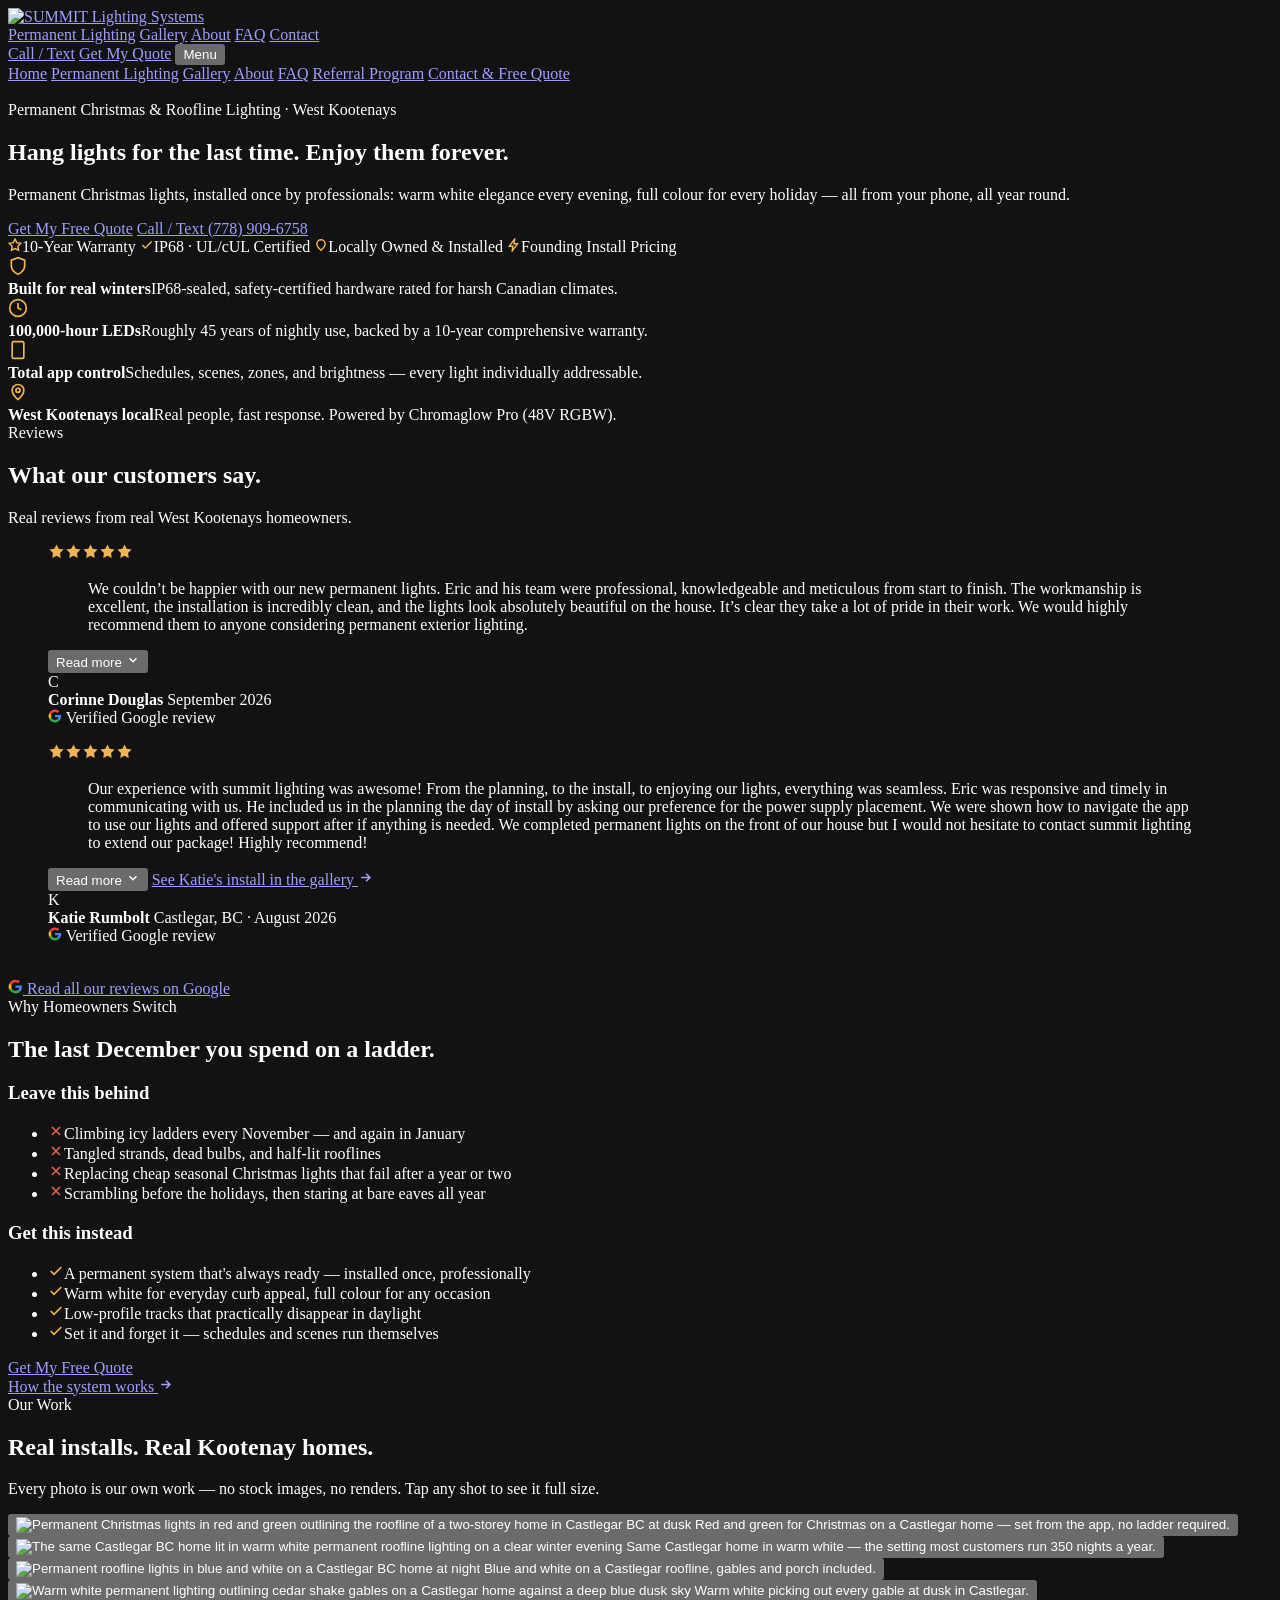
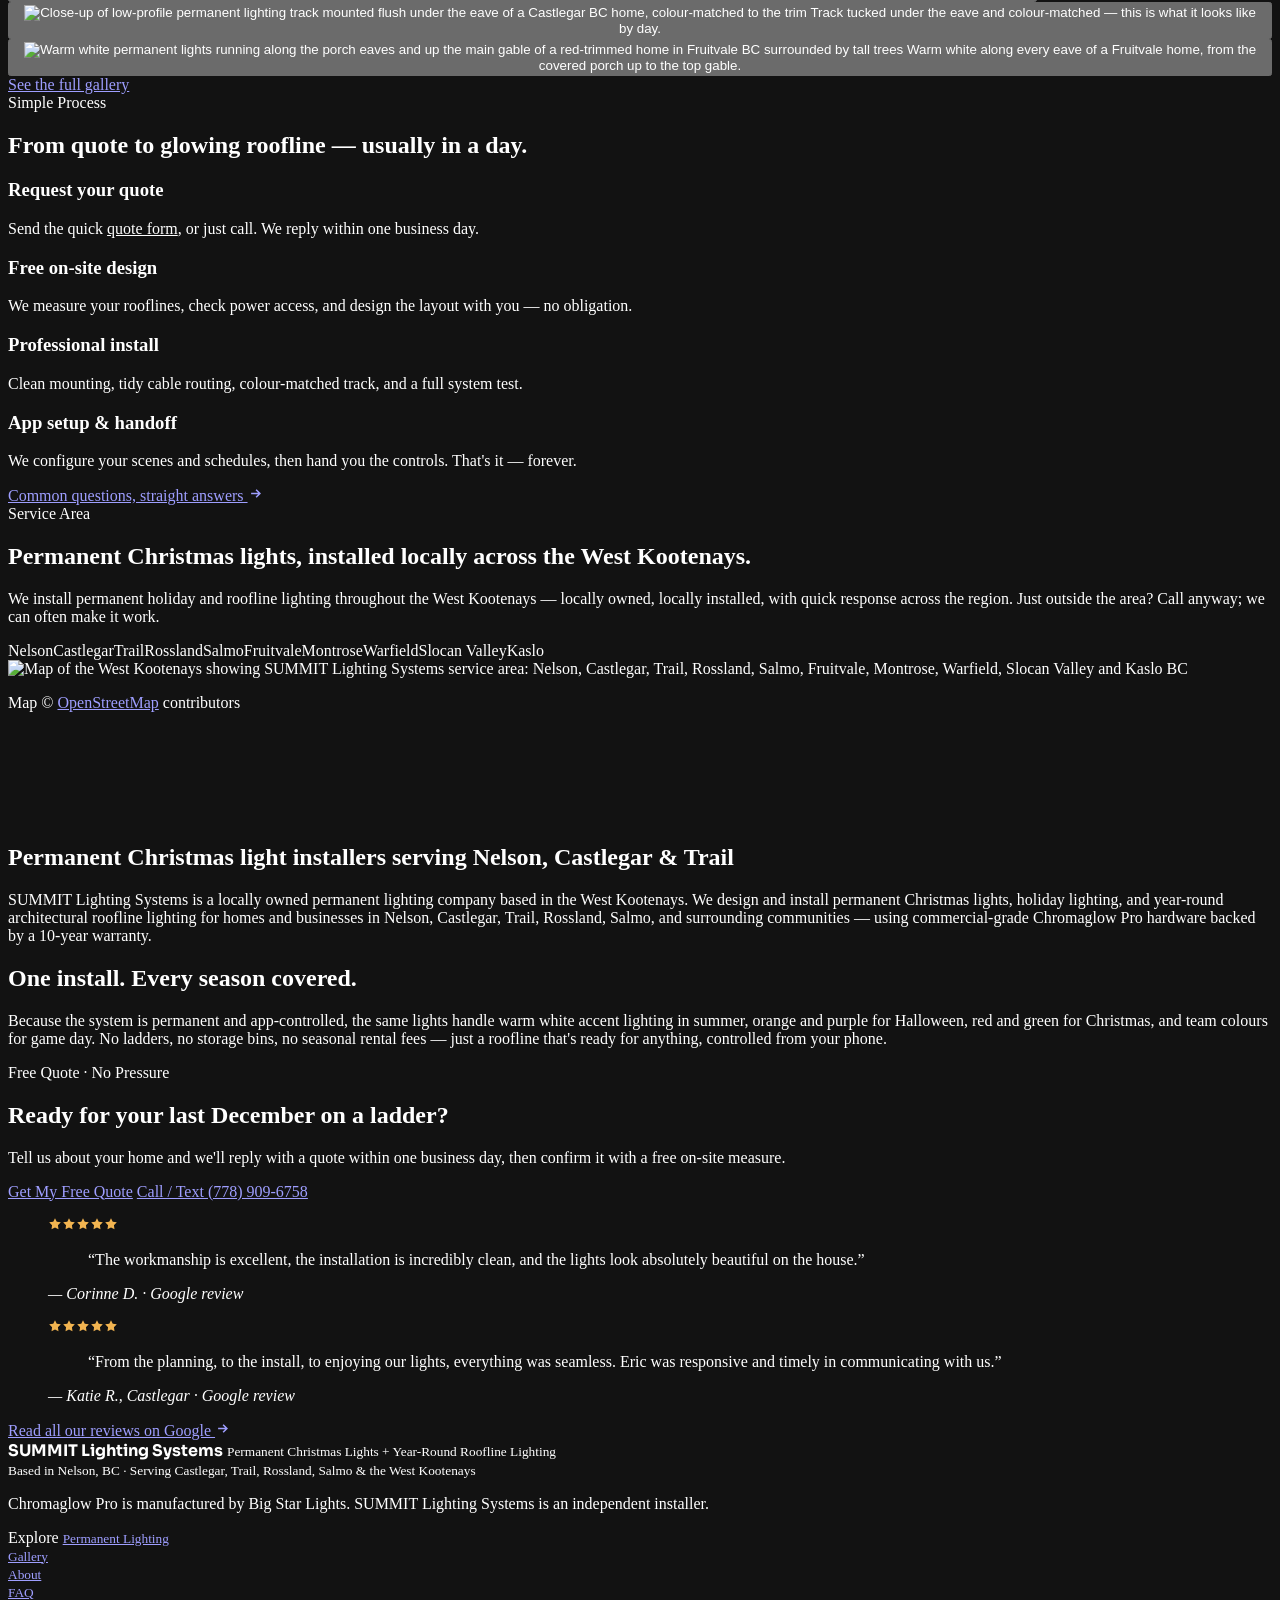
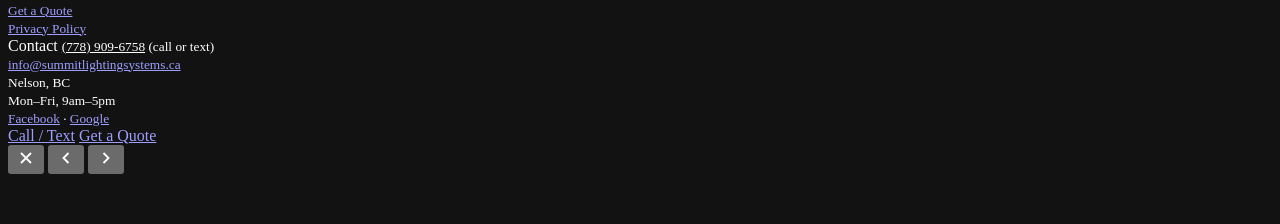
==== commit b30d3f9a: "Split the one-page site into a multi-page site Adds dedicated pages for Permanent Lighting, Gallery," ====
--- a/src/index.html
+++ b/src/index.html
@@ -3,6 +3,15 @@
 <head>
   <meta charset="UTF-8" />
   <meta name="viewport" content="width=device-width, initial-scale=1.0" />
+  <script>
+    (function(){
+      var moved = {'#estimate':'/quote/','#quote':'/quote/','#quote-form':'/quote/','#area':'/quote/',
+        '#referral':'/quote/#refer','#faq':'/faq/',
+        '#switch':'/permanent-lighting/','#benefits':'/permanent-lighting/','#system':'/permanent-lighting/'};
+      var to = moved[location.hash];
+      if (to) { var p = to.split('#'); location.replace(p[0] + location.search + (p[1] ? '#' + p[1] : '')); }
+    })();
+  </script>
   <title>Permanent Christmas Lights | Nelson, Castlegar &amp; Trail BC | SUMMIT</title>
   <meta name="description" content="Permanent Christmas lights &amp; year-round roofline lighting in the West Kootenays. App-controlled, 10-year warranty. Get a free custom quote." />
   <meta name="color-scheme" content="dark" />
@@ -19,13 +28,14 @@
   <meta property="og:image" content="https://summitlightingsystems.ca/Assets/hero/Chromaglow-Pro-Install-Shots-07206.jpg" />
   <meta name="twitter:card" content="summary_large_image" />
   <meta name="twitter:title" content="Permanent Christmas Lights &amp; Roofline Lighting | West Kootenays" />
-  <meta name="twitter:description" content="Install once, light every season. Free custom quotes across the West Kootenays." />
+  <meta name="twitter:description" content="Install once, light every season. Free custom quotes for permanent roofline lighting in Nelson, Castlegar, Trail &amp; beyond." />
   <meta name="twitter:image" content="https://summitlightingsystems.ca/Assets/hero/Chromaglow-Pro-Install-Shots-07206.jpg" />
-  <link rel="icon" href="Assets/logo.png" />
+  <link rel="icon" href="/Assets/logo.png" />
   <link rel="preconnect" href="https://fonts.googleapis.com" />
   <link rel="preconnect" href="https://fonts.gstatic.com" crossorigin />
-  <link href="https://fonts.googleapis.com/css2?family=Sora:wght@400;600;700;800&family=Inter:wght@400;500;600&display=swap" rel="stylesheet" />
-  <link rel="preload" as="image" href="Assets/hero/Chromaglow-Pro-Install-Shots-07206.jpg" />
+  <link href="https://fonts.googleapis.com/css2?family=Sora:wght@400;600;700;800&amp;family=Inter:wght@400;500;600&amp;display=swap" rel="stylesheet" />
+  <link rel="stylesheet" href="/Assets/site.css" />
+  <link rel="preload" as="image" href="/Assets/hero/Chromaglow-Pro-Install-Shots-07206.jpg" />
   <script type="application/ld+json">
   {
     "@context": "https://schema.org",
@@ -34,6 +44,7 @@
         "@type": "LocalBusiness",
         "@id": "https://summitlightingsystems.ca/#business",
         "name": "SUMMIT Lighting Systems",
+        "legalName": "Summit Lighting Systems Inc.",
         "description": "Permanent Christmas lights and year-round roofline lighting installation across the West Kootenays, BC.",
         "url": "https://summitlightingsystems.ca/",
         "telephone": "+1-778-909-6758",
@@ -41,608 +52,93 @@
         "image": "https://summitlightingsystems.ca/Assets/hero/Chromaglow-Pro-Install-Shots-07206.jpg",
         "logo": "https://summitlightingsystems.ca/Assets/logo.png",
         "priceRange": "$$",
-        "address": { "@type": "PostalAddress", "addressRegion": "BC", "addressCountry": "CA" },
-        "geo": { "@type": "GeoCoordinates", "latitude": 49.32, "longitude": -117.66 },
+        "address": {
+          "@type": "PostalAddress",
+          "addressLocality": "Nelson",
+          "addressRegion": "BC",
+          "addressCountry": "CA"
+        },
+        "geo": {
+          "@type": "GeoCoordinates",
+          "latitude": 49.32,
+          "longitude": -117.66
+        },
         "areaServed": [
-          {"@type":"City","name":"Nelson"},{"@type":"City","name":"Castlegar"},
-          {"@type":"City","name":"Trail"},{"@type":"City","name":"Rossland"},
-          {"@type":"City","name":"Salmo"},{"@type":"City","name":"Fruitvale"},
-          {"@type":"City","name":"Montrose"},{"@type":"City","name":"Warfield"},
-          {"@type":"City","name":"Slocan Valley"},{"@type":"City","name":"Kaslo"}
+          {
+            "@type": "City",
+            "name": "Nelson"
+          },
+          {
+            "@type": "City",
+            "name": "Castlegar"
+          },
+          {
+            "@type": "City",
+            "name": "Trail"
+          },
+          {
+            "@type": "City",
+            "name": "Rossland"
+          },
+          {
+            "@type": "City",
+            "name": "Salmo"
+          },
+          {
+            "@type": "City",
+            "name": "Fruitvale"
+          },
+          {
+            "@type": "City",
+            "name": "Montrose"
+          },
+          {
+            "@type": "City",
+            "name": "Warfield"
+          },
+          {
+            "@type": "City",
+            "name": "Slocan Valley"
+          },
+          {
+            "@type": "City",
+            "name": "Kaslo"
+          }
+        ],
+        "founder": {
+          "@type": "Person",
+          "name": "Eric Douglas"
+        },
+        "openingHoursSpecification": [
+          {
+            "@type": "OpeningHoursSpecification",
+            "dayOfWeek": [
+              "Monday",
+              "Tuesday",
+              "Wednesday",
+              "Thursday",
+              "Friday"
+            ],
+            "opens": "09:00",
+            "closes": "17:00"
+          }
+        ],
+        "sameAs": [
+          "https://www.facebook.com/profile.php?id=61591429754627"
         ]
       },
       {
-        "@type": "Service",
-        "@id": "https://summitlightingsystems.ca/#service",
-        "serviceType": "Permanent Christmas Lights & Roofline Lighting Installation",
-        "provider": { "@id": "https://summitlightingsystems.ca/#business" },
-        "areaServed": "West Kootenays, British Columbia",
-        "description": "Professional installation of permanent, app-controlled RGBW roofline lighting with a 10-year warranty. Warm white for every day, full colour for Christmas and holidays.",
-        "hasOfferCatalog": {
-          "@type": "OfferCatalog",
-          "name": "Permanent Lighting Installation",
-          "itemListElement": [{
-            "@type": "Offer",
-            "itemOffered": { "@type": "Service", "name": "Permanent roofline lighting install (free custom quote)" }
-          }]
+        "@type": "WebSite",
+        "@id": "https://summitlightingsystems.ca/#website",
+        "url": "https://summitlightingsystems.ca/",
+        "name": "SUMMIT Lighting Systems",
+        "publisher": {
+          "@id": "https://summitlightingsystems.ca/#business"
         }
-      },
-      {
-        "@type": "FAQPage",
-        "@id": "https://summitlightingsystems.ca/#faq",
-        "mainEntity": [
-          {
-            "@type": "Question",
-            "name": "Will I see permanent roofline lights during the day?",
-            "acceptedAnswer": { "@type": "Answer", "text": "Barely. The extruded aluminum track sits low-profile against your roofline and can be custom colour-matched to your trim using RAL paint codes. Multiple track styles suit different mounting scenarios." }
-          },
-          {
-            "@type": "Question",
-            "name": "How long do permanent Christmas lights last?",
-            "acceptedAnswer": { "@type": "Answer", "text": "The LEDs are rated for 100,000 hours — roughly 45 years at 6 hours of nightly use — and the whole system is backed by a 10-year comprehensive warranty on parts and workmanship." }
-          },
-          {
-            "@type": "Question",
-            "name": "Can permanent lighting handle Kootenay winters?",
-            "acceptedAnswer": { "@type": "Answer", "text": "That's exactly what it's built for. The system carries an IP68 waterproof rating and UL/cUL certification, with UV-resistant cables rated for 20+ years of outdoor exposure." }
-          },
-          {
-            "@type": "Question",
-            "name": "Is permanent roofline lighting safe?",
-            "acceptedAnswer": { "@type": "Answer", "text": "Yes. It runs on a 48V low-voltage system — far safer than line voltage — with built-in reverse polarity protection, so even a wiring mistake can't damage the system." }
-          },
-          {
-            "@type": "Question",
-            "name": "Can I run just warm white, no colours?",
-            "acceptedAnswer": { "@type": "Answer", "text": "Absolutely. Each light has three dedicated white-spectrum diodes separate from the RGB diodes, so you get true, high-quality warm white — not a simulated mix. Many customers run warm white 350 nights a year." }
-          },
-          {
-            "@type": "Question",
-            "name": "How are the lights controlled?",
-            "acceptedAnswer": { "@type": "Answer", "text": "Through a smartphone app via Wi-Fi or Bluetooth. Every light is individually addressable — create custom effects, schedule scenes, and control zones independently. Runs up to 300 feet need no extra equipment." }
-          },
-          {
-            "@type": "Question",
-            "name": "How much do permanent Christmas lights cost in the West Kootenays?",
-            "acceptedAnswer": { "@type": "Answer", "text": "Most homes fall between $4,000 and $11,000 installed, depending on roofline length and access. Tell us your roofline length on this page and we'll send a quote specific to your home, then confirm it with a free on-site measure." }
-          },
-          {
-            "@type": "Question",
-            "name": "What's included in the final quote?",
-            "acceptedAnswer": { "@type": "Answer", "text": "A custom-measured layout for your home, total cost, estimated timeline, and full warranty details. No surprises, no pressure." }
-          },
-          {
-            "@type": "Question",
-            "name": "How does the $200 referral bonus work?",
-            "acceptedAnswer": { "@type": "Answer", "text": "Refer a neighbour, friend, or family member who books an install of $2,000 or more, and we'll send you $200 once their install is complete. No cap — refer as many people as you like. Just have them mention your name." }
-          }
-        ]
       }
     ]
   }
   </script>
-  <style>
-    :root{
-      --bg:#0b0e14;
-      --bg-2:#10141d;
-      --bg-3:#161b27;
-      --line:rgba(255,255,255,.08);
-      --line-2:rgba(255,255,255,.14);
-      --text:#eef1f6;
-      --muted:#9aa3b2;
-      --amber:#f2b450;
-      --amber-2:#ffd28a;
-      --amber-deep:#c8862a;
-      --glow:rgba(242,180,80,.35);
-      --radius:16px;
-      --shell:1120px;
-    }
-    *{margin:0;padding:0;box-sizing:border-box}
-    html{scroll-behavior:smooth}
-    body{
-      background:var(--bg);
-      color:var(--text);
-      font-family:'Inter',system-ui,-apple-system,sans-serif;
-      font-size:16px;line-height:1.6;
-      -webkit-font-smoothing:antialiased;
-      overflow-x:hidden;
-    }
-    h1,h2,h3{font-family:'Sora',sans-serif;line-height:1.15;letter-spacing:-.01em}
-    h1{font-size:clamp(2.2rem,5.4vw,3.7rem);font-weight:800}
-    h2{font-size:clamp(1.7rem,3.6vw,2.5rem);font-weight:700}
-    h3{font-size:1.1rem;font-weight:600}
-    p{color:var(--muted)}
-    a{color:inherit;text-decoration:none}
-    img{display:block;max-width:100%}
-    .shell{max-width:var(--shell);margin:0 auto;padding:0 24px}
-    section{padding:96px 0}
-    .eyebrow{
-      display:inline-flex;align-items:center;gap:8px;
-      font-size:.78rem;font-weight:600;letter-spacing:.14em;text-transform:uppercase;
-      color:var(--amber);margin-bottom:16px;
-    }
-    .eyebrow::before{content:"";width:24px;height:1px;background:var(--amber)}
-    .lead{font-size:1.08rem;max-width:560px}
-
-    /* ---------- buttons ---------- */
-    .btn{
-      display:inline-flex;align-items:center;justify-content:center;gap:8px;
-      padding:14px 26px;border-radius:999px;font-weight:600;font-size:.95rem;
-      border:1px solid transparent;cursor:pointer;transition:.2s;white-space:nowrap;
-      font-family:'Inter',sans-serif;
-    }
-    .btn.primary{
-      background:linear-gradient(135deg,var(--amber-2),var(--amber) 55%,var(--amber-deep));
-      color:#1d1503;box-shadow:0 6px 24px -6px var(--glow);
-    }
-    .btn.primary:hover{transform:translateY(-2px);box-shadow:0 10px 30px -6px var(--glow)}
-    .btn.ghost{border-color:var(--line-2);color:var(--text);background:rgba(255,255,255,.03)}
-    .btn.ghost:hover{border-color:var(--amber);color:var(--amber-2)}
-
-    /* ---------- nav ---------- */
-    header{
-      position:fixed;inset:0 0 auto 0;z-index:50;
-      transition:.3s;padding:18px 0;
-    }
-    header.scrolled{
-      background:rgba(11,14,20,.85);backdrop-filter:blur(14px);
-      border-bottom:1px solid var(--line);padding:12px 0;
-    }
-    .nav{display:flex;align-items:center;justify-content:space-between;gap:16px}
-    .brand{display:flex;align-items:center}
-    .brand img{height:44px;width:auto;display:block}
-    .nav-links{display:flex;gap:26px;font-size:.9rem;color:var(--muted)}
-    @media(max-width:1180px){.nav-links{gap:17px;font-size:.85rem}}
-    .nav-links a{transition:.2s}
-    .nav-links a:hover{color:var(--amber-2)}
-    .nav-cta{display:flex;gap:10px;align-items:center}
-    .nav-cta .btn{padding:10px 20px;font-size:.88rem}
-    .menu-btn{display:none;background:none;border:1px solid var(--line-2);border-radius:10px;color:var(--text);padding:8px 12px;font-size:.85rem;cursor:pointer}
-    .mobile-menu{display:none}
-    @media(max-width:920px){
-      .nav-links,.nav-cta .ghost{display:none}
-      .menu-btn{display:block}
-      .mobile-menu.open{
-        display:flex;flex-direction:column;gap:4px;
-        position:fixed;top:64px;left:16px;right:16px;z-index:49;
-        background:var(--bg-2);border:1px solid var(--line-2);border-radius:16px;
-        padding:14px;box-shadow:0 20px 60px rgba(0,0,0,.5);
-      }
-      .mobile-menu a{padding:10px 12px;border-radius:10px;font-size:.95rem;color:var(--text)}
-      .mobile-menu a:hover{background:rgba(255,255,255,.05)}
-    }
-
-    /* ---------- hero ---------- */
-    .hero{
-      position:relative;min-height:92vh;display:flex;align-items:center;
-      padding:140px 0 90px;overflow:hidden;
-    }
-    .hero-bg{position:absolute;inset:0;z-index:-2}
-    .hero-bg img{
-      position:absolute;inset:0;width:100%;height:100%;object-fit:cover;
-      opacity:0;transition:opacity 1.8s ease;transform:scale(1.04);
-    }
-    .hero-bg img.active{opacity:1}
-    .hero::after{
-      content:"";position:absolute;inset:0;z-index:-1;
-      background:linear-gradient(100deg,rgba(11,14,20,.94) 22%,rgba(11,14,20,.72) 52%,rgba(11,14,20,.35) 100%),
-                 linear-gradient(0deg,var(--bg) 0%,transparent 30%);
-    }
-    .hero-content{max-width:640px}
-    .hero .lead{margin:20px 0 32px;font-size:1.15rem}
-    .hero-ctas{display:flex;gap:14px;flex-wrap:wrap;margin-bottom:40px}
-    .hero h1 .accent{
-      background:linear-gradient(120deg,var(--amber-2),var(--amber));
-      -webkit-background-clip:text;background-clip:text;color:transparent;
-    }
-    .trust-row{display:flex;flex-wrap:wrap;gap:10px}
-    .chip{
-      display:inline-flex;align-items:center;gap:8px;
-      font-size:.8rem;font-weight:500;color:var(--text);
-      border:1px solid var(--line-2);background:rgba(255,255,255,.04);
-      backdrop-filter:blur(6px);border-radius:999px;padding:8px 14px;
-    }
-    .chip svg{flex:none}
-
-    /* ---------- trust bar ---------- */
-    .trustbar{border-block:1px solid var(--line);background:var(--bg-2);padding:28px 0}
-    .trustbar .shell{display:grid;grid-template-columns:repeat(4,1fr);gap:24px}
-    .trust-item{display:flex;gap:14px;align-items:flex-start}
-    .trust-item svg{flex:none;margin-top:3px}
-    .trust-item strong{display:block;font-size:.92rem}
-    .trust-item span{font-size:.8rem;color:var(--muted)}
-    @media(max-width:920px){.trustbar .shell{grid-template-columns:1fr 1fr}}
-    @media(max-width:520px){.trustbar .shell{grid-template-columns:1fr}}
-
-    /* ---------- switch ---------- */
-    .switch-grid{display:grid;grid-template-columns:1fr 1fr;gap:28px;margin-top:48px}
-    @media(max-width:860px){.switch-grid{grid-template-columns:1fr}}
-    .panel{
-      border:1px solid var(--line);border-radius:var(--radius);
-      background:var(--bg-2);padding:34px;
-    }
-    .panel.glow{
-      border-color:rgba(242,180,80,.35);
-      background:linear-gradient(160deg,rgba(242,180,80,.08),var(--bg-2) 55%);
-    }
-    .panel h3{font-size:1.25rem;margin-bottom:18px}
-    .check-list{list-style:none;display:grid;gap:14px}
-    .check-list li{display:flex;gap:12px;align-items:flex-start;color:var(--muted);font-size:.97rem}
-    .check-list svg{flex:none;margin-top:4px}
-    .panel .btn{margin-top:26px}
-
-    /* ---------- benefits ---------- */
-    .cards{display:grid;grid-template-columns:repeat(3,1fr);gap:18px;margin-top:48px}
-    @media(max-width:920px){.cards{grid-template-columns:1fr 1fr}}
-    @media(max-width:560px){.cards{grid-template-columns:1fr}}
-    .card{
-      border:1px solid var(--line);border-radius:var(--radius);
-      background:var(--bg-2);padding:28px;transition:.25s;
-    }
-    .card:hover{border-color:rgba(242,180,80,.4);transform:translateY(-3px)}
-    .card .icon{
-      width:44px;height:44px;border-radius:12px;display:flex;align-items:center;justify-content:center;
-      background:rgba(242,180,80,.1);border:1px solid rgba(242,180,80,.25);margin-bottom:18px;
-    }
-    .card h3{margin-bottom:8px}
-    .card p{font-size:.92rem}
-
-    /* ---------- system ---------- */
-    .gallery{display:grid;grid-template-columns:repeat(12,1fr);gap:18px;margin-top:48px}
-    .shot{
-      position:relative;border-radius:var(--radius);overflow:hidden;
-      border:1px solid var(--line);
-    }
-    .shot img{width:100%;height:100%;object-fit:cover;transition:transform .5s}
-    .shot:hover img{transform:scale(1.04)}
-    .shot figcaption{
-      position:absolute;inset:auto 0 0 0;padding:40px 18px 14px;
-      background:linear-gradient(transparent,rgba(8,10,15,.88));
-      font-size:.85rem;font-weight:500;color:var(--text);
-    }
-    .shot.wide{grid-column:span 7;aspect-ratio:16/10}
-    .shot.tall{grid-column:span 5;aspect-ratio:auto}
-    @media(max-width:760px){.shot.wide,.shot.tall{grid-column:span 12;aspect-ratio:16/10}}
-    .specs{display:flex;flex-wrap:wrap;gap:10px;margin-top:28px}
-
-    /* ---------- reviews ----------
-       Horizontal scroll rail. Add a review by copying a .review-card block --
-       the rail, arrows and edge fades adapt to any number of cards. */
-    .reviews-rail-wrap{position:relative;margin:44px -24px 0}
-    .reviews-rail{
-      display:flex;gap:18px;align-items:stretch;
-      overflow-x:auto;overscroll-behavior-x:contain;
-      scroll-snap-type:x mandatory;scroll-padding:0 24px;
-      padding:4px 24px;
-      scrollbar-width:none;-ms-overflow-style:none;
-    }
-    .reviews-rail::-webkit-scrollbar{display:none}
-    .reviews-rail:focus-visible{outline:2px solid var(--amber);outline-offset:4px;border-radius:var(--radius)}
-    /* Edge fades -- JS toggles .at-start / .at-end when the rail can scroll. */
-    .reviews-rail-wrap::before,
-    .reviews-rail-wrap::after{
-      content:"";position:absolute;top:0;bottom:0;width:56px;z-index:2;
-      pointer-events:none;opacity:0;transition:opacity .25s ease;
-    }
-    .reviews-rail-wrap::before{left:0;background:linear-gradient(90deg,var(--bg),transparent)}
-    .reviews-rail-wrap::after{right:0;background:linear-gradient(270deg,var(--bg),transparent)}
-    .reviews-rail-wrap.can-left::before{opacity:1}
-    .reviews-rail-wrap.can-right::after{opacity:1}
-    .rail-nav{
-      position:absolute;top:50%;transform:translateY(-50%);z-index:3;
-      width:42px;height:42px;border-radius:50%;display:grid;place-items:center;
-      border:1px solid var(--line-2);background:rgba(16,20,29,.92);backdrop-filter:blur(6px);
-      color:var(--text);cursor:pointer;transition:.2s;
-    }
-    .rail-nav:hover{border-color:var(--amber);color:var(--amber-2)}
-    .rail-nav[hidden]{display:none}
-    .rail-nav.prev{left:-4px}
-    .rail-nav.next{right:-4px}
-    @media(max-width:900px){.rail-nav{display:none}}
-
-    .review-card{
-      flex:0 0 min(430px,84vw);scroll-snap-align:start;
-      display:flex;flex-direction:column;
-      border:1px solid var(--line);border-radius:var(--radius);
-      background:var(--bg-2);padding:30px 30px 24px;position:relative;overflow:hidden;
-    }
-    .review-card::before{
-      content:"\201C";position:absolute;top:-6px;right:24px;
-      font-family:'Sora',sans-serif;font-size:6rem;line-height:1;
-      color:rgba(242,180,80,.14);pointer-events:none;
-    }
-    .review-stars{display:flex;gap:3px;margin-bottom:16px}
-    .review-text{color:var(--text);font-size:.98rem;line-height:1.7;position:relative}
-    /* Collapsed by default so the section stays short; .expanded shows it all. */
-    .review-card:not(.expanded) .review-text{
-      display:-webkit-box;-webkit-box-orient:vertical;-webkit-line-clamp:6;
-      overflow:hidden;
-    }
-    .review-more{
-      align-self:flex-start;margin-top:14px;
-      display:inline-flex;align-items:center;gap:6px;
-      background:none;border:0;padding:0;cursor:pointer;
-      font-family:'Inter',sans-serif;font-size:.85rem;font-weight:600;
-      color:var(--amber-2);transition:.2s;
-    }
-    .review-more:hover{color:var(--amber)}
-    /* Keeps a gap above the footer rule once an expanded card fills its height
-       and .review-foot's auto top margin collapses to zero. */
-    .review-more,.review-tie{margin-bottom:22px}
-    .review-more svg{transition:transform .25s ease}
-    .review-card.expanded .review-more svg{transform:rotate(180deg)}
-    /* margin-top:auto pins the footer to the card base so equal-height
-       cards in the rail keep their name rows on one line. */
-    .review-foot{
-      display:flex;align-items:center;gap:13px;flex-wrap:wrap;
-      margin-top:auto;padding-top:24px;border-top:1px solid var(--line);
-    }
-    .review-avatar{
-      width:42px;height:42px;border-radius:50%;flex:none;display:grid;place-items:center;
-      font-family:'Sora',sans-serif;font-weight:700;font-size:1.05rem;color:#1d1503;
-      background:linear-gradient(135deg,var(--amber-2),var(--amber));
-    }
-    .review-who strong{display:block;font-size:.95rem;font-weight:600}
-    .review-who span{font-size:.8rem;color:var(--muted)}
-    .review-source{
-      display:inline-flex;align-items:center;gap:8px;
-      font-size:.78rem;color:var(--muted);
-      border:1px solid var(--line-2);border-radius:999px;padding:7px 14px;
-    }
-    .review-tie{
-      display:inline-flex;align-items:center;gap:7px;margin-top:22px;
-      font-size:.88rem;font-weight:500;color:var(--amber-2);transition:.2s;
-    }
-    .review-tie:hover{gap:11px}
-
-    /* ---------- install gallery ---------- */
-    .ig{columns:3;column-gap:16px;margin-top:48px}
-    @media(max-width:900px){.ig{columns:2}}
-    @media(max-width:560px){.ig{columns:1}}
-    .ig-item{
-      break-inside:avoid;margin:0 0 16px;padding:0;width:100%;display:block;position:relative;
-      border:1px solid var(--line);border-radius:14px;overflow:hidden;
-      background:var(--bg-2);cursor:zoom-in;font:inherit;color:inherit;text-align:left;
-    }
-    .ig-item img{width:100%;height:auto;transition:transform .55s}
-    .ig-item:hover img{transform:scale(1.045)}
-    .ig-item:focus-visible{outline:2px solid var(--amber);outline-offset:3px}
-    .ig-cap{
-      position:absolute;inset:auto 0 0 0;padding:38px 14px 13px;
-      background:linear-gradient(transparent,rgba(8,10,15,.9));
-      font-size:.84rem;font-weight:500;line-height:1.45;color:var(--text);
-    }
-    .ig-note{text-align:center;font-size:.85rem;color:var(--muted);margin-top:10px}
-
-    /* ---------- lightbox ---------- */
-    .lb{
-      position:fixed;inset:0;z-index:100;display:none;
-      align-items:center;justify-content:center;padding:6vh 5vw;
-      background:rgba(6,8,12,.95);backdrop-filter:blur(8px);
-    }
-    .lb.open{display:flex}
-    /* explicit width (not max-width) — a percentage max-width on the image
-       otherwise creates a sizing cycle and the figure overflows on narrow screens */
-    .lb-fig{
-      display:flex;flex-direction:column;align-items:center;gap:16px;
-      width:min(1100px,88vw);min-width:0;
-    }
-    .lb-fig img{
-      max-width:100%;max-height:76vh;width:auto;height:auto;
-      border-radius:12px;object-fit:contain;box-shadow:0 30px 80px rgba(0,0,0,.6);
-    }
-    .lb-cap{font-size:.92rem;color:var(--muted);text-align:center;max-width:min(620px,100%)}
-    .lb-btn{
-      position:absolute;width:46px;height:46px;border-radius:50%;
-      display:grid;place-items:center;cursor:pointer;transition:.2s;
-      background:rgba(255,255,255,.07);border:1px solid var(--line-2);color:var(--text);
-    }
-    .lb-btn:hover{background:rgba(242,180,80,.18);border-color:var(--amber);color:var(--amber-2)}
-    .lb-btn:focus-visible{outline:2px solid var(--amber);outline-offset:2px}
-    .lb-prev,.lb-next{top:50%;transform:translateY(-50%)}
-    .lb-prev{left:2vw}
-    .lb-next{right:2vw}
-    .lb-close{top:3vh;right:2vw}
-    .lb-count{
-      position:absolute;bottom:3vh;left:50%;transform:translateX(-50%);
-      font-size:.8rem;color:var(--muted);letter-spacing:.06em;
-    }
-    @media(max-width:620px){
-      .lb{padding:8vh 3vw}
-      .lb-btn{width:38px;height:38px}
-      .lb-prev{left:4px}.lb-next{right:4px}.lb-close{right:8px;top:2vh}
-    }
-
-    /* ---------- estimate ---------- */
-    .estimate-wrap{
-      max-width:760px;margin:48px auto 0;
-    }
-    .flow-band{background:var(--bg-2)}
-    #estimate.flow-band{padding-bottom:0}
-    #quote.flow-band{padding-top:40px;scroll-margin-top:40px}
-    /* CTAs jump straight to the form -- on mobile the contact card sits above it */
-    #quote-form{scroll-margin-top:96px}
-    .step-connector{
-      display:flex;justify-content:center;margin:40px auto 0;
-      font-family:'Sora',sans-serif;font-size:1.3rem;color:var(--amber);
-    }
-    .est-controls{
-      border:1px solid var(--line);border-radius:var(--radius);background:var(--bg-3);padding:34px;
-      display:flex;flex-direction:column;gap:30px;
-    }
-    .field-label{display:flex;justify-content:space-between;align-items:baseline;margin-bottom:14px}
-    .field-label strong{font-size:.98rem;font-weight:600}
-    .field-label .hint{font-size:.8rem;color:var(--muted)}
-    .ft-display{
-      font-family:'Sora',sans-serif;font-size:1.5rem;font-weight:700;color:var(--amber-2);
-    }
-    .ft-display small{font-size:.85rem;color:var(--muted);font-weight:500;margin-left:4px}
-    input[type=range]{
-      -webkit-appearance:none;width:100%;height:6px;border-radius:99px;
-      background:linear-gradient(90deg,var(--amber) var(--fill,40%),rgba(255,255,255,.12) var(--fill,40%));
-      outline:none;cursor:pointer;
-    }
-    input[type=range]::-webkit-slider-thumb{
-      -webkit-appearance:none;width:24px;height:24px;border-radius:50%;
-      background:var(--amber-2);border:3px solid #1d1503;
-      box-shadow:0 0 0 4px rgba(242,180,80,.25),0 4px 12px rgba(0,0,0,.4);
-    }
-    input[type=range]::-moz-range-thumb{
-      width:22px;height:22px;border-radius:50%;background:var(--amber-2);border:3px solid #1d1503;
-      box-shadow:0 0 0 4px rgba(242,180,80,.25);
-    }
-    .range-marks{display:flex;justify-content:space-between;font-size:.75rem;color:var(--muted);margin-top:8px}
-    .seg{
-      display:grid;grid-template-columns:1fr 1fr;gap:10px;
-    }
-    .seg input{display:none}
-    .seg label{
-      border:1px solid var(--line-2);border-radius:12px;padding:14px 16px;cursor:pointer;
-      text-align:center;font-size:.9rem;font-weight:500;color:var(--muted);transition:.2s;
-    }
-    .seg label small{display:block;font-size:.75rem;font-weight:400;margin-top:2px}
-    .seg input:checked + label{
-      border-color:var(--amber);color:var(--text);
-      background:rgba(242,180,80,.09);box-shadow:0 0 0 1px var(--amber) inset;
-    }
-    .est-note{font-size:.8rem;color:var(--muted)}
-
-    /* ---------- process ---------- */
-    .steps{display:grid;grid-template-columns:repeat(4,1fr);gap:18px;margin-top:48px;counter-reset:step}
-    @media(max-width:920px){.steps{grid-template-columns:1fr 1fr}}
-    @media(max-width:560px){.steps{grid-template-columns:1fr}}
-    .step{
-      border:1px solid var(--line);border-radius:var(--radius);background:var(--bg-2);
-      padding:28px;position:relative;counter-increment:step;
-    }
-    .step::before{
-      content:"0" counter(step);
-      font-family:'Sora',sans-serif;font-weight:800;font-size:.85rem;color:var(--amber);
-      display:inline-block;margin-bottom:14px;letter-spacing:.1em;
-    }
-    .step h3{font-size:1rem;margin-bottom:6px}
-    .step p{font-size:.88rem}
-
-    /* ---------- area ---------- */
-    .area-grid{display:grid;grid-template-columns:1fr 1fr;gap:40px;align-items:center;margin-top:48px}
-    @media(max-width:860px){.area-grid{grid-template-columns:1fr}}
-    .area-map{border-radius:var(--radius);overflow:hidden;border:1px solid var(--line)}
-    .towns{display:flex;flex-wrap:wrap;gap:10px;margin-top:22px}
-    .map-credit{font-size:.7rem;color:var(--muted);margin-top:8px;opacity:.7}
-    .map-credit a{text-decoration:underline}
-
-    /* ---------- faq ---------- */
-    .faq-list{max-width:780px;margin:48px auto 0}
-    details{
-      border:1px solid var(--line);border-radius:14px;background:var(--bg-2);
-      margin-bottom:12px;overflow:hidden;transition:.2s;
-    }
-    details[open]{border-color:rgba(242,180,80,.35)}
-    summary{
-      list-style:none;cursor:pointer;padding:20px 24px;font-weight:600;font-size:.98rem;
-      display:flex;justify-content:space-between;align-items:center;gap:16px;
-    }
-    summary::-webkit-details-marker{display:none}
-    summary::after{
-      content:"+";font-family:'Sora',sans-serif;font-size:1.3rem;color:var(--amber);
-      transition:transform .25s;flex:none;
-    }
-    details[open] summary::after{transform:rotate(45deg)}
-    details p{padding:0 24px 22px;font-size:.93rem}
-
-    /* ---------- referral ---------- */
-    .referral{
-      border:1px solid rgba(242,180,80,.35);border-radius:20px;
-      background:linear-gradient(120deg,rgba(242,180,80,.12),var(--bg-2) 65%);
-      padding:54px 44px;display:flex;justify-content:space-between;align-items:center;gap:32px;flex-wrap:wrap;
-    }
-    .referral h2{max-width:520px}
-    .referral p{max-width:520px;margin-top:12px}
-
-    /* ---------- quote form ---------- */
-    .quote-grid{display:grid;grid-template-columns:.9fr 1.1fr;gap:48px;margin-top:48px}
-    @media(max-width:860px){.quote-grid{grid-template-columns:1fr}}
-    .contact-card{
-      border:1px solid var(--line);border-radius:var(--radius);background:var(--bg-2);
-      padding:26px;margin-top:26px;display:grid;gap:12px;font-size:.95rem;
-    }
-    .contact-card a{color:var(--amber-2);font-weight:600}
-    form{display:grid;gap:18px}
-    .form-field label{display:block;font-size:.85rem;font-weight:600;margin-bottom:8px}
-    .form-field label span{color:var(--muted);font-weight:400}
-    .form-field input,.form-field textarea{
-      width:100%;background:var(--bg-3);border:1px solid var(--line-2);border-radius:12px;
-      padding:14px 16px;color:var(--text);font-family:'Inter',sans-serif;font-size:.95rem;
-      outline:none;transition:.2s;
-    }
-    .form-field input:focus,.form-field textarea:focus{border-color:var(--amber);box-shadow:0 0 0 3px rgba(242,180,80,.15)}
-    .form-field textarea{min-height:110px;resize:vertical}
-    #quote-result{display:none;padding:16px 20px;border-radius:12px;font-size:.92rem}
-    .est-summary{
-      border:1px solid rgba(242,180,80,.35);border-radius:14px;
-      background:linear-gradient(165deg,rgba(242,180,80,.1),var(--bg-3) 70%);
-      padding:16px 20px;
-    }
-    .est-summary-top{display:flex;justify-content:space-between;align-items:baseline;gap:12px}
-    .est-summary-label{font-size:.75rem;font-weight:600;letter-spacing:.08em;text-transform:uppercase;color:var(--amber)}
-    .est-summary-edit{font-size:.82rem;color:var(--amber-2);font-weight:600}
-    .est-summary-edit:hover{text-decoration:underline}
-    .est-summary-price{
-      font-family:'Sora',sans-serif;font-size:1.45rem;font-weight:800;
-      color:var(--amber-2);letter-spacing:-.01em;margin-top:2px;
-    }
-    .est-summary-meta{font-size:.82rem;color:var(--muted)}
-    .form-more{border:0;background:none;margin:0;border-radius:0;overflow:visible}
-    .form-more[open]{border:0}
-    .form-more summary{
-      padding:2px 0;font-size:.88rem;font-weight:600;color:var(--muted);
-      justify-content:flex-start;gap:8px;
-    }
-    .form-more summary span{font-weight:400}
-    .form-more summary::after{content:none}
-    .form-more summary::before{
-      content:"+";font-family:'Sora',sans-serif;font-size:1.1rem;color:var(--amber);
-      transition:transform .25s;
-    }
-    .form-more[open] summary::before{transform:rotate(45deg)}
-    .form-more summary:hover{color:var(--text)}
-    .form-more-body{display:grid;gap:18px;padding-top:14px}
-
-    /* ---------- local seo strip ---------- */
-    .local-strip{padding:0 0 96px}
-    .local-strip .inner{
-      border-top:1px solid var(--line);padding-top:56px;
-      display:grid;grid-template-columns:1fr 1fr;gap:40px;
-    }
-    @media(max-width:860px){.local-strip .inner{grid-template-columns:1fr}}
-    .local-strip h2{font-size:1.35rem}
-    .local-strip p{font-size:.92rem;margin-top:12px}
-
-    /* ---------- footer ---------- */
-    footer{border-top:1px solid var(--line);padding:54px 0 110px;background:var(--bg-2)}
-    footer .shell{display:flex;justify-content:space-between;gap:32px;flex-wrap:wrap}
-    footer small{color:var(--muted);font-size:.82rem;display:block;line-height:1.7}
-    .disclosure{font-size:.74rem;color:var(--muted);opacity:.7;margin-top:14px;max-width:420px}
-
-    /* ---------- sticky cta ---------- */
-    .sticky-cta{
-      position:fixed;bottom:0;left:0;right:0;z-index:40;display:none;
-      gap:10px;padding:12px 16px calc(12px + env(safe-area-inset-bottom));
-      background:rgba(11,14,20,.92);backdrop-filter:blur(12px);border-top:1px solid var(--line);
-    }
-    .sticky-cta .btn{flex:1;padding:13px}
-    @media(max-width:760px){.sticky-cta{display:flex}}
-
-    /* ---------- reveal ---------- */
-    .reveal{opacity:0;transform:translateY(24px);transition:opacity .7s ease,transform .7s ease}
-    .reveal.in{opacity:1;transform:none}
-    @media(prefers-reduced-motion:reduce){
-      .reveal{opacity:1;transform:none;transition:none}
-      html{scroll-behavior:auto}
-    }
-    .center{text-align:center}
-    .center .lead{margin:0 auto}
-  </style>
   <!-- Google tag (gtag.js) -->
   <script async src="https://www.googletagmanager.com/gtag/js?id=AW-18441639739"></script>
   <script>
@@ -672,35 +168,30 @@
 
   <header id="header">
     <div class="shell nav">
-      <a class="brand" href="#top">
-        <img src="[data-uri]" alt="SUMMIT Lighting Systems" width="86" height="44" />
+      <a class="brand" href="/">
+        <img src="/Assets/logo-header.png" alt="SUMMIT Lighting Systems" width="86" height="44" />
       </a>
       <nav class="nav-links" aria-label="Primary">
-        <a href="#switch">Why Permanent</a>
-        <a href="#system">The System</a>
-        <a href="#gallery">Gallery</a>
-        <a href="#reviews">Reviews</a>
-        <a href="#estimate">Get a Quote</a>
-        <a href="#process">Process</a>
-        <a href="#faq">FAQ</a>
+        <a href="/permanent-lighting/">Permanent Lighting</a>
+        <a href="/gallery/">Gallery</a>
+        <a href="/about/">About</a>
+        <a href="/faq/">FAQ</a>
+        <a href="/quote/">Contact</a>
       </nav>
       <div class="nav-cta">
         <a class="btn ghost" href="tel:+17789096758">Call / Text</a>
-        <a class="btn primary" href="#estimate">Get My Quote</a>
+        <a class="btn primary" href="/quote/">Get My Quote</a>
         <button class="menu-btn" id="menuBtn" aria-expanded="false" aria-controls="mobileMenu">Menu</button>
       </div>
     </div>
     <nav class="mobile-menu" id="mobileMenu" aria-label="Mobile">
-      <a href="#switch">Why Permanent</a>
-      <a href="#system">The System</a>
-      <a href="#gallery">Gallery</a>
-      <a href="#reviews">Reviews</a>
-      <a href="#estimate">Get a Quote</a>
-      <a href="#process">Process</a>
-      <a href="#area">Service Area</a>
-      <a href="#faq">FAQ</a>
-      <a href="#referral">Referral Program</a>
-      <a href="#quote">Get a Free Quote</a>
+      <a href="/" aria-current="page">Home</a>
+      <a href="/permanent-lighting/">Permanent Lighting</a>
+      <a href="/gallery/">Gallery</a>
+      <a href="/about/">About</a>
+      <a href="/faq/">FAQ</a>
+      <a href="/quote/#refer">Referral Program</a>
+      <a href="/quote/">Contact &amp; Free Quote</a>
     </nav>
   </header>
 
@@ -709,10 +200,10 @@
     <!-- HERO -->
     <section class="hero" id="hero">
       <div class="hero-bg" aria-hidden="true">
-        <img src="Assets/hero/Chromaglow-Pro-Install-Shots-07206.jpg" alt="" class="active" fetchpriority="high" />
-        <img src="Assets/hero/Chromaglow-Pro-Install-Shots-07211.jpg" alt="" loading="lazy" />
-        <img src="Assets/hero/Chromaglow-Pro-Install-Shots-07207.jpg" alt="" loading="lazy" />
-        <img src="Assets/hero/Chromaglow-Pro-Install-Shots-07208.jpg" alt="" loading="lazy" />
+        <img src="/Assets/hero/Chromaglow-Pro-Install-Shots-07206.jpg" alt="" class="active" fetchpriority="high" />
+        <img src="/Assets/hero/Chromaglow-Pro-Install-Shots-07211.jpg" alt="" loading="lazy" />
+        <img src="/Assets/hero/Chromaglow-Pro-Install-Shots-07207.jpg" alt="" loading="lazy" />
+        <img src="/Assets/hero/Chromaglow-Pro-Install-Shots-07208.jpg" alt="" loading="lazy" />
       </div>
       <div class="shell">
         <div class="hero-content">
@@ -720,7 +211,7 @@
           <h1>Hang lights for the last time. <span class="accent">Enjoy them forever.</span></h1>
           <p class="lead">Permanent Christmas lights, installed once by professionals: warm white elegance every evening, full colour for every holiday — all from your phone, all year round.</p>
           <div class="hero-ctas">
-            <a class="btn primary" href="#estimate">Get My Free Quote</a>
+            <a class="btn primary" href="/quote/">Get My Free Quote</a>
             <a class="btn ghost" href="tel:+17789096758">Call / Text (778) 909-6758</a>
           </div>
           <div class="trust-row">
@@ -763,20 +254,14 @@
           <h2>What our customers say.</h2>
           <p class="lead" style="margin-top:14px;margin-inline:auto">Real reviews from real West Kootenays homeowners.</p>
         </div>
-        <!-- Newest review first. Copy a .review-card block to add another. -->
+        <!-- Newest review first. Add new reviews to REVIEWS so the footer band picks them up too. -->
         <div class="reviews-rail-wrap reveal" id="reviewsRailWrap">
           <button class="rail-nav prev" type="button" aria-label="Scroll to previous review" hidden>
             <svg width="18" height="18" viewBox="0 0 24 24" fill="none" stroke="currentColor" stroke-width="2.5" aria-hidden="true"><path d="M15 6l-6 6 6 6"/></svg>
           </button>
           <div class="reviews-rail" id="reviewsRail" role="region" aria-label="Customer reviews, scrollable" tabindex="0">
             <figure class="review-card">
-              <div class="review-stars" role="img" aria-label="Rated 5 out of 5 stars">
-              <svg width="17" height="17" viewBox="0 0 24 24" fill="#f2b450" aria-hidden="true"><path d="M12 2l3 6 7 1-5 5 1 7-6-3-6 3 1-7-5-5 7-1z"/></svg>
-              <svg width="17" height="17" viewBox="0 0 24 24" fill="#f2b450" aria-hidden="true"><path d="M12 2l3 6 7 1-5 5 1 7-6-3-6 3 1-7-5-5 7-1z"/></svg>
-              <svg width="17" height="17" viewBox="0 0 24 24" fill="#f2b450" aria-hidden="true"><path d="M12 2l3 6 7 1-5 5 1 7-6-3-6 3 1-7-5-5 7-1z"/></svg>
-              <svg width="17" height="17" viewBox="0 0 24 24" fill="#f2b450" aria-hidden="true"><path d="M12 2l3 6 7 1-5 5 1 7-6-3-6 3 1-7-5-5 7-1z"/></svg>
-              <svg width="17" height="17" viewBox="0 0 24 24" fill="#f2b450" aria-hidden="true"><path d="M12 2l3 6 7 1-5 5 1 7-6-3-6 3 1-7-5-5 7-1z"/></svg>
-              </div>
+              <div class="review-stars" role="img" aria-label="Rated 5 out of 5 stars"><svg width="17" height="17" viewBox="0 0 24 24" fill="#f2b450" aria-hidden="true"><path d="M12 2l3 6 7 1-5 5 1 7-6-3-6 3 1-7-5-5 7-1z"/></svg><svg width="17" height="17" viewBox="0 0 24 24" fill="#f2b450" aria-hidden="true"><path d="M12 2l3 6 7 1-5 5 1 7-6-3-6 3 1-7-5-5 7-1z"/></svg><svg width="17" height="17" viewBox="0 0 24 24" fill="#f2b450" aria-hidden="true"><path d="M12 2l3 6 7 1-5 5 1 7-6-3-6 3 1-7-5-5 7-1z"/></svg><svg width="17" height="17" viewBox="0 0 24 24" fill="#f2b450" aria-hidden="true"><path d="M12 2l3 6 7 1-5 5 1 7-6-3-6 3 1-7-5-5 7-1z"/></svg><svg width="17" height="17" viewBox="0 0 24 24" fill="#f2b450" aria-hidden="true"><path d="M12 2l3 6 7 1-5 5 1 7-6-3-6 3 1-7-5-5 7-1z"/></svg></div>
               <blockquote class="review-text" id="rev-corinne">
                 We couldn’t be happier with our new permanent lights. Eric and his team were professional, knowledgeable and meticulous from start to finish. The workmanship is excellent, the installation is incredibly clean, and the lights look absolutely beautiful on the house. It’s clear they take a lot of pride in their work. We would highly recommend them to anyone considering permanent exterior lighting.
               </blockquote>
@@ -797,13 +282,7 @@
               </figcaption>
             </figure>
             <figure class="review-card">
-              <div class="review-stars" role="img" aria-label="Rated 5 out of 5 stars">
-              <svg width="17" height="17" viewBox="0 0 24 24" fill="#f2b450" aria-hidden="true"><path d="M12 2l3 6 7 1-5 5 1 7-6-3-6 3 1-7-5-5 7-1z"/></svg>
-              <svg width="17" height="17" viewBox="0 0 24 24" fill="#f2b450" aria-hidden="true"><path d="M12 2l3 6 7 1-5 5 1 7-6-3-6 3 1-7-5-5 7-1z"/></svg>
-              <svg width="17" height="17" viewBox="0 0 24 24" fill="#f2b450" aria-hidden="true"><path d="M12 2l3 6 7 1-5 5 1 7-6-3-6 3 1-7-5-5 7-1z"/></svg>
-              <svg width="17" height="17" viewBox="0 0 24 24" fill="#f2b450" aria-hidden="true"><path d="M12 2l3 6 7 1-5 5 1 7-6-3-6 3 1-7-5-5 7-1z"/></svg>
-              <svg width="17" height="17" viewBox="0 0 24 24" fill="#f2b450" aria-hidden="true"><path d="M12 2l3 6 7 1-5 5 1 7-6-3-6 3 1-7-5-5 7-1z"/></svg>
-              </div>
+              <div class="review-stars" role="img" aria-label="Rated 5 out of 5 stars"><svg width="17" height="17" viewBox="0 0 24 24" fill="#f2b450" aria-hidden="true"><path d="M12 2l3 6 7 1-5 5 1 7-6-3-6 3 1-7-5-5 7-1z"/></svg><svg width="17" height="17" viewBox="0 0 24 24" fill="#f2b450" aria-hidden="true"><path d="M12 2l3 6 7 1-5 5 1 7-6-3-6 3 1-7-5-5 7-1z"/></svg><svg width="17" height="17" viewBox="0 0 24 24" fill="#f2b450" aria-hidden="true"><path d="M12 2l3 6 7 1-5 5 1 7-6-3-6 3 1-7-5-5 7-1z"/></svg><svg width="17" height="17" viewBox="0 0 24 24" fill="#f2b450" aria-hidden="true"><path d="M12 2l3 6 7 1-5 5 1 7-6-3-6 3 1-7-5-5 7-1z"/></svg><svg width="17" height="17" viewBox="0 0 24 24" fill="#f2b450" aria-hidden="true"><path d="M12 2l3 6 7 1-5 5 1 7-6-3-6 3 1-7-5-5 7-1z"/></svg></div>
               <blockquote class="review-text" id="rev-katie">
                 Our experience with summit lighting was awesome! From the planning, to the install, to enjoying our lights, everything was seamless. Eric was responsive and timely in communicating with us. He included us in the planning the day of install by asking our preference for the power supply placement. We were shown how to navigate the app to use our lights and offered support after if anything is needed. We completed permanent lights on the front of our house but I would not hesitate to contact summit lighting to extend our package! Highly recommend!
               </blockquote>
@@ -811,7 +290,7 @@
                 <span>Read more</span>
                 <svg width="14" height="14" viewBox="0 0 24 24" fill="none" stroke="currentColor" stroke-width="2.5" aria-hidden="true"><path d="M6 9l6 6 6-6"/></svg>
               </button>
-              <a class="review-tie" href="#gallery">
+              <a class="review-tie" href="/gallery/">
                 See Katie's install in the gallery
                 <svg width="15" height="15" viewBox="0 0 24 24" fill="none" stroke="currentColor" stroke-width="2.5" aria-hidden="true"><path d="M5 12h14M13 6l6 6-6 6"/></svg>
               </a>
@@ -842,7 +321,7 @@
     </section>
 
     <!-- WHY SWITCH -->
-    <section id="switch" style="padding-top:0">
+    <section id="why" style="padding-top:0">
       <div class="shell">
         <div class="center reveal">
           <div class="eyebrow" style="justify-content:center">Why Homeowners Switch</div>
@@ -866,181 +345,72 @@
               <li><svg width="16" height="16" viewBox="0 0 24 24" fill="none" stroke="#f2b450" stroke-width="2.5"><path d="M20 6L9 17l-5-5"/></svg>Low-profile tracks that practically disappear in daylight</li>
               <li><svg width="16" height="16" viewBox="0 0 24 24" fill="none" stroke="#f2b450" stroke-width="2.5"><path d="M20 6L9 17l-5-5"/></svg>Set it and forget it — schedules and scenes run themselves</li>
             </ul>
-            <a class="btn primary" href="#estimate">See What It Costs</a>
-          </div>
-        </div>
-      </div>
-    </section>
-
-    <!-- BENEFITS -->
-    <section id="benefits" style="padding-top:0">
-      <div class="shell">
-        <div class="center reveal">
-          <div class="eyebrow" style="justify-content:center">What You Get</div>
-          <h2>A permanent upgrade, not seasonal decor.</h2>
-        </div>
-        <div class="cards">
-          <div class="card reveal">
-            <div class="icon"><svg width="20" height="20" viewBox="0 0 24 24" fill="none" stroke="#f2b450" stroke-width="2"><circle cx="12" cy="12" r="4"/><path d="M12 2v3M12 19v3M2 12h3M19 12h3M4.9 4.9l2.1 2.1M17 17l2.1 2.1M4.9 19.1L7 17M17 7l2.1-2.1"/></svg></div>
-            <h3>Always ready</h3>
-            <p>One install, year-round use. Your home is lit for every season, holiday, and game night — no setup required.</p>
-          </div>
-          <div class="card reveal">
-            <div class="icon"><svg width="20" height="20" viewBox="0 0 24 24" fill="none" stroke="#f2b450" stroke-width="2"><path d="M2 20h20M5 20V8l7-5 7 5v12"/></svg></div>
-            <h3>Clean by day</h3>
-            <p>Low-profile aluminum track, colour-matched to your trim. Most visitors never notice it until the lights come on.</p>
-          </div>
-          <div class="card reveal">
-            <div class="icon"><svg width="20" height="20" viewBox="0 0 24 24" fill="none" stroke="#f2b450" stroke-width="2"><rect x="5" y="2" width="14" height="20" rx="2"/><path d="M12 18h.01"/></svg></div>
-            <h3>Full control</h3>
-            <p>Schedules, scenes, zones, and brightness from your phone. Hundreds of effects, one tap.</p>
-          </div>
-          <div class="card reveal">
-            <div class="icon"><svg width="20" height="20" viewBox="0 0 24 24" fill="none" stroke="#f2b450" stroke-width="2"><circle cx="12" cy="12" r="10"/><path d="M8 12h8M12 8v8"/></svg></div>
-            <h3>True whites + full colour</h3>
-            <p>Dedicated white-spectrum diodes deliver real warm white — not a washed-out RGB mix — plus 16 million colours.</p>
-          </div>
-          <div class="card reveal">
-            <div class="icon"><svg width="20" height="20" viewBox="0 0 24 24" fill="none" stroke="#f2b450" stroke-width="2"><path d="M12 22s8-3.5 8-10V5l-8-3-8 3v7c0 6.5 8 10 8 10z"/></svg></div>
-            <h3>Winter-proof</h3>
-            <p>IP68 waterproof, UL/cUL certified, UV-resistant cabling. Engineered for snow, ice, and -40° nights.</p>
-          </div>
-          <div class="card reveal">
-            <div class="icon"><svg width="20" height="20" viewBox="0 0 24 24" fill="none" stroke="#f2b450" stroke-width="2"><path d="M12 2l3 6 7 1-5 5 1 7-6-3-6 3 1-7-5-5 7-1z"/></svg></div>
-            <h3>Long-term value</h3>
-            <p>100,000-hour LEDs and a 10-year comprehensive warranty. Built to outlast a decade of seasonal lights.</p>
-          </div>
-        </div>
-      </div>
-    </section>
-
-    <!-- SYSTEM -->
-    <section id="system" style="background:var(--bg-2);border-block:1px solid var(--line)">
-      <div class="shell">
-        <div class="center reveal">
-          <div class="eyebrow" style="justify-content:center">The System</div>
-          <h2>Premium hardware. Permanent results.</h2>
-          <p class="lead" style="margin-top:14px">Powered by Chromaglow Pro — a commercial-grade 48V RGBW platform with individually addressable LEDs.</p>
-        </div>
-        <div class="gallery">
-          <figure class="shot wide reveal">
-            <img src="Assets/How it works/6.jpg" alt="Permanent warm white roofline lighting on a multi-gable home at dusk in the West Kootenays" loading="lazy" />
-            <figcaption>Warm white, every night — elegant, not flashy.</figcaption>
-          </figure>
-          <figure class="shot tall reveal">
-            <img src="Assets/How it works/7.jpg" alt="Smartphone app controlling permanent Christmas lights on a home lit in ice blue" loading="lazy" />
-            <figcaption>Hundreds of scenes, one tap.</figcaption>
-          </figure>
-          <figure class="shot tall reveal">
-            <img src="Assets/How it works/3.jpg" alt="Low-profile permanent LED light track flush against a white soffit in daylight" loading="lazy" />
-            <figcaption>Practically invisible by day.</figcaption>
-          </figure>
-          <figure class="shot wide reveal">
-            <img src="Assets/How it works/1.png" alt="Chromaglow Pro permanent lighting node specs — 6 diodes, UL certified, 10-year warranty" loading="lazy" />
-            <figcaption>Rated for 100,000 hours — about 45 years of evenings.</figcaption>
-          </figure>
-        </div>
-        <div class="specs reveal">
-          <span class="chip">48V low-voltage — safe by design</span>
-          <span class="chip">300 ft runs, no power injection</span>
-          <span class="chip">16-gauge outdoor-rated wiring</span>
-          <span class="chip">Individually addressable LEDs</span>
-          <span class="chip">RAL colour-matched track</span>
-        </div>
-      </div>
-    </section>
-
-    <!-- INSTALL GALLERY -->
-    <section id="gallery">
+            <a class="btn primary" href="/quote/">Get My Free Quote</a>
+          </div>
+        </div>
+        <div class="section-foot reveal"><a class="more-link" href="/permanent-lighting/">How the system works <svg width="15" height="15" viewBox="0 0 24 24" fill="none" stroke="currentColor" stroke-width="2.5" aria-hidden="true"><path d="M5 12h14M13 6l6 6-6 6"/></svg></a></div>
+      </div>
+    </section>
+
+    <!-- GALLERY TEASER -->
+    <section id="gallery" style="background:var(--bg-2);border-block:1px solid var(--line)">
       <div class="shell">
         <div class="center reveal">
           <div class="eyebrow" style="justify-content:center">Our Work</div>
           <h2>Real installs. Real Kootenay homes.</h2>
-          <p class="lead" style="margin-top:14px;margin-inline:auto">Every photo below is our own work — no stock images, no renders. Tap any shot to see it full size.</p>
+          <p class="lead" style="margin-top:14px;margin-inline:auto">Every photo is our own work — no stock images, no renders. Tap any shot to see it full size.</p>
         </div>
 
         <div class="ig reveal">
-          <button type="button" class="ig-item" data-full="Assets/gallery/red-green-christmas-lights-night.webp" data-cap="Red and green for Christmas on a Castlegar home — set from the app, no ladder required.">
-            <img src="Assets/gallery/red-green-christmas-lights-night-thumb.webp" width="800" height="600" loading="lazy" decoding="async" alt="Permanent Christmas lights in red and green outlining the roofline of a two-storey home in Castlegar BC at dusk" />
+          <button type="button" class="ig-item" data-full="/Assets/gallery/red-green-christmas-lights-night.webp" data-cap="Red and green for Christmas on a Castlegar home — set from the app, no ladder required.">
+            <img src="/Assets/gallery/red-green-christmas-lights-night-thumb.webp" width="800" height="600" loading="lazy" decoding="async" alt="Permanent Christmas lights in red and green outlining the roofline of a two-storey home in Castlegar BC at dusk" />
             <span class="ig-cap">Red and green for Christmas on a Castlegar home — set from the app, no ladder required.</span>
           </button>
-
-          <button type="button" class="ig-item" data-full="Assets/gallery/warm-white-roofline-lighting-night.webp" data-cap="Same Castlegar home in warm white — the setting most customers run 350 nights a year.">
-            <img src="Assets/gallery/warm-white-roofline-lighting-night-thumb.webp" width="800" height="600" loading="lazy" decoding="async" alt="The same Castlegar BC home lit in warm white permanent roofline lighting on a clear winter evening" />
+          <button type="button" class="ig-item" data-full="/Assets/gallery/warm-white-roofline-lighting-night.webp" data-cap="Same Castlegar home in warm white — the setting most customers run 350 nights a year.">
+            <img src="/Assets/gallery/warm-white-roofline-lighting-night-thumb.webp" width="800" height="600" loading="lazy" decoding="async" alt="The same Castlegar BC home lit in warm white permanent roofline lighting on a clear winter evening" />
             <span class="ig-cap">Same Castlegar home in warm white — the setting most customers run 350 nights a year.</span>
           </button>
-
-          <button type="button" class="ig-item" data-full="Assets/gallery/castlegar-blue-white-christmas-lights-night.webp" data-cap="Blue and white on a Castlegar roofline, gables and porch included.">
-            <img src="Assets/gallery/castlegar-blue-white-christmas-lights-night-thumb.webp" width="800" height="600" loading="lazy" decoding="async" alt="Permanent roofline lights in blue and white on a Castlegar BC home at night" />
+          <button type="button" class="ig-item" data-full="/Assets/gallery/castlegar-blue-white-christmas-lights-night.webp" data-cap="Blue and white on a Castlegar roofline, gables and porch included.">
+            <img src="/Assets/gallery/castlegar-blue-white-christmas-lights-night-thumb.webp" width="800" height="600" loading="lazy" decoding="async" alt="Permanent roofline lights in blue and white on a Castlegar BC home at night" />
             <span class="ig-cap">Blue and white on a Castlegar roofline, gables and porch included.</span>
           </button>
-
-          <button type="button" class="ig-item" data-full="Assets/gallery/castlegar-warm-white-gable-dusk.webp" data-cap="Warm white picking out every gable at dusk in Castlegar.">
-            <img src="Assets/gallery/castlegar-warm-white-gable-dusk-thumb.webp" width="800" height="600" loading="lazy" decoding="async" alt="Warm white permanent lighting outlining cedar shake gables on a Castlegar home against a deep blue dusk sky" />
+          <button type="button" class="ig-item" data-full="/Assets/gallery/castlegar-warm-white-gable-dusk.webp" data-cap="Warm white picking out every gable at dusk in Castlegar.">
+            <img src="/Assets/gallery/castlegar-warm-white-gable-dusk-thumb.webp" width="800" height="600" loading="lazy" decoding="async" alt="Warm white permanent lighting outlining cedar shake gables on a Castlegar home against a deep blue dusk sky" />
             <span class="ig-cap">Warm white picking out every gable at dusk in Castlegar.</span>
           </button>
-
-          <button type="button" class="ig-item" data-full="Assets/gallery/permanent-light-track-detail-daytime.webp" data-cap="Track tucked under the eave and colour-matched — this is what it looks like by day.">
-            <img src="Assets/gallery/permanent-light-track-detail-daytime-thumb.webp" width="600" height="800" loading="lazy" decoding="async" alt="Close-up of low-profile permanent lighting track mounted flush under the eave of a Castlegar BC home, colour-matched to the trim" />
+          <button type="button" class="ig-item" data-full="/Assets/gallery/permanent-light-track-detail-daytime.webp" data-cap="Track tucked under the eave and colour-matched — this is what it looks like by day.">
+            <img src="/Assets/gallery/permanent-light-track-detail-daytime-thumb.webp" width="600" height="800" loading="lazy" decoding="async" alt="Close-up of low-profile permanent lighting track mounted flush under the eave of a Castlegar BC home, colour-matched to the trim" />
             <span class="ig-cap">Track tucked under the eave and colour-matched — this is what it looks like by day.</span>
           </button>
-
-          <button type="button" class="ig-item" data-full="Assets/gallery/castlegar-permanent-roofline-lighting-daytime.webp" data-cap="The same install by daylight — you have to look for the track.">
-            <img src="Assets/gallery/castlegar-permanent-roofline-lighting-daytime-thumb.webp" width="800" height="600" loading="lazy" decoding="async" alt="Low-profile permanent light track colour-matched to white trim on a Castlegar BC home in daylight" />
-            <span class="ig-cap">The same install by daylight — you have to look for the track.</span>
-          </button>
-
-          <button type="button" class="ig-item" data-full="Assets/gallery/warm-white-roofline-lighting-daytime.webp" data-cap="Warm white running in daylight across a full two-storey Castlegar roofline.">
-            <img src="Assets/gallery/warm-white-roofline-lighting-daytime-thumb.webp" width="600" height="800" loading="lazy" decoding="async" alt="Warm white permanent roofline lighting switched on during the day on a large two-storey home in Castlegar BC" />
-            <span class="ig-cap">Warm white running in daylight across a full two-storey Castlegar roofline.</span>
-          </button>
-
-          <button type="button" class="ig-item" data-full="Assets/gallery/castlegar-light-track-soffit-daytime.webp" data-cap="Lights on in broad daylight — that's how low-profile the track sits.">
-            <img src="Assets/gallery/castlegar-light-track-soffit-daytime-thumb.webp" width="800" height="600" loading="lazy" decoding="async" alt="Close-up of permanent LED lights mounted under the soffit of a Castlegar BC home and lit during the day, showing how discreet the track is" />
-            <span class="ig-cap">Lights on in broad daylight — that's how low-profile the track sits.</span>
-          </button>
-
-          <button type="button" class="ig-item" data-full="Assets/gallery/red-trim-home-full-roofline-lighting-daytime.webp" data-cap="Warm white along every eave, from the covered porch up to the top gable.">
-            <img src="Assets/gallery/red-trim-home-full-roofline-lighting-daytime-thumb.webp" width="800" height="600" loading="lazy" decoding="async" alt="Warm white permanent lights running along the porch eaves and up the main gable of a red-trimmed West Kootenay home surrounded by tall trees" />
-            <span class="ig-cap">Warm white along every eave, from the covered porch up to the top gable.</span>
-          </button>
-          <button type="button" class="ig-item" data-full="Assets/gallery/covered-porch-eave-lighting-daytime.webp" data-cap="Lit under the porch eave, wrapping the whole deck — and still barely noticeable by day.">
-            <img src="Assets/gallery/covered-porch-eave-lighting-daytime-thumb.webp" width="800" height="600" loading="lazy" decoding="async" alt="Permanent LED lights mounted under the eave of a long covered red porch, lit during the day on a West Kootenay home" />
-            <span class="ig-cap">Lit under the porch eave, wrapping the whole deck — and still barely noticeable by day.</span>
-          </button>
-          <button type="button" class="ig-item" data-full="Assets/gallery/summit-install-ladder-in-progress.webp" data-cap="Install day in Castlegar — track going up, valley behind.">
-            <img src="Assets/gallery/summit-install-ladder-in-progress-thumb.webp" width="600" height="800" loading="lazy" decoding="async" alt="SUMMIT Lighting Systems installer mounting permanent light track from a ladder on a Castlegar BC home, Kootenay mountains behind" />
-            <span class="ig-cap">Install day in Castlegar — track going up, valley behind.</span>
-          </button>
-
-          <button type="button" class="ig-item" data-full="Assets/gallery/summit-install-lift-in-progress.webp" data-cap="Every light seated by hand, one at a time, on a lift where the peaks are high.">
-            <img src="Assets/gallery/summit-install-lift-in-progress-thumb.webp" width="800" height="600" loading="lazy" decoding="async" alt="SUMMIT installer setting permanent LED lights into track from a lift above a Castlegar BC rooftop, Kootenay valley beyond" />
-            <span class="ig-cap">Every light seated by hand, one at a time, on a lift where the peaks are high.</span>
-          </button>
-        </div>
-
-        <p class="ig-note">Want to see a home like yours? <a href="#quote" style="color:var(--amber-2)">Ask us for local references</a> — we'll point you at an install near you.</p>
+          <button type="button" class="ig-item" data-full="/Assets/gallery/red-trim-home-full-roofline-lighting-daytime.webp" data-cap="Warm white along every eave of a Fruitvale home, from the covered porch up to the top gable.">
+            <img src="/Assets/gallery/red-trim-home-full-roofline-lighting-daytime-thumb.webp" width="800" height="600" loading="lazy" decoding="async" alt="Warm white permanent lights running along the porch eaves and up the main gable of a red-trimmed home in Fruitvale BC surrounded by tall trees" />
+            <span class="ig-cap">Warm white along every eave of a Fruitvale home, from the covered porch up to the top gable.</span>
+          </button>
+        </div>
+
+        <div class="section-foot reveal"><a class="btn ghost" href="/gallery/">See the full gallery</a></div>
       </div>
     </section>
 
     <!-- PROCESS -->
-    <section id="process" style="padding-top:0">
+    <section id="process">
       <div class="shell">
         <div class="center reveal">
           <div class="eyebrow" style="justify-content:center">Simple Process</div>
           <h2>From quote to glowing roofline — usually in a day.</h2>
         </div>
         <div class="steps">
-          <div class="step reveal"><h3>Request your quote</h3><p>Size up your roofline below and send the quick form, or just call. We reply within one business day.</p></div>
+          <div class="step reveal"><h3>Request your quote</h3><p>Send the quick <a href="/quote/" style="color:var(--amber-2)">quote form</a>, or just call. We reply within one business day.</p></div>
           <div class="step reveal"><h3>Free on-site design</h3><p>We measure your rooflines, check power access, and design the layout with you — no obligation.</p></div>
           <div class="step reveal"><h3>Professional install</h3><p>Clean mounting, tidy cable routing, colour-matched track, and a full system test.</p></div>
           <div class="step reveal"><h3>App setup &amp; handoff</h3><p>We configure your scenes and schedules, then hand you the controls. That's it — forever.</p></div>
         </div>
+        <div class="section-foot reveal"><a class="more-link" href="/faq/">Common questions, straight answers <svg width="15" height="15" viewBox="0 0 24 24" fill="none" stroke="currentColor" stroke-width="2.5" aria-hidden="true"><path d="M5 12h14M13 6l6 6-6 6"/></svg></a></div>
       </div>
     </section>
 
     <!-- SERVICE AREA -->
-    <section id="area" style="background:var(--bg-2);border-block:1px solid var(--line)">
+    <section id="service-area" style="background:var(--bg-2);border-block:1px solid var(--line)">
       <div class="shell">
         <div class="area-grid">
           <div class="reveal">
@@ -1048,15 +418,12 @@
             <h2>Permanent Christmas lights, installed locally across the West Kootenays.</h2>
             <p class="lead" style="margin-top:14px">We install permanent holiday and roofline lighting throughout the West Kootenays — locally owned, locally installed, with quick response across the region. Just outside the area? Call anyway; we can often make it work.</p>
             <div class="towns">
-              <span class="chip">Nelson</span><span class="chip">Castlegar</span><span class="chip">Trail</span>
-              <span class="chip">Rossland</span><span class="chip">Salmo</span><span class="chip">Fruitvale</span>
-              <span class="chip">Montrose</span><span class="chip">Warfield</span><span class="chip">Slocan Valley</span>
-              <span class="chip">Kaslo</span>
+              <span class="chip">Nelson</span><span class="chip">Castlegar</span><span class="chip">Trail</span><span class="chip">Rossland</span><span class="chip">Salmo</span><span class="chip">Fruitvale</span><span class="chip">Montrose</span><span class="chip">Warfield</span><span class="chip">Slocan Valley</span><span class="chip">Kaslo</span>
             </div>
           </div>
           <div class="reveal">
             <div class="area-map">
-              <img src="Assets/west-kootenays-map.png" alt="Map of the West Kootenays showing SUMMIT Lighting Systems service area: Nelson, Castlegar, Trail, Rossland, Salmo, Fruitvale, Montrose, Warfield, Slocan Valley and Kaslo BC" loading="lazy" />
+              <img src="/Assets/west-kootenays-map.png" alt="Map of the West Kootenays showing SUMMIT Lighting Systems service area: Nelson, Castlegar, Trail, Rossland, Salmo, Fruitvale, Montrose, Warfield, Slocan Valley and Kaslo BC" loading="lazy" />
             </div>
             <p class="map-credit">Map © <a href="https://www.openstreetmap.org/copyright" rel="noopener" target="_blank">OpenStreetMap</a> contributors</p>
           </div>
@@ -1064,173 +431,10 @@
       </div>
     </section>
 
-    <!-- FAQ -->
-    <section id="faq">
-      <div class="shell">
-        <div class="center reveal">
-          <div class="eyebrow" style="justify-content:center">FAQ</div>
-          <h2>Common questions, straight answers.</h2>
-        </div>
-        <div class="faq-list reveal">
-          <details>
-            <summary>Will I see permanent roofline lights during the day?</summary>
-            <p>Barely. The extruded aluminum track sits low-profile against your roofline and can be custom colour-matched to your trim using RAL paint codes. Multiple track styles suit different mounting scenarios.</p>
-          </details>
-          <details>
-            <summary>How long do permanent Christmas lights last?</summary>
-            <p>The LEDs are rated for 100,000 hours — roughly 45 years at 6 hours of nightly use — and the whole system is backed by a 10-year comprehensive warranty on parts and workmanship.</p>
-          </details>
-          <details>
-            <summary>Can permanent lighting handle Kootenay winters?</summary>
-            <p>That's exactly what it's built for. The system carries an IP68 waterproof rating and UL/cUL certification, with UV-resistant cables rated for 20+ years of outdoor exposure.</p>
-          </details>
-          <details>
-            <summary>Is permanent roofline lighting safe?</summary>
-            <p>Yes. It runs on a 48V low-voltage system — far safer than line voltage — with built-in reverse polarity protection, so even a wiring mistake can't damage the system.</p>
-          </details>
-          <details>
-            <summary>Can I run just warm white, no colours?</summary>
-            <p>Absolutely. Each light has three dedicated white-spectrum diodes separate from the RGB diodes, so you get true, high-quality warm white — not a simulated mix. Many customers run warm white 350 nights a year.</p>
-          </details>
-          <details>
-            <summary>How are the lights controlled?</summary>
-            <p>Through a smartphone app via Wi-Fi or Bluetooth. Every light is individually addressable — create custom effects, schedule scenes, and control zones independently. Runs up to 300 feet need no extra equipment.</p>
-          </details>
-          <details>
-            <summary>How much do permanent Christmas lights cost in the West Kootenays?</summary>
-            <p>Most homes fall between $4,000 and $11,000 installed, depending on roofline length and access. Tell us your roofline length on this page and we'll send a quote specific to your home, then confirm it with a free on-site measure.</p>
-          </details>
-          <details>
-            <summary>How accurate is the quote?</summary>
-            <p>It's based on our real install pricing for your roofline length and access. Final details — track style, power placement, and roofline specifics — are confirmed during a free, no-obligation on-site measure.</p>
-          </details>
-          <details>
-            <summary>What's included in the final quote?</summary>
-            <p>A custom-measured layout for your home, total cost, estimated timeline, and full warranty details. No surprises, no pressure.</p>
-          </details>
-          <details>
-            <summary>How does the $200 referral bonus work?</summary>
-            <p>Refer a neighbour, friend, or family member who books an install of $2,000 or more, and we'll send you $200 once their install is complete. No cap — refer as many people as you like. Just have them mention your name.</p>
-          </details>
-        </div>
-      </div>
-    </section>
-
-    <!-- ESTIMATE CALCULATOR -->
-    <section id="estimate" class="flow-band" style="border-top:1px solid var(--line)">
-      <div class="shell">
-        <div class="center reveal">
-          <div class="eyebrow" style="justify-content:center">Step 1 · Size Up Your Roofline</div>
-          <h2>What do permanent Christmas lights cost?</h2>
-          <p class="lead" style="margin-top:14px">Two quick questions, then a short form. A real number — not a sales call.</p>
-        </div>
-        <div class="estimate-wrap">
-          <div class="est-controls reveal">
-            <div>
-              <div class="field-label">
-                <strong>Roofline to illuminate</strong>
-                <span class="hint">Front only? Whole perimeter? Your call.</span>
-              </div>
-              <div class="ft-display" id="ftDisplay">150<small>linear ft</small></div>
-              <input type="range" id="ftRange" min="40" max="400" step="5" value="150" aria-label="Roofline length in linear feet" />
-              <div class="range-marks"><span>40 ft</span><span>Typical home: 120–200 ft</span><span>400 ft</span></div>
-            </div>
-            <div>
-              <div class="field-label">
-                <strong>Roofline access</strong>
-                <span class="hint">Affects equipment needed</span>
-              </div>
-              <div class="seg">
-                <input type="radio" name="access" id="accessLadder" checked />
-                <label for="accessLadder">Reachable by ladder<small>Single storey / standard two storey</small></label>
-                <input type="radio" name="access" id="accessBoom" />
-                <label for="accessBoom">Some high or tricky spots<small>Steep pitch, tall peaks — lift required</small></label>
-              </div>
-            </div>
-            <p class="est-note">Not sure about either? Pick your best guess — we confirm everything with a free on-site measure before you commit to anything.</p>
-          </div>
-        </div>
-        <div class="step-connector" aria-hidden="true">↓</div>
-      </div>
-    </section>
-
-    <!-- QUOTE FORM -->
-    <section id="quote" class="flow-band">
-      <div class="shell">
-        <div class="quote-grid">
-          <div class="reveal">
-            <div class="eyebrow">Step 2 · Get Your Quote</div>
-            <h2>Reply within one business day. Zero pressure.</h2>
-            <p class="lead" style="margin-top:14px">We'll send your price, then confirm it with a free on-site measure. No commitment until you've seen the exact quote. Prefer to talk? Call or text anytime.</p>
-            <div class="contact-card">
-              <span><strong>Call / Text:</strong> <a href="tel:+17789096758">(778) 909-6758</a></span>
-              <span><strong>Email:</strong> <a href="mailto:info@summitlightingsystems.ca">info@summitlightingsystems.ca</a></span>
-            </div>
-          </div>
-          <form id="quote-form" action="https://api.web3forms.com/submit" method="POST" class="reveal">
-            <input type="hidden" name="access_key" value="b3035883-5393-4cf1-8aea-7d144f7cd9d2" />
-            <input type="hidden" name="subject" value="New Quote Request — SUMMIT Lighting Systems" />
-            <input type="hidden" name="from_name" value="SUMMIT Website" />
-            <input type="hidden" name="instant_estimate" id="estimateField" value="" />
-            <input type="checkbox" name="botcheck" style="display:none" tabindex="-1" autocomplete="off" aria-hidden="true" />
-            <div class="est-summary">
-              <div class="est-summary-top">
-                <span class="est-summary-label">Your project</span>
-                <a href="#estimate" class="est-summary-edit">Edit ↑</a>
-              </div>
-              <div class="est-summary-price" id="sumFt">150 ft</div>
-              <div class="est-summary-meta"><span id="sumAccess">ladder accessible</span></div>
-            </div>
-            <div class="form-field">
-              <label for="name">Name</label>
-              <input id="name" name="name" type="text" autocomplete="name" placeholder="Your name" required />
-            </div>
-            <div class="form-field">
-              <label for="address">Town</label>
-              <input id="address" name="address" type="text" autocomplete="address-level2" placeholder="Town or neighbourhood" required />
-            </div>
-            <div class="form-field">
-              <label for="contact">Phone or Email</label>
-              <input id="contact" name="contact" type="text" autocomplete="email" placeholder="(778) 909-6758 or you@example.com" required />
-            </div>
-            <details class="form-more">
-              <summary>Add details <span>(optional)</span></summary>
-              <div class="form-more-body">
-                <div class="form-field">
-                  <label for="referrer">Who referred you? <span>(optional)</span></label>
-                  <input id="referrer" name="referrer" type="text" placeholder="Name of the person who sent you" />
-                </div>
-                <div class="form-field">
-                  <label for="notes">Project details <span>(optional)</span></label>
-                  <textarea id="notes" name="notes" placeholder="Timeline, special requests, anything we should know..."></textarea>
-                </div>
-              </div>
-            </details>
-            <button class="btn primary" type="submit">Send Me My Quote →</button>
-            <div id="quote-result" role="status" aria-live="polite"></div>
-          </form>
-        </div>
-      </div>
-    </section>
-
-    <!-- REFERRAL -->
-    <section id="referral">
-      <div class="shell">
-        <div class="referral reveal">
-          <div>
-            <div class="eyebrow">Referral Program</div>
-            <h2>Know a neighbour who needs this? Earn $200.</h2>
-            <p>Every completed referral install of $2,000+ puts $200 in your pocket. No cap, no catch — just have them mention your name in their quote request.</p>
-          </div>
-          <a class="btn primary" id="referralBtn" href="#quote-form">Refer Someone Now</a>
-        </div>
-      </div>
-    </section>
-
     <!-- LOCAL SEO STRIP -->
-    <section class="local-strip" aria-label="About permanent lighting in the West Kootenays">
-      <div class="shell">
-        <div class="inner">
+    <section class="local-strip" style="padding-top:96px" aria-label="About permanent lighting in the West Kootenays">
+      <div class="shell">
+        <div class="inner" style="border-top:0;padding-top:0">
           <div class="reveal">
             <h2>Permanent Christmas light installers serving Nelson, Castlegar &amp; Trail</h2>
             <p>SUMMIT Lighting Systems is a locally owned permanent lighting company based in the West Kootenays. We design and install permanent Christmas lights, holiday lighting, and year-round architectural roofline lighting for homes and businesses in Nelson, Castlegar, Trail, Rossland, Salmo, and surrounding communities — using commercial-grade Chromaglow Pro hardware backed by a 10-year warranty.</p>
@@ -1242,20 +446,74 @@
         </div>
       </div>
     </section>
+
+    <!-- REVIEWS + CTA (shared on every page) -->
+    <section class="cta-band" aria-label="Customer reviews and free quote">
+      <div class="shell">
+        <div class="cta-band-inner reveal">
+          <div>
+            <div class="eyebrow">Free Quote · No Pressure</div>
+            <h2>Ready for your last December on a ladder?</h2>
+            <p class="lead">Tell us about your home and we'll reply with a quote within one business day, then confirm it with a free on-site measure.</p>
+            <div class="hero-ctas">
+              <a class="btn primary" href="/quote/">Get My Free Quote</a>
+              <a class="btn ghost" href="tel:+17789096758">Call / Text (778) 909-6758</a>
+            </div>
+          </div>
+          <div class="mini-reviews">
+          <figure class="mini-review">
+            <div class="review-stars" role="img" aria-label="Rated 5 out of 5 stars"><svg width="14" height="14" viewBox="0 0 24 24" fill="#f2b450" aria-hidden="true"><path d="M12 2l3 6 7 1-5 5 1 7-6-3-6 3 1-7-5-5 7-1z"/></svg><svg width="14" height="14" viewBox="0 0 24 24" fill="#f2b450" aria-hidden="true"><path d="M12 2l3 6 7 1-5 5 1 7-6-3-6 3 1-7-5-5 7-1z"/></svg><svg width="14" height="14" viewBox="0 0 24 24" fill="#f2b450" aria-hidden="true"><path d="M12 2l3 6 7 1-5 5 1 7-6-3-6 3 1-7-5-5 7-1z"/></svg><svg width="14" height="14" viewBox="0 0 24 24" fill="#f2b450" aria-hidden="true"><path d="M12 2l3 6 7 1-5 5 1 7-6-3-6 3 1-7-5-5 7-1z"/></svg><svg width="14" height="14" viewBox="0 0 24 24" fill="#f2b450" aria-hidden="true"><path d="M12 2l3 6 7 1-5 5 1 7-6-3-6 3 1-7-5-5 7-1z"/></svg></div>
+            <blockquote>“The workmanship is excellent, the installation is incredibly clean, and the lights look absolutely beautiful on the house.”</blockquote>
+            <cite>— Corinne D. · Google review</cite>
+          </figure>
+          <figure class="mini-review">
+            <div class="review-stars" role="img" aria-label="Rated 5 out of 5 stars"><svg width="14" height="14" viewBox="0 0 24 24" fill="#f2b450" aria-hidden="true"><path d="M12 2l3 6 7 1-5 5 1 7-6-3-6 3 1-7-5-5 7-1z"/></svg><svg width="14" height="14" viewBox="0 0 24 24" fill="#f2b450" aria-hidden="true"><path d="M12 2l3 6 7 1-5 5 1 7-6-3-6 3 1-7-5-5 7-1z"/></svg><svg width="14" height="14" viewBox="0 0 24 24" fill="#f2b450" aria-hidden="true"><path d="M12 2l3 6 7 1-5 5 1 7-6-3-6 3 1-7-5-5 7-1z"/></svg><svg width="14" height="14" viewBox="0 0 24 24" fill="#f2b450" aria-hidden="true"><path d="M12 2l3 6 7 1-5 5 1 7-6-3-6 3 1-7-5-5 7-1z"/></svg><svg width="14" height="14" viewBox="0 0 24 24" fill="#f2b450" aria-hidden="true"><path d="M12 2l3 6 7 1-5 5 1 7-6-3-6 3 1-7-5-5 7-1z"/></svg></div>
+            <blockquote>“From the planning, to the install, to enjoying our lights, everything was seamless. Eric was responsive and timely in communicating with us.”</blockquote>
+            <cite>— Katie R., Castlegar · Google review</cite>
+          </figure>
+            <a class="more-link" href="https://www.google.com/search?kgmid=/g/11z3np9lxh&amp;q=Summit+Lighting+Systems" target="_blank" rel="noopener">Read all our reviews on Google <svg width="15" height="15" viewBox="0 0 24 24" fill="none" stroke="currentColor" stroke-width="2.5" aria-hidden="true"><path d="M5 12h14M13 6l6 6-6 6"/></svg></a>
+          </div>
+        </div>
+      </div>
+    </section>
+
   </main>
 
   <footer>
     <div class="shell">
       <div>
         <strong style="font-family:'Sora',sans-serif">SUMMIT Lighting Systems</strong>
-        <small>Permanent Christmas Lights + Year-Round Roofline Lighting<br/>Serving Nelson · Castlegar · Trail · Rossland · Salmo &amp; the West Kootenays, BC</small>
+        <small>Permanent Christmas Lights + Year-Round Roofline Lighting<br/>Based in Nelson, BC · Serving Castlegar, Trail, Rossland, Salmo &amp; the West Kootenays</small>
         <p class="disclosure">Chromaglow Pro is manufactured by Big Star Lights. SUMMIT Lighting Systems is an independent installer.</p>
       </div>
+      <nav aria-label="Footer">
+        <span class="foot-title">Explore</span>
+        <small>
+          <a href="/permanent-lighting/">Permanent Lighting</a><br/>
+          <a href="/gallery/">Gallery</a><br/>
+          <a href="/about/">About</a><br/>
+          <a href="/faq/">FAQ</a><br/>
+          <a href="/quote/">Get a Quote</a><br/>
+          <a href="/privacy-policy.html">Privacy Policy</a>
+        </small>
+      </nav>
       <div>
-        <small><a href="tel:+17789096758" style="color:var(--amber-2)">(778) 909-6758</a><br/><a href="mailto:info@summitlightingsystems.ca">info@summitlightingsystems.ca</a><br/><a href="/privacy-policy.html">Privacy Policy</a></small>
+        <span class="foot-title">Contact</span>
+        <small>
+          <a href="tel:+17789096758" style="color:var(--amber-2)">(778) 909-6758</a> (call or text)<br/>
+          <a href="mailto:info@summitlightingsystems.ca">info@summitlightingsystems.ca</a><br/>
+          Nelson, BC<br/>
+          Mon–Fri, 9am–5pm<br/>
+          <a href="https://www.facebook.com/profile.php?id=61591429754627" target="_blank" rel="noopener">Facebook</a> · <a href="https://www.google.com/search?kgmid=/g/11z3np9lxh&amp;q=Summit+Lighting+Systems" target="_blank" rel="noopener">Google</a>
+        </small>
       </div>
     </div>
   </footer>
+
+  <div class="sticky-cta">
+    <a class="btn ghost" href="tel:+17789096758">Call / Text</a>
+    <a class="btn primary" href="/quote/">Get a Quote</a>
+  </div>
 
   <!-- GALLERY LIGHTBOX -->
   <div class="lb" id="lightbox" role="dialog" aria-modal="true" aria-label="Install photo viewer">
@@ -1275,259 +533,6 @@
     <div class="lb-count" id="lbCount"></div>
   </div>
 
-  <div class="sticky-cta">
-    <a class="btn ghost" href="tel:+17789096758">Call / Text</a>
-    <a class="btn primary" href="#estimate">Get a Quote</a>
-  </div>
-
-  <script>
-    /* ---------- nav ---------- */
-    const header = document.getElementById('header');
-    const onScroll = () => header.classList.toggle('scrolled', window.scrollY > 24);
-    window.addEventListener('scroll', onScroll, {passive:true});
-    onScroll();
-
-    const menuBtn = document.getElementById('menuBtn');
-    const mobileMenu = document.getElementById('mobileMenu');
-    menuBtn.addEventListener('click', () => {
-      const open = mobileMenu.classList.toggle('open');
-      menuBtn.setAttribute('aria-expanded', open);
-    });
-    mobileMenu.querySelectorAll('a').forEach(a => a.addEventListener('click', () => {
-      mobileMenu.classList.remove('open');
-      menuBtn.setAttribute('aria-expanded', 'false');
-    }));
-
-    /* ---------- hero crossfade ---------- */
-    const slides = document.querySelectorAll('.hero-bg img');
-    let slideIdx = 0;
-    setInterval(() => {
-      slides[slideIdx].classList.remove('active');
-      slideIdx = (slideIdx + 1) % slides.length;
-      slides[slideIdx].classList.add('active');
-    }, 6000);
-
-    /* ---------- reveal on scroll ---------- */
-    const io = new IntersectionObserver(entries => {
-      entries.forEach(e => { if (e.isIntersecting) { e.target.classList.add('in'); io.unobserve(e.target); } });
-    }, {threshold:.12});
-    document.querySelectorAll('.reveal').forEach(el => io.observe(el));
-
-    /* ---------- reviews rail ---------- */
-    const rail = document.getElementById('reviewsRail');
-    if (rail) {
-      const railWrap = document.getElementById('reviewsRailWrap');
-      const prevBtn = railWrap.querySelector('.rail-nav.prev');
-      const nextBtn = railWrap.querySelector('.rail-nav.next');
-
-      /* Expand / collapse. The toggle only appears when the text is actually
-         clamped, so short reviews render without a dangling "Read more". */
-      rail.querySelectorAll('.review-card').forEach(card => {
-        const btn = card.querySelector('.review-more');
-        const text = card.querySelector('.review-text');
-        if (!btn || !text) return;
-        const isClamped = () => text.scrollHeight > text.clientHeight + 2;
-        const sync = () => { if (!card.classList.contains('expanded')) btn.hidden = !isClamped(); };
-        sync();
-        window.addEventListener('resize', sync, {passive:true});
-        /* Re-measure once webfonts land -- line counts shift with the fallback. */
-        if (document.fonts && document.fonts.ready) document.fonts.ready.then(sync);
-        btn.addEventListener('click', () => {
-          const open = card.classList.toggle('expanded');
-          btn.setAttribute('aria-expanded', open);
-          btn.querySelector('span').textContent = open ? 'Show less' : 'Read more';
-          if (!open) { sync(); card.scrollIntoView({block:'nearest', inline:'nearest'}); }
-          updateRail();
-        });
-      });
-
-      /* Arrows and edge fades only show when there is somewhere to scroll. */
-      const updateRail = () => {
-        const max = rail.scrollWidth - rail.clientWidth;
-        const canLeft = rail.scrollLeft > 8;
-        const canRight = rail.scrollLeft < max - 8;
-        railWrap.classList.toggle('can-left', canLeft);
-        railWrap.classList.toggle('can-right', canRight);
-        prevBtn.hidden = !canLeft;
-        nextBtn.hidden = !canRight;
-      };
-      const step = () => {
-        const card = rail.querySelector('.review-card');
-        return card ? card.getBoundingClientRect().width + 18 : rail.clientWidth * .8;
-      };
-      prevBtn.addEventListener('click', () => rail.scrollBy({left:-step(), behavior:'smooth'}));
-      nextBtn.addEventListener('click', () => rail.scrollBy({left:step(), behavior:'smooth'}));
-      rail.addEventListener('scroll', updateRail, {passive:true});
-      window.addEventListener('resize', updateRail, {passive:true});
-      if (document.fonts && document.fonts.ready) document.fonts.ready.then(updateRail);
-      updateRail();
-    }
-
-    /* ---------- install gallery lightbox ---------- */
-    const igItems = [...document.querySelectorAll('.ig-item')];
-    if (igItems.length) {
-      const lb = document.getElementById('lightbox');
-      const lbImg = document.getElementById('lbImg');
-      const lbCap = document.getElementById('lbCap');
-      const lbCount = document.getElementById('lbCount');
-      const lbClose = lb.querySelector('.lb-close');
-      let idx = 0, lastFocus = null;
-
-      const show = i => {
-        idx = (i + igItems.length) % igItems.length;
-        const el = igItems[idx];
-        lbImg.src = el.dataset.full;
-        lbImg.alt = el.querySelector('img').alt;
-        lbCap.textContent = el.dataset.cap || '';
-        lbCount.textContent = (idx + 1) + ' / ' + igItems.length;
-        /* warm the neighbours so arrowing through feels instant */
-        [idx + 1, idx - 1].forEach(n => {
-          const nb = igItems[(n + igItems.length) % igItems.length];
-          new Image().src = nb.dataset.full;
-        });
-      };
-
-      const openLb = i => {
-        lastFocus = document.activeElement;
-        show(i);
-        lb.classList.add('open');
-        document.body.style.overflow = 'hidden';
-        lbClose.focus();
-      };
-
-      const closeLb = () => {
-        lb.classList.remove('open');
-        document.body.style.overflow = '';
-        lbImg.src = '';
-        if (lastFocus) lastFocus.focus();
-      };
-
-      igItems.forEach((el, i) => el.addEventListener('click', () => openLb(i)));
-      lbClose.addEventListener('click', closeLb);
-      lb.querySelector('.lb-prev').addEventListener('click', () => show(idx - 1));
-      lb.querySelector('.lb-next').addEventListener('click', () => show(idx + 1));
-      lb.addEventListener('click', e => { if (e.target === lb) closeLb(); });
-
-      document.addEventListener('keydown', e => {
-        if (!lb.classList.contains('open')) return;
-        if (e.key === 'Escape') closeLb();
-        else if (e.key === 'ArrowLeft') show(idx - 1);
-        else if (e.key === 'ArrowRight') show(idx + 1);
-        else if (e.key === 'Tab') { e.preventDefault(); lbClose.focus(); }
-      });
-
-      let touchX = 0;
-      lb.addEventListener('touchstart', e => { touchX = e.changedTouches[0].clientX; }, {passive:true});
-      lb.addEventListener('touchend', e => {
-        const dx = e.changedTouches[0].clientX - touchX;
-        if (Math.abs(dx) > 55) show(dx < 0 ? idx + 1 : idx - 1);
-      }, {passive:true});
-    }
-
-    /* ---------- roofline sizer + internal estimate ----------
-       Pricing model (from internal quote calculator):
-       - Lights:  (ft × 1.1) / 25 pcs × $260  = $11.44/ft
-       - Track:   (ft × 1.1) / 3 pcs × $11.50 = $4.22/ft
-       - Cable:   ft × $1.15                  = $1.15/ft
-       - Power supply: $575 per 300 ft run
-       - Misc materials: $200
-       - Lift (non-ladder access): $725
-       Quote = 2 × material cost; shown as a −10% / +15% range. */
-    const PER_FT = (1.1/25)*260 + (1.1/3)*11.5 + 1.15;
-    const PSU = 575, MISC = 200, LIFT = 725;
-
-    function estimateRange(ft, ladderAccess){
-      const materials = ft*PER_FT + MISC + Math.ceil(ft/300)*PSU + (ladderAccess ? 0 : LIFT);
-      const quote = materials * 2;
-      const round100 = v => Math.round(v/100)*100;
-      return { low: round100(quote*0.9), high: round100(quote*1.15) };
-    }
-
-    const ftRange = document.getElementById('ftRange');
-    const ftDisplay = document.getElementById('ftDisplay');
-    const estimateField = document.getElementById('estimateField');
-    const accessLadder = document.getElementById('accessLadder');
-    const sumFt = document.getElementById('sumFt');
-    const sumAccess = document.getElementById('sumAccess');
-    const fmt = v => '$' + v.toLocaleString('en-CA');
-
-    const accessText = () => accessLadder.checked ? 'ladder accessible' : 'lift required';
-
-    /* The price is never shown on the page -- visitors send the form to get it.
-       The estimate is attached to the submission only, so we can reply fast. */
-    function updateEstimate(){
-      const ft = +ftRange.value;
-      ftDisplay.innerHTML = ft + '<small>linear ft</small>';
-      const pct = ((ft - ftRange.min) / (ftRange.max - ftRange.min)) * 100;
-      ftRange.style.setProperty('--fill', pct + '%');
-      /* mirror into the summary card at the top of the quote form */
-      sumFt.textContent = ft + ' ft';
-      sumAccess.textContent = accessText();
-    }
-
-    /* Meta Pixel: first interaction with the calculator, once per page view */
-    let estimateUsed = false;
-    const onEstimateInput = () => {
-      updateEstimate();
-      if (estimateUsed) return;
-      estimateUsed = true;
-      if (window.fbq) fbq('trackCustom', 'EstimateUsed');
-    };
-    ftRange.addEventListener('input', onEstimateInput);
-    document.querySelectorAll('input[name=access]').forEach(r => r.addEventListener('change', onEstimateInput));
-    updateEstimate();
-
-    /* After an in-page jump to the form, focus a field once the smooth scroll settles. */
-    const focusAfterScroll = el => setTimeout(() => el.focus({preventScroll:true}), 600);
-
-    /* Referral CTA: open the optional details so the referrer field is ready */
-    document.getElementById('referralBtn').addEventListener('click', () => {
-      document.querySelector('.form-more').open = true;
-      focusAfterScroll(document.getElementById('referrer'));
-    });
-
-    /* ---------- form submit ---------- */
-    const quoteForm = document.getElementById('quote-form');
-    const quoteResult = document.getElementById('quote-result');
-
-    /* Meta Pixel: fire only if the pixel actually loaded (ad blockers, noscript) */
-    const track = (event, params) => { if (window.fbq) fbq('track', event, params); };
-
-    quoteForm.addEventListener('submit', async (e) => {
-      e.preventDefault();
-      const btn = quoteForm.querySelector('button[type=submit]');
-      btn.disabled = true; btn.textContent = 'Sending…';
-      /* capture the estimate before the form resets */
-      const quoted = estimateRange(+ftRange.value, accessLadder.checked);
-      estimateField.value = ftRange.value + ' ft, ' + accessText() + ', estimate ' + fmt(quoted.low) + '–' + fmt(quoted.high);
-      try{
-        const res = await fetch('https://api.web3forms.com/submit', { method:'POST', body:new FormData(quoteForm) });
-        quoteResult.style.display = 'block';
-        if (res.ok){
-          quoteResult.style.background = 'rgba(96,190,120,.12)';
-          quoteResult.style.border = '1px solid rgba(96,190,120,.4)';
-          quoteResult.textContent = "Thanks! Your request is in — we'll send your quote within one business day.";
-          track('Lead', { content_name: 'Quote request form', value: quoted.low, currency: 'CAD' });
-          quoteForm.reset(); updateEstimate();
-        } else { throw new Error(); }
-      }catch{
-        quoteResult.style.display = 'block';
-        quoteResult.style.background = 'rgba(226,101,79,.12)';
-        quoteResult.style.border = '1px solid rgba(226,101,79,.4)';
-        quoteResult.innerHTML = 'Something went wrong — please call or text <a href="tel:+17789096758" style="color:var(--amber-2)">(778) 909-6758</a> instead.';
-      }finally{
-        btn.disabled = false; btn.textContent = 'Send Me My Quote →';
-      }
-    });
-
-    /* ---------- Meta Pixel: call / text / email clicks ---------- */
-    document.addEventListener('click', (e) => {
-      const link = e.target.closest('a[href^="tel:"], a[href^="mailto:"]');
-      if (!link || !window.fbq) return;
-      fbq('track', 'Contact', {
-        content_name: link.getAttribute('href').startsWith('tel:') ? 'Call / Text' : 'Email'
-      });
-    });
-  </script>
+  <script src="/Assets/site.js"></script>
 </body>
 </html>
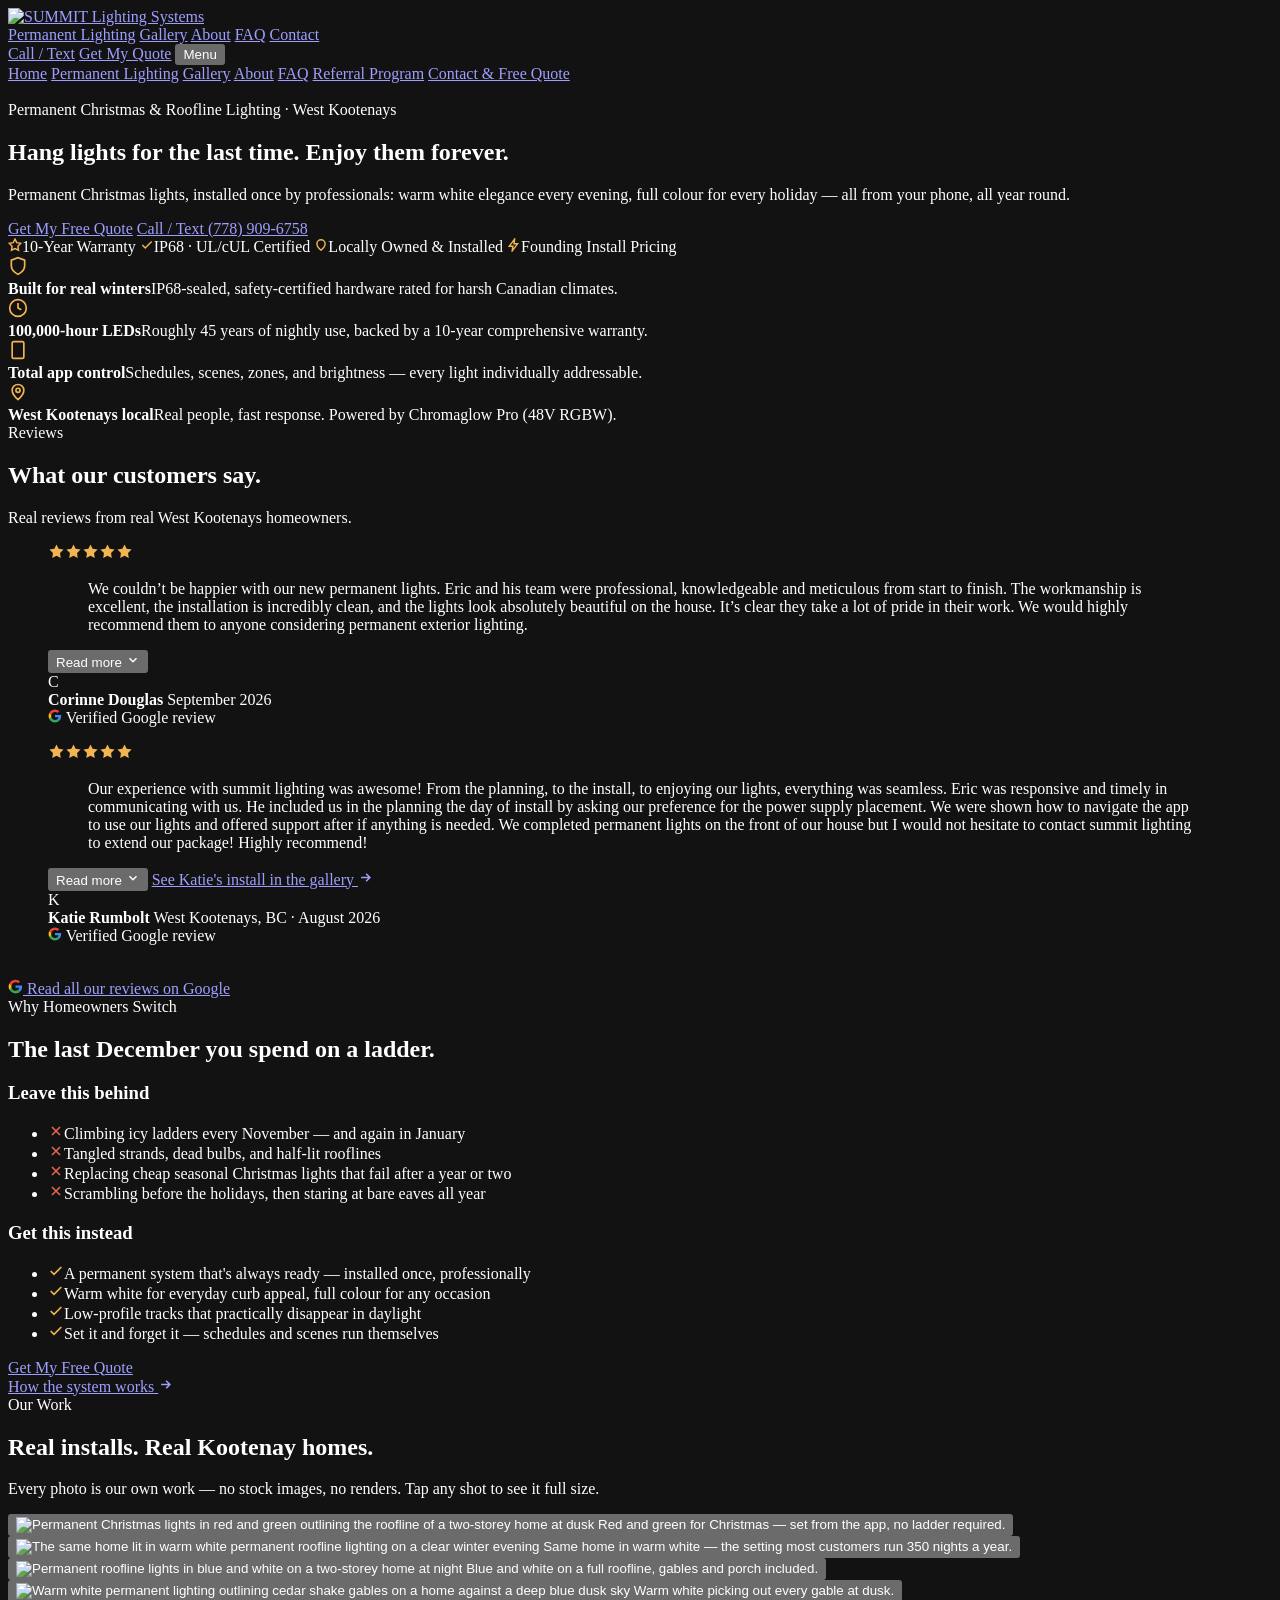
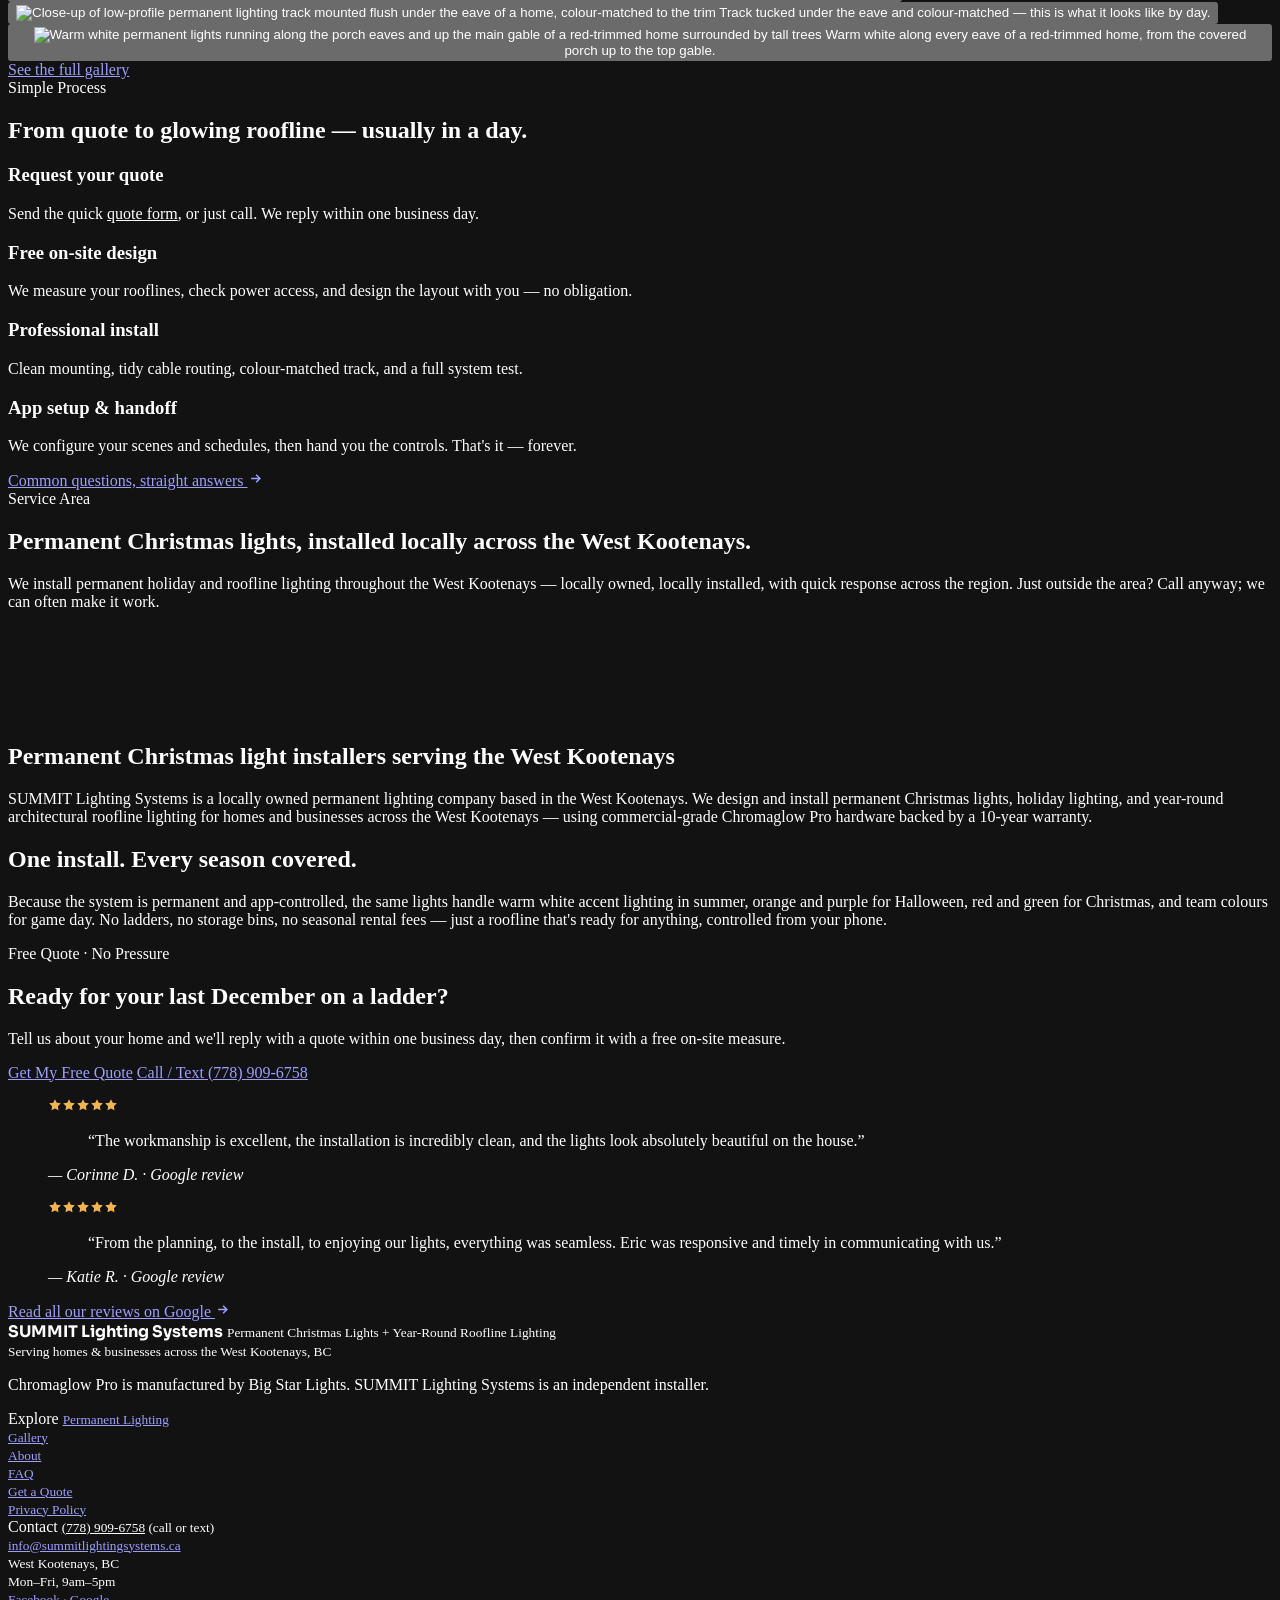
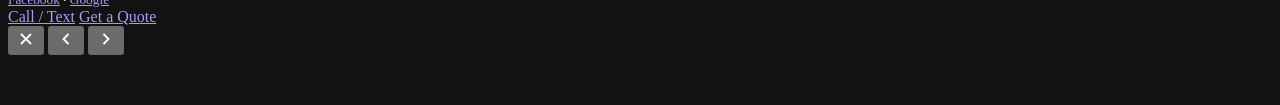
==== commit 707ab29a: "Describe service area as the West Kootenays instead of listing towns Listing specific towns led Goog" ====
--- a/src/index.html
+++ b/src/index.html
@@ -12,7 +12,7 @@
       if (to) { var p = to.split('#'); location.replace(p[0] + location.search + (p[1] ? '#' + p[1] : '')); }
     })();
   </script>
-  <title>Permanent Christmas Lights | Nelson, Castlegar &amp; Trail BC | SUMMIT</title>
+  <title>Permanent Christmas &amp; Roofline Lighting West Kootenays</title>
   <meta name="description" content="Permanent Christmas lights &amp; year-round roofline lighting in the West Kootenays. App-controlled, 10-year warranty. Get a free custom quote." />
   <meta name="color-scheme" content="dark" />
   <meta name="robots" content="index, follow, max-image-preview:large" />
@@ -24,11 +24,11 @@
   <meta property="og:site_name" content="SUMMIT Lighting Systems" />
   <meta property="og:locale" content="en_CA" />
   <meta property="og:title" content="Permanent Christmas Lights &amp; Roofline Lighting | West Kootenays" />
-  <meta property="og:description" content="Install once, light every season. Free custom quotes for permanent roofline lighting in Nelson, Castlegar, Trail &amp; beyond." />
+  <meta property="og:description" content="Install once, light every season. Free custom quotes for permanent roofline lighting across the West Kootenays." />
   <meta property="og:image" content="https://summitlightingsystems.ca/Assets/hero/Chromaglow-Pro-Install-Shots-07206.jpg" />
   <meta name="twitter:card" content="summary_large_image" />
   <meta name="twitter:title" content="Permanent Christmas Lights &amp; Roofline Lighting | West Kootenays" />
-  <meta name="twitter:description" content="Install once, light every season. Free custom quotes for permanent roofline lighting in Nelson, Castlegar, Trail &amp; beyond." />
+  <meta name="twitter:description" content="Install once, light every season. Free custom quotes for permanent roofline lighting across the West Kootenays." />
   <meta name="twitter:image" content="https://summitlightingsystems.ca/Assets/hero/Chromaglow-Pro-Install-Shots-07206.jpg" />
   <link rel="icon" href="/Assets/logo.png" />
   <link rel="preconnect" href="https://fonts.googleapis.com" />
@@ -58,53 +58,10 @@
           "addressRegion": "BC",
           "addressCountry": "CA"
         },
-        "geo": {
-          "@type": "GeoCoordinates",
-          "latitude": 49.32,
-          "longitude": -117.66
+        "areaServed": {
+          "@type": "AdministrativeArea",
+          "name": "West Kootenays, British Columbia"
         },
-        "areaServed": [
-          {
-            "@type": "City",
-            "name": "Nelson"
-          },
-          {
-            "@type": "City",
-            "name": "Castlegar"
-          },
-          {
-            "@type": "City",
-            "name": "Trail"
-          },
-          {
-            "@type": "City",
-            "name": "Rossland"
-          },
-          {
-            "@type": "City",
-            "name": "Salmo"
-          },
-          {
-            "@type": "City",
-            "name": "Fruitvale"
-          },
-          {
-            "@type": "City",
-            "name": "Montrose"
-          },
-          {
-            "@type": "City",
-            "name": "Warfield"
-          },
-          {
-            "@type": "City",
-            "name": "Slocan Valley"
-          },
-          {
-            "@type": "City",
-            "name": "Kaslo"
-          }
-        ],
         "founder": {
           "@type": "Person",
           "name": "Eric Douglas"
@@ -298,7 +255,7 @@
                 <div class="review-avatar" aria-hidden="true">K</div>
                 <div class="review-who">
                   <strong>Katie Rumbolt</strong>
-                  <span>Castlegar, BC · August 2026</span>
+                  <span>West Kootenays, BC · August 2026</span>
                 </div>
                 <span class="review-source">
                   <svg width="14" height="14" viewBox="0 0 48 48" aria-hidden="true"><path fill="#4285F4" d="M45.1 24.5c0-1.6-.1-2.8-.5-4H24v7.5h12.1c-.2 2-1.6 5-4.5 7l6.9 5.4c4.1-3.8 6.6-9.4 6.6-15.9z"/><path fill="#34A853" d="M24 46c5.9 0 10.9-2 14.5-5.3l-6.9-5.4c-1.9 1.3-4.4 2.2-7.6 2.2-5.8 0-10.7-3.8-12.5-9.1l-7.1 5.5C8.1 41 15.4 46 24 46z"/><path fill="#FBBC05" d="M11.5 28.4c-.5-1.4-.7-2.9-.7-4.4s.3-3 .7-4.4l-7.1-5.6C2.9 17 2 20.4 2 24s.9 7 2.4 10l7.1-5.6z"/><path fill="#EA4335" d="M24 10.6c4.1 0 6.9 1.8 8.5 3.3l6.2-6C34.9 4.4 29.9 2 24 2 15.4 2 8.1 7 4.4 14l7.1 5.6c1.8-5.3 6.7-9 12.5-9z"/></svg>
@@ -362,29 +319,29 @@
         </div>
 
         <div class="ig reveal">
-          <button type="button" class="ig-item" data-full="/Assets/gallery/red-green-christmas-lights-night.webp" data-cap="Red and green for Christmas on a Castlegar home — set from the app, no ladder required.">
-            <img src="/Assets/gallery/red-green-christmas-lights-night-thumb.webp" width="800" height="600" loading="lazy" decoding="async" alt="Permanent Christmas lights in red and green outlining the roofline of a two-storey home in Castlegar BC at dusk" />
-            <span class="ig-cap">Red and green for Christmas on a Castlegar home — set from the app, no ladder required.</span>
-          </button>
-          <button type="button" class="ig-item" data-full="/Assets/gallery/warm-white-roofline-lighting-night.webp" data-cap="Same Castlegar home in warm white — the setting most customers run 350 nights a year.">
-            <img src="/Assets/gallery/warm-white-roofline-lighting-night-thumb.webp" width="800" height="600" loading="lazy" decoding="async" alt="The same Castlegar BC home lit in warm white permanent roofline lighting on a clear winter evening" />
-            <span class="ig-cap">Same Castlegar home in warm white — the setting most customers run 350 nights a year.</span>
-          </button>
-          <button type="button" class="ig-item" data-full="/Assets/gallery/castlegar-blue-white-christmas-lights-night.webp" data-cap="Blue and white on a Castlegar roofline, gables and porch included.">
-            <img src="/Assets/gallery/castlegar-blue-white-christmas-lights-night-thumb.webp" width="800" height="600" loading="lazy" decoding="async" alt="Permanent roofline lights in blue and white on a Castlegar BC home at night" />
-            <span class="ig-cap">Blue and white on a Castlegar roofline, gables and porch included.</span>
-          </button>
-          <button type="button" class="ig-item" data-full="/Assets/gallery/castlegar-warm-white-gable-dusk.webp" data-cap="Warm white picking out every gable at dusk in Castlegar.">
-            <img src="/Assets/gallery/castlegar-warm-white-gable-dusk-thumb.webp" width="800" height="600" loading="lazy" decoding="async" alt="Warm white permanent lighting outlining cedar shake gables on a Castlegar home against a deep blue dusk sky" />
-            <span class="ig-cap">Warm white picking out every gable at dusk in Castlegar.</span>
+          <button type="button" class="ig-item" data-full="/Assets/gallery/red-green-christmas-lights-night.webp" data-cap="Red and green for Christmas — set from the app, no ladder required.">
+            <img src="/Assets/gallery/red-green-christmas-lights-night-thumb.webp" width="800" height="600" loading="lazy" decoding="async" alt="Permanent Christmas lights in red and green outlining the roofline of a two-storey home at dusk" />
+            <span class="ig-cap">Red and green for Christmas — set from the app, no ladder required.</span>
+          </button>
+          <button type="button" class="ig-item" data-full="/Assets/gallery/warm-white-roofline-lighting-night.webp" data-cap="Same home in warm white — the setting most customers run 350 nights a year.">
+            <img src="/Assets/gallery/warm-white-roofline-lighting-night-thumb.webp" width="800" height="600" loading="lazy" decoding="async" alt="The same home lit in warm white permanent roofline lighting on a clear winter evening" />
+            <span class="ig-cap">Same home in warm white — the setting most customers run 350 nights a year.</span>
+          </button>
+          <button type="button" class="ig-item" data-full="/Assets/gallery/blue-white-christmas-lights-night.webp" data-cap="Blue and white on a full roofline, gables and porch included.">
+            <img src="/Assets/gallery/blue-white-christmas-lights-night-thumb.webp" width="800" height="600" loading="lazy" decoding="async" alt="Permanent roofline lights in blue and white on a two-storey home at night" />
+            <span class="ig-cap">Blue and white on a full roofline, gables and porch included.</span>
+          </button>
+          <button type="button" class="ig-item" data-full="/Assets/gallery/warm-white-gable-dusk.webp" data-cap="Warm white picking out every gable at dusk.">
+            <img src="/Assets/gallery/warm-white-gable-dusk-thumb.webp" width="800" height="600" loading="lazy" decoding="async" alt="Warm white permanent lighting outlining cedar shake gables on a home against a deep blue dusk sky" />
+            <span class="ig-cap">Warm white picking out every gable at dusk.</span>
           </button>
           <button type="button" class="ig-item" data-full="/Assets/gallery/permanent-light-track-detail-daytime.webp" data-cap="Track tucked under the eave and colour-matched — this is what it looks like by day.">
-            <img src="/Assets/gallery/permanent-light-track-detail-daytime-thumb.webp" width="600" height="800" loading="lazy" decoding="async" alt="Close-up of low-profile permanent lighting track mounted flush under the eave of a Castlegar BC home, colour-matched to the trim" />
+            <img src="/Assets/gallery/permanent-light-track-detail-daytime-thumb.webp" width="600" height="800" loading="lazy" decoding="async" alt="Close-up of low-profile permanent lighting track mounted flush under the eave of a home, colour-matched to the trim" />
             <span class="ig-cap">Track tucked under the eave and colour-matched — this is what it looks like by day.</span>
           </button>
-          <button type="button" class="ig-item" data-full="/Assets/gallery/red-trim-home-full-roofline-lighting-daytime.webp" data-cap="Warm white along every eave of a Fruitvale home, from the covered porch up to the top gable.">
-            <img src="/Assets/gallery/red-trim-home-full-roofline-lighting-daytime-thumb.webp" width="800" height="600" loading="lazy" decoding="async" alt="Warm white permanent lights running along the porch eaves and up the main gable of a red-trimmed home in Fruitvale BC surrounded by tall trees" />
-            <span class="ig-cap">Warm white along every eave of a Fruitvale home, from the covered porch up to the top gable.</span>
+          <button type="button" class="ig-item" data-full="/Assets/gallery/red-trim-home-full-roofline-lighting-daytime.webp" data-cap="Warm white along every eave of a red-trimmed home, from the covered porch up to the top gable.">
+            <img src="/Assets/gallery/red-trim-home-full-roofline-lighting-daytime-thumb.webp" width="800" height="600" loading="lazy" decoding="async" alt="Warm white permanent lights running along the porch eaves and up the main gable of a red-trimmed home surrounded by tall trees" />
+            <span class="ig-cap">Warm white along every eave of a red-trimmed home, from the covered porch up to the top gable.</span>
           </button>
         </div>
 
@@ -412,21 +369,10 @@
     <!-- SERVICE AREA -->
     <section id="service-area" style="background:var(--bg-2);border-block:1px solid var(--line)">
       <div class="shell">
-        <div class="area-grid">
-          <div class="reveal">
-            <div class="eyebrow">Service Area</div>
-            <h2>Permanent Christmas lights, installed locally across the West Kootenays.</h2>
-            <p class="lead" style="margin-top:14px">We install permanent holiday and roofline lighting throughout the West Kootenays — locally owned, locally installed, with quick response across the region. Just outside the area? Call anyway; we can often make it work.</p>
-            <div class="towns">
-              <span class="chip">Nelson</span><span class="chip">Castlegar</span><span class="chip">Trail</span><span class="chip">Rossland</span><span class="chip">Salmo</span><span class="chip">Fruitvale</span><span class="chip">Montrose</span><span class="chip">Warfield</span><span class="chip">Slocan Valley</span><span class="chip">Kaslo</span>
-            </div>
-          </div>
-          <div class="reveal">
-            <div class="area-map">
-              <img src="/Assets/west-kootenays-map.png" alt="Map of the West Kootenays showing SUMMIT Lighting Systems service area: Nelson, Castlegar, Trail, Rossland, Salmo, Fruitvale, Montrose, Warfield, Slocan Valley and Kaslo BC" loading="lazy" />
-            </div>
-            <p class="map-credit">Map © <a href="https://www.openstreetmap.org/copyright" rel="noopener" target="_blank">OpenStreetMap</a> contributors</p>
-          </div>
+        <div class="area-copy reveal">
+          <div class="eyebrow">Service Area</div>
+          <h2>Permanent Christmas lights, installed locally across the West Kootenays.</h2>
+          <p class="lead" style="margin-top:14px">We install permanent holiday and roofline lighting throughout the West Kootenays — locally owned, locally installed, with quick response across the region. Just outside the area? Call anyway; we can often make it work.</p>
         </div>
       </div>
     </section>
@@ -436,8 +382,8 @@
       <div class="shell">
         <div class="inner" style="border-top:0;padding-top:0">
           <div class="reveal">
-            <h2>Permanent Christmas light installers serving Nelson, Castlegar &amp; Trail</h2>
-            <p>SUMMIT Lighting Systems is a locally owned permanent lighting company based in the West Kootenays. We design and install permanent Christmas lights, holiday lighting, and year-round architectural roofline lighting for homes and businesses in Nelson, Castlegar, Trail, Rossland, Salmo, and surrounding communities — using commercial-grade Chromaglow Pro hardware backed by a 10-year warranty.</p>
+            <h2>Permanent Christmas light installers serving the West Kootenays</h2>
+            <p>SUMMIT Lighting Systems is a locally owned permanent lighting company based in the West Kootenays. We design and install permanent Christmas lights, holiday lighting, and year-round architectural roofline lighting for homes and businesses across the West Kootenays — using commercial-grade Chromaglow Pro hardware backed by a 10-year warranty.</p>
           </div>
           <div class="reveal">
             <h2>One install. Every season covered.</h2>
@@ -469,7 +415,7 @@
           <figure class="mini-review">
             <div class="review-stars" role="img" aria-label="Rated 5 out of 5 stars"><svg width="14" height="14" viewBox="0 0 24 24" fill="#f2b450" aria-hidden="true"><path d="M12 2l3 6 7 1-5 5 1 7-6-3-6 3 1-7-5-5 7-1z"/></svg><svg width="14" height="14" viewBox="0 0 24 24" fill="#f2b450" aria-hidden="true"><path d="M12 2l3 6 7 1-5 5 1 7-6-3-6 3 1-7-5-5 7-1z"/></svg><svg width="14" height="14" viewBox="0 0 24 24" fill="#f2b450" aria-hidden="true"><path d="M12 2l3 6 7 1-5 5 1 7-6-3-6 3 1-7-5-5 7-1z"/></svg><svg width="14" height="14" viewBox="0 0 24 24" fill="#f2b450" aria-hidden="true"><path d="M12 2l3 6 7 1-5 5 1 7-6-3-6 3 1-7-5-5 7-1z"/></svg><svg width="14" height="14" viewBox="0 0 24 24" fill="#f2b450" aria-hidden="true"><path d="M12 2l3 6 7 1-5 5 1 7-6-3-6 3 1-7-5-5 7-1z"/></svg></div>
             <blockquote>“From the planning, to the install, to enjoying our lights, everything was seamless. Eric was responsive and timely in communicating with us.”</blockquote>
-            <cite>— Katie R., Castlegar · Google review</cite>
+            <cite>— Katie R. · Google review</cite>
           </figure>
             <a class="more-link" href="https://www.google.com/search?kgmid=/g/11z3np9lxh&amp;q=Summit+Lighting+Systems" target="_blank" rel="noopener">Read all our reviews on Google <svg width="15" height="15" viewBox="0 0 24 24" fill="none" stroke="currentColor" stroke-width="2.5" aria-hidden="true"><path d="M5 12h14M13 6l6 6-6 6"/></svg></a>
           </div>
@@ -483,7 +429,7 @@
     <div class="shell">
       <div>
         <strong style="font-family:'Sora',sans-serif">SUMMIT Lighting Systems</strong>
-        <small>Permanent Christmas Lights + Year-Round Roofline Lighting<br/>Based in Nelson, BC · Serving Castlegar, Trail, Rossland, Salmo &amp; the West Kootenays</small>
+        <small>Permanent Christmas Lights + Year-Round Roofline Lighting<br/>Serving homes &amp; businesses across the West Kootenays, BC</small>
         <p class="disclosure">Chromaglow Pro is manufactured by Big Star Lights. SUMMIT Lighting Systems is an independent installer.</p>
       </div>
       <nav aria-label="Footer">
@@ -494,7 +440,7 @@
           <a href="/about/">About</a><br/>
           <a href="/faq/">FAQ</a><br/>
           <a href="/quote/">Get a Quote</a><br/>
-          <a href="/privacy-policy.html">Privacy Policy</a>
+          <a href="/privacy-policy">Privacy Policy</a>
         </small>
       </nav>
       <div>
@@ -502,7 +448,7 @@
         <small>
           <a href="tel:+17789096758" style="color:var(--amber-2)">(778) 909-6758</a> (call or text)<br/>
           <a href="mailto:info@summitlightingsystems.ca">info@summitlightingsystems.ca</a><br/>
-          Nelson, BC<br/>
+          West Kootenays, BC<br/>
           Mon–Fri, 9am–5pm<br/>
           <a href="https://www.facebook.com/profile.php?id=61591429754627" target="_blank" rel="noopener">Facebook</a> · <a href="https://www.google.com/search?kgmid=/g/11z3np9lxh&amp;q=Summit+Lighting+Systems" target="_blank" rel="noopener">Google</a>
         </small>
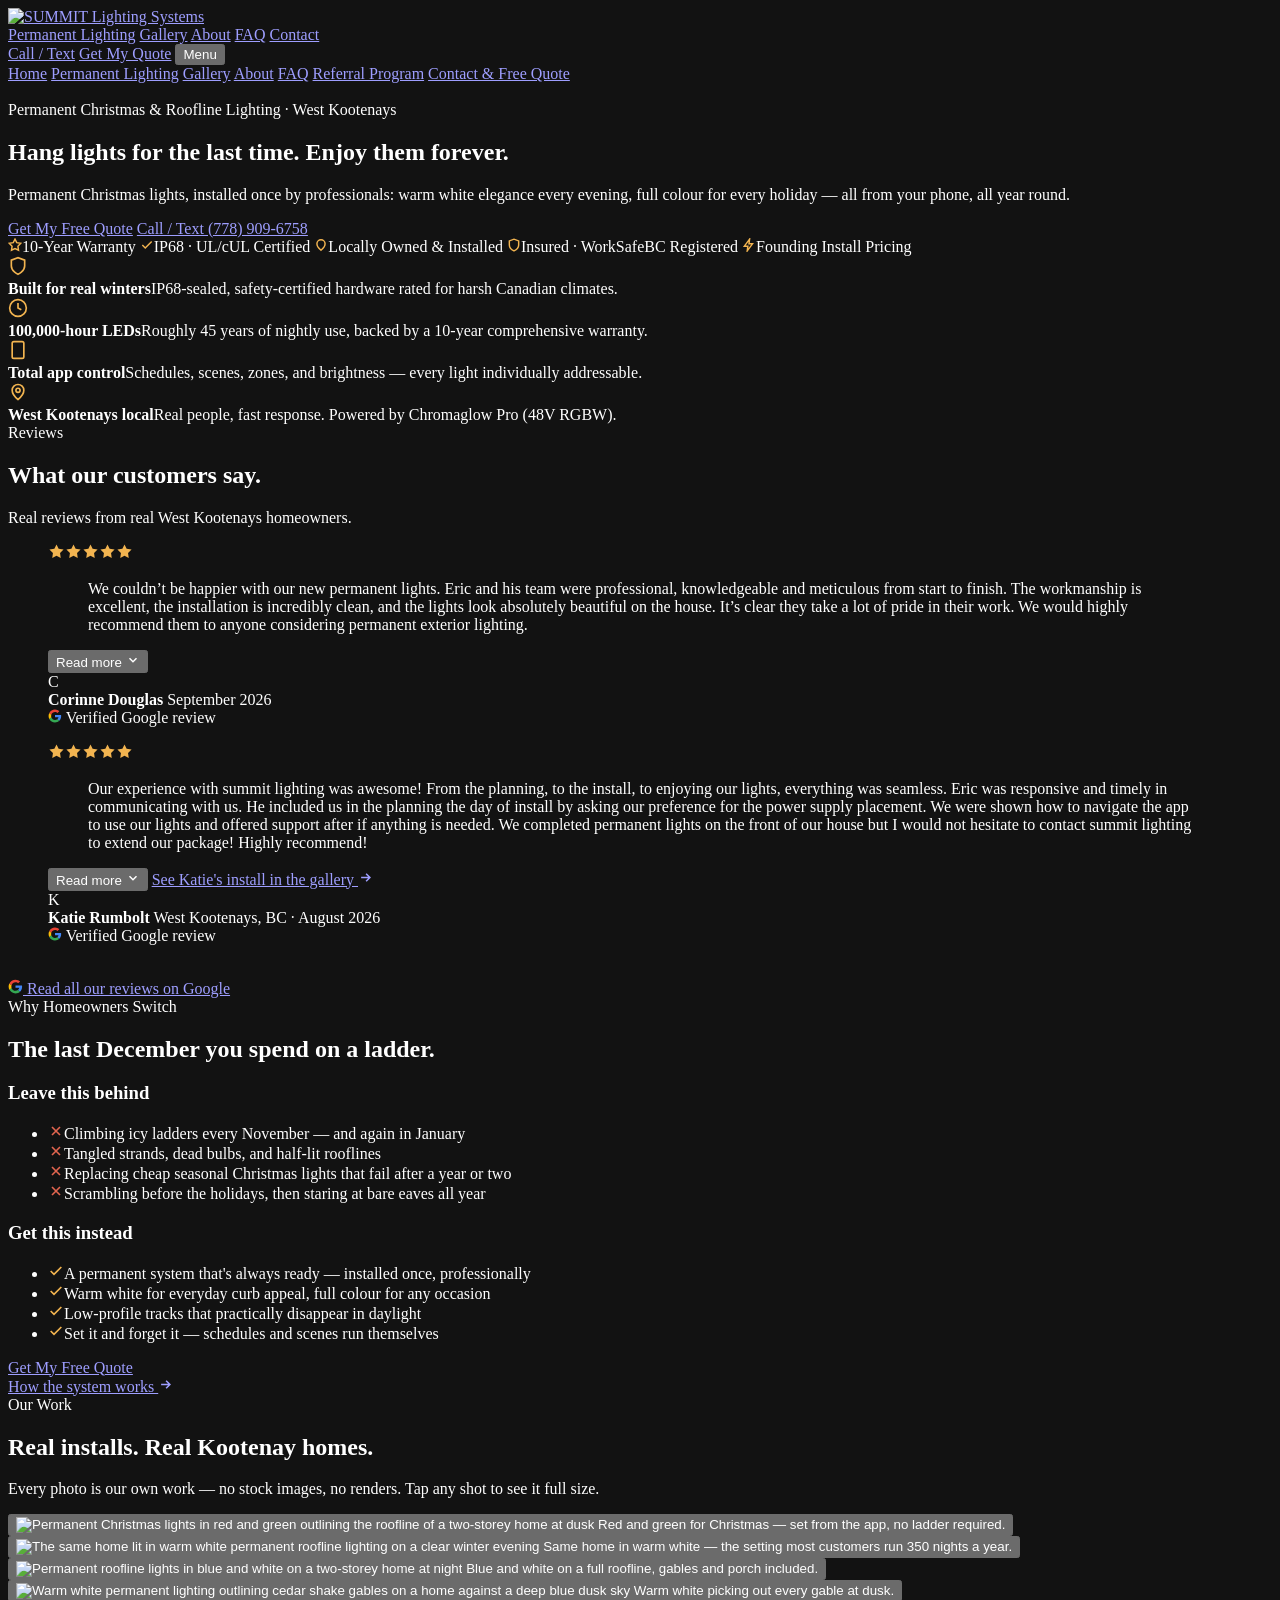
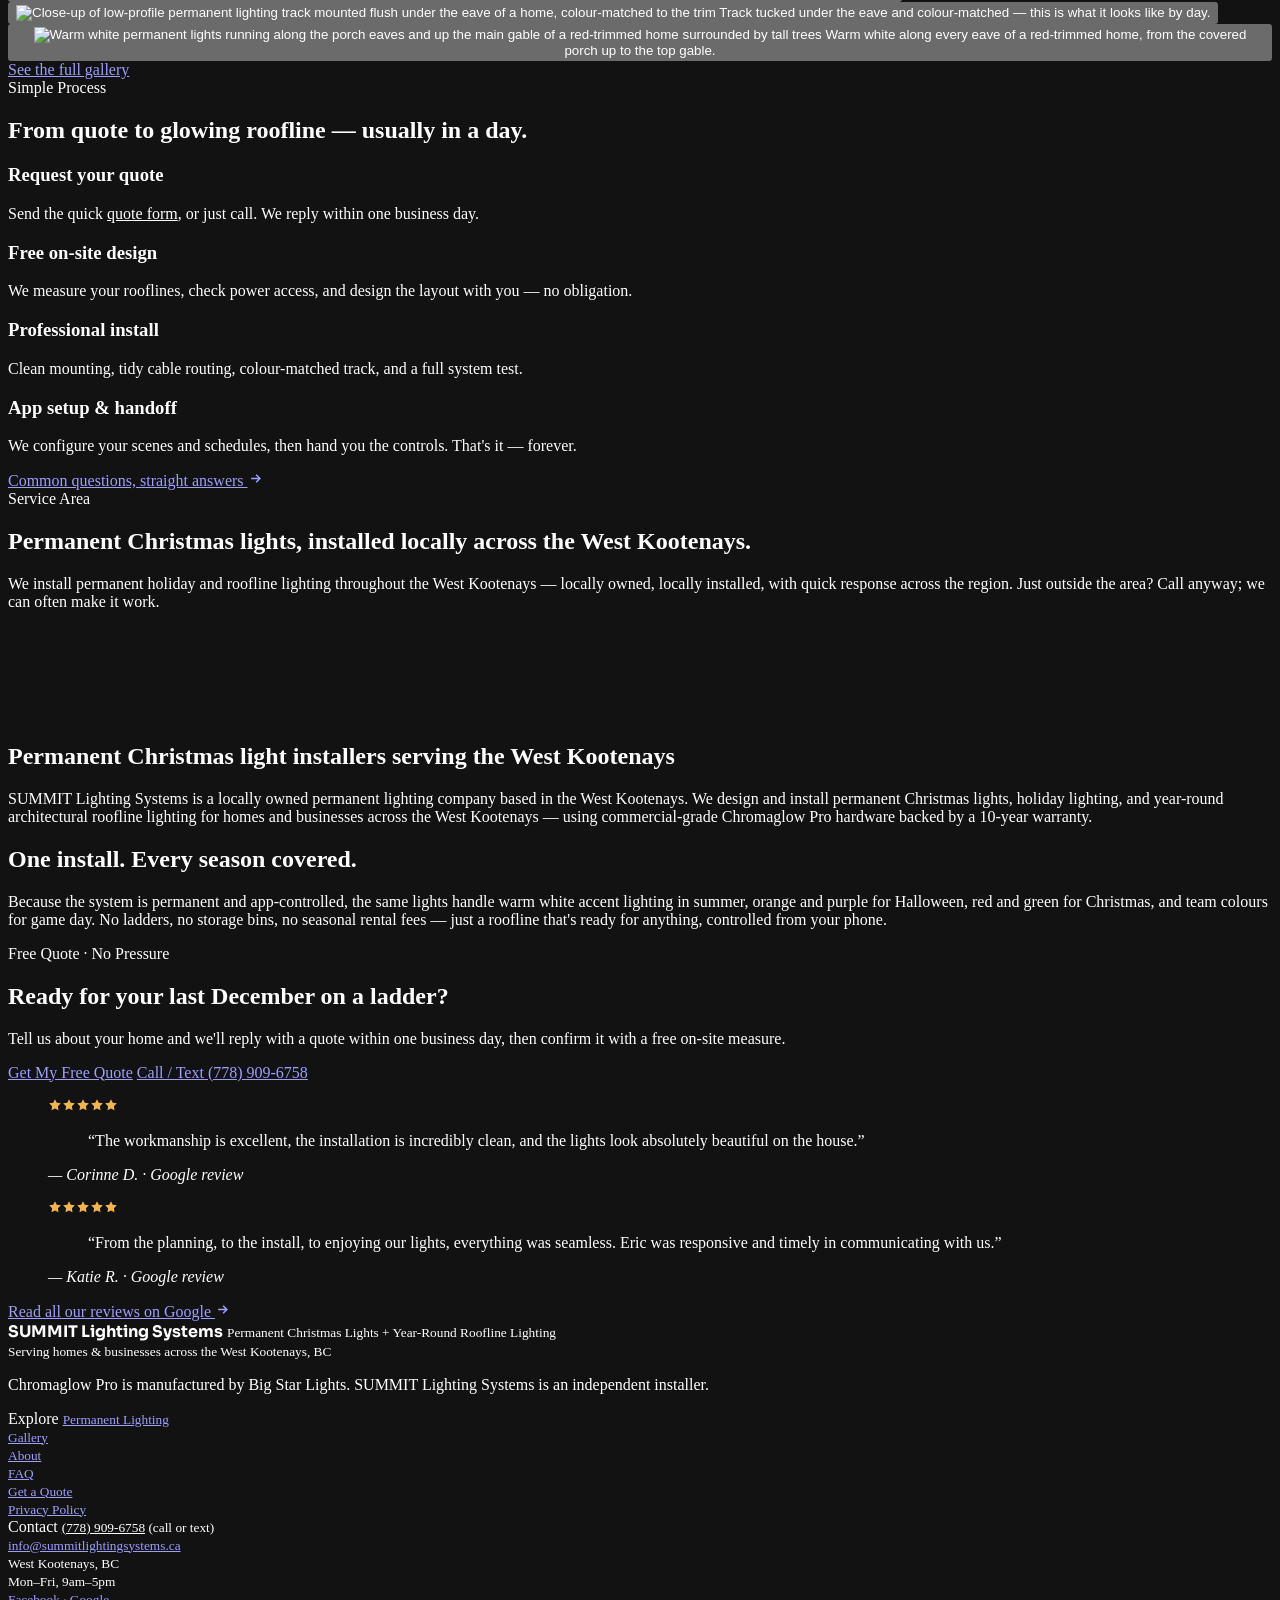
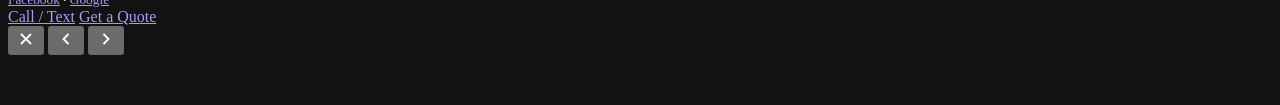
==== commit 8ce2be10: "Show insurance and safety credentials on About, Quote and Home Replace "friends I trust" with the cr" ====
--- a/src/index.html
+++ b/src/index.html
@@ -34,7 +34,7 @@
   <link rel="preconnect" href="https://fonts.googleapis.com" />
   <link rel="preconnect" href="https://fonts.gstatic.com" crossorigin />
   <link href="https://fonts.googleapis.com/css2?family=Sora:wght@400;600;700;800&amp;family=Inter:wght@400;500;600&amp;display=swap" rel="stylesheet" />
-  <link rel="stylesheet" href="/Assets/site.css" />
+  <link rel="stylesheet" href="/Assets/site.css?v=20261026b" />
   <link rel="preload" as="image" href="/Assets/hero/Chromaglow-Pro-Install-Shots-07206.jpg" />
   <script type="application/ld+json">
   {
@@ -175,6 +175,7 @@
             <span class="chip"><svg width="14" height="14" viewBox="0 0 24 24" fill="none" stroke="#f2b450" stroke-width="2.5"><path d="M12 2l3 6 7 1-5 5 1 7-6-3-6 3 1-7-5-5 7-1z"/></svg>10-Year Warranty</span>
             <span class="chip"><svg width="14" height="14" viewBox="0 0 24 24" fill="none" stroke="#f2b450" stroke-width="2.5"><path d="M20 6L9 17l-5-5"/></svg>IP68 · UL/cUL Certified</span>
             <span class="chip"><svg width="14" height="14" viewBox="0 0 24 24" fill="none" stroke="#f2b450" stroke-width="2.5"><path d="M12 21s-7-5.5-7-11a7 7 0 0114 0c0 5.5-7 11-7 11z"/></svg>Locally Owned &amp; Installed</span>
+            <span class="chip"><svg width="14" height="14" viewBox="0 0 24 24" fill="none" stroke="#f2b450" stroke-width="2.5"><path d="M12 22s8-3.5 8-10V5l-8-3-8 3v7c0 6.5 8 10 8 10z"/></svg>Insured · WorkSafeBC Registered</span>
             <span class="chip"><svg width="14" height="14" viewBox="0 0 24 24" fill="none" stroke="#f2b450" stroke-width="2.5"><path d="M13 2L4 14h6l-1 8 9-12h-6l1-8z"/></svg>Founding Install Pricing</span>
           </div>
         </div>
@@ -479,6 +480,6 @@
     <div class="lb-count" id="lbCount"></div>
   </div>
 
-  <script src="/Assets/site.js"></script>
+  <script src="/Assets/site.js?v=20261026"></script>
 </body>
 </html>
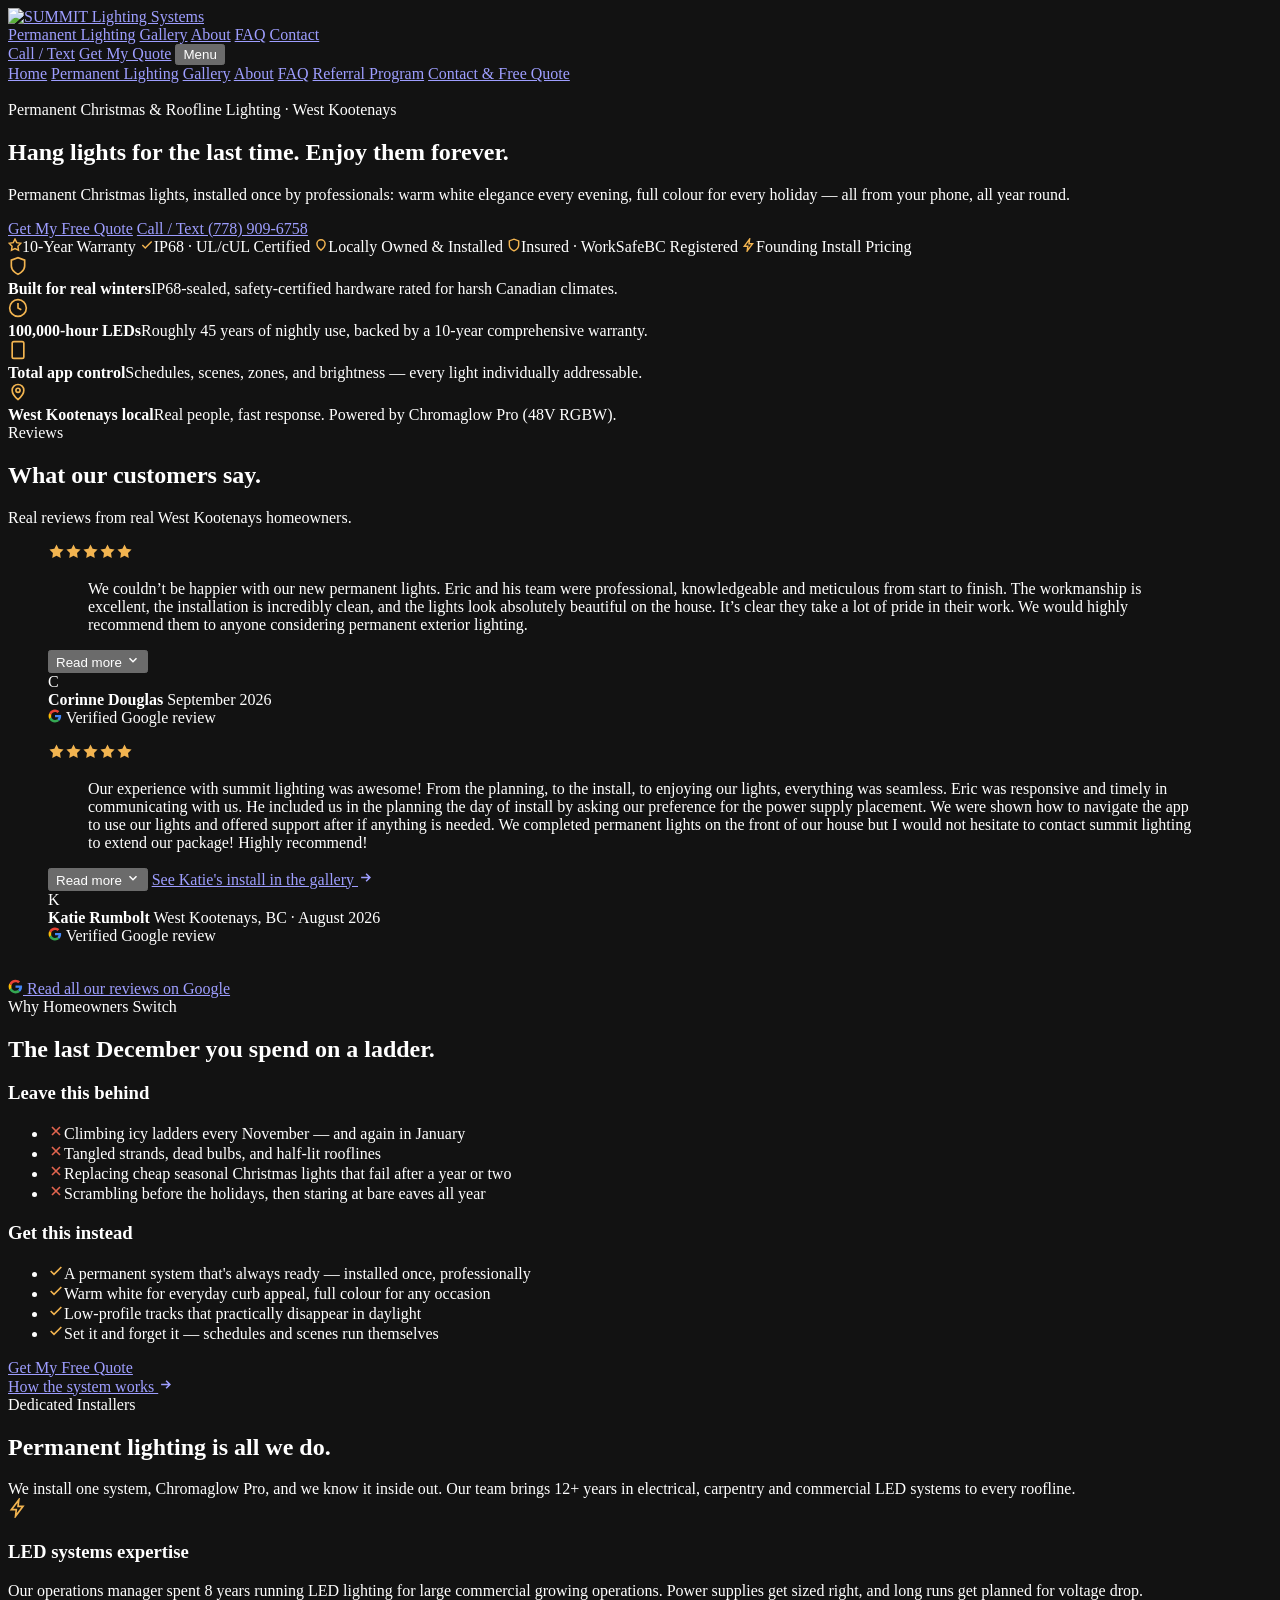
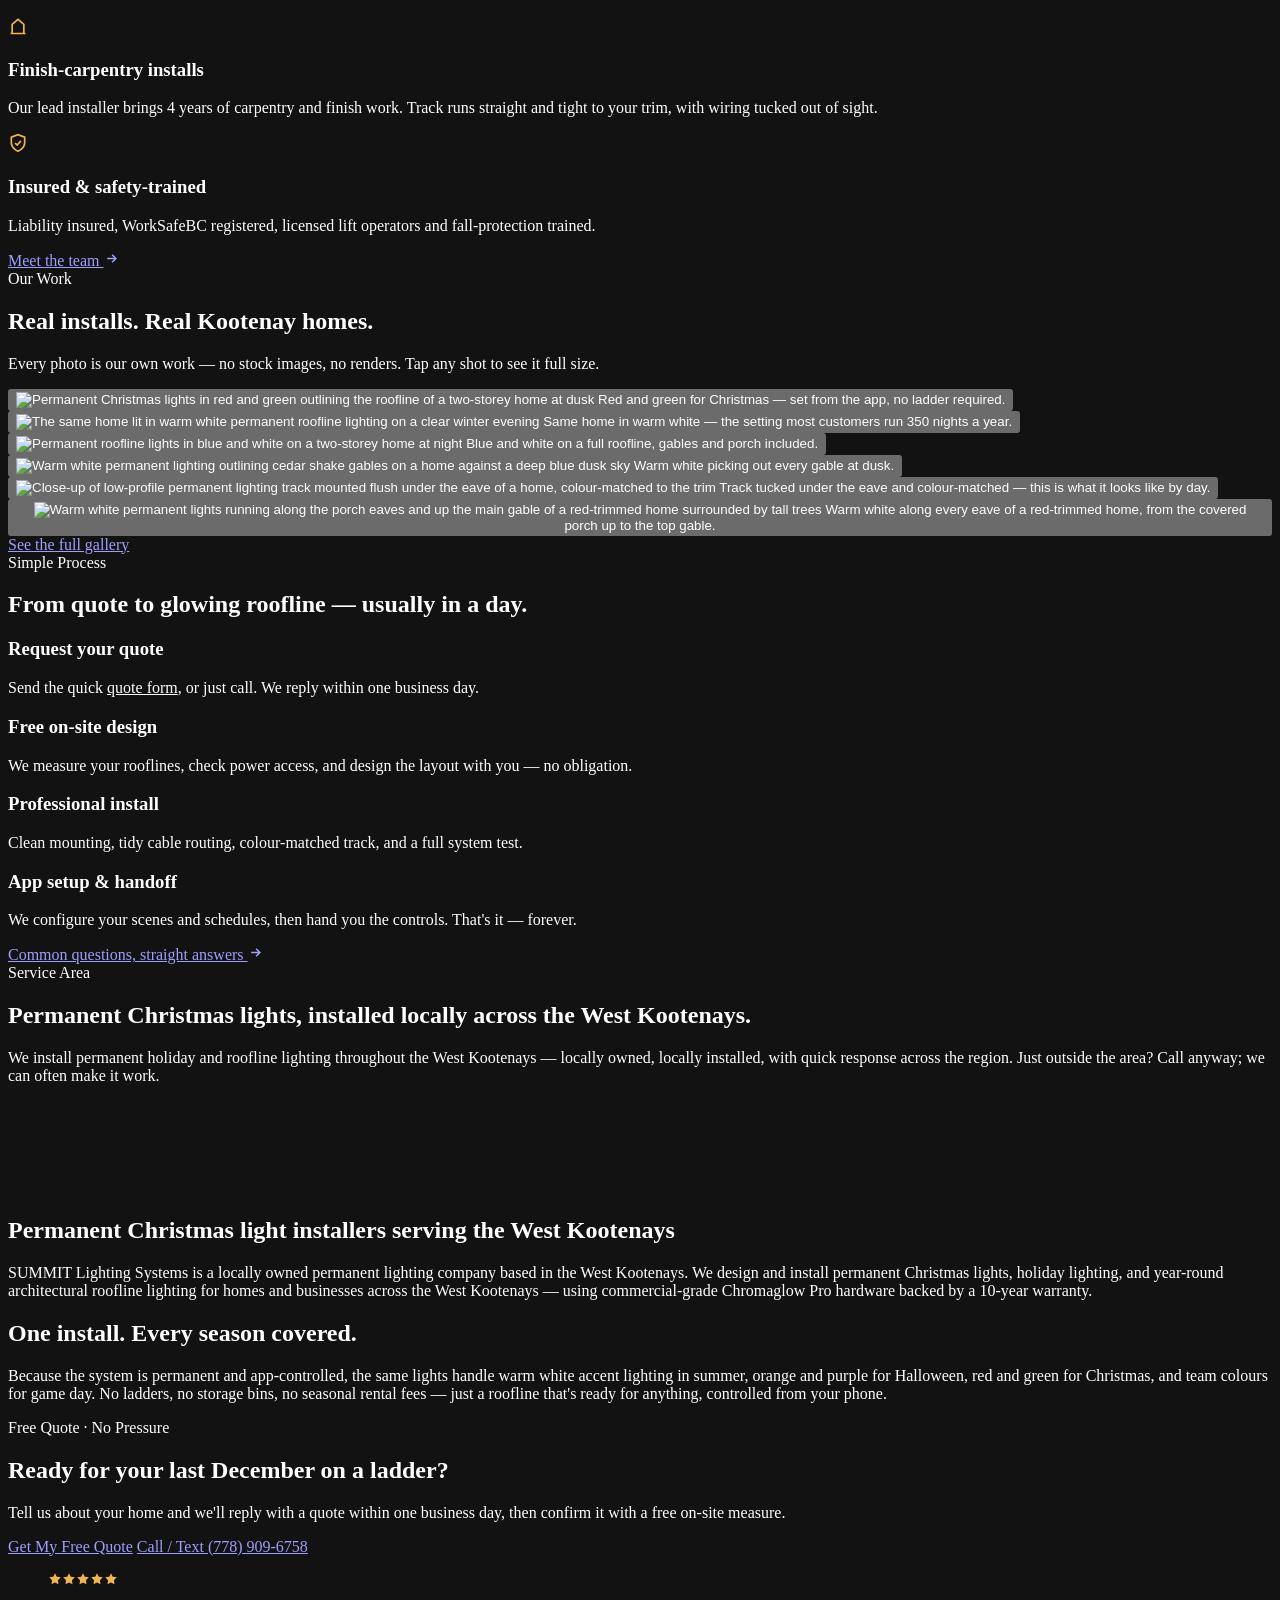
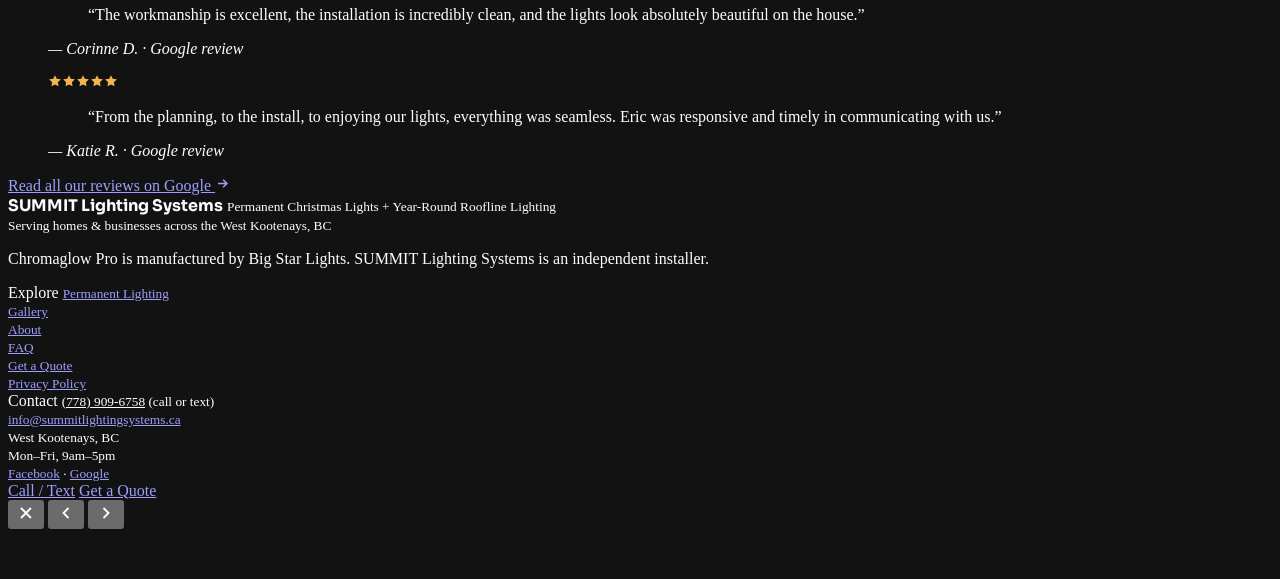
==== commit ba5e42a2: "Profile the team as dedicated permanent lighting installers Add a team section with bios for Will, L" ====
--- a/src/index.html
+++ b/src/index.html
@@ -34,7 +34,7 @@
   <link rel="preconnect" href="https://fonts.googleapis.com" />
   <link rel="preconnect" href="https://fonts.gstatic.com" crossorigin />
   <link href="https://fonts.googleapis.com/css2?family=Sora:wght@400;600;700;800&amp;family=Inter:wght@400;500;600&amp;display=swap" rel="stylesheet" />
-  <link rel="stylesheet" href="/Assets/site.css?v=20261026b" />
+  <link rel="stylesheet" href="/Assets/site.css?v=20261030" />
   <link rel="preload" as="image" href="/Assets/hero/Chromaglow-Pro-Install-Shots-07206.jpg" />
   <script type="application/ld+json">
   {
@@ -310,6 +310,35 @@
       </div>
     </section>
 
+    <!-- SPECIALISTS -->
+    <section id="specialists" style="padding-top:0">
+      <div class="shell">
+        <div class="center reveal">
+          <div class="eyebrow" style="justify-content:center">Dedicated Installers</div>
+          <h2>Permanent lighting is all we do.</h2>
+          <p class="lead" style="margin:14px auto 0">We install one system, Chromaglow Pro, and we know it inside out. Our team brings 12+ years in electrical, carpentry and commercial LED systems to every roofline.</p>
+        </div>
+        <div class="cards">
+          <div class="card reveal">
+            <div class="icon"><svg width="20" height="20" viewBox="0 0 24 24" fill="none" stroke="#f2b450" stroke-width="2"><path d="M13 2L4 14h6l-1 8 9-12h-6l1-8z"/></svg></div>
+            <h3>LED systems expertise</h3>
+            <p>Our operations manager spent 8 years running LED lighting for large commercial growing operations. Power supplies get sized right, and long runs get planned for voltage drop.</p>
+          </div>
+          <div class="card reveal">
+            <div class="icon"><svg width="20" height="20" viewBox="0 0 24 24" fill="none" stroke="#f2b450" stroke-width="2"><path d="M3 21h18M5 21V10l7-6 7 6v11"/></svg></div>
+            <h3>Finish-carpentry installs</h3>
+            <p>Our lead installer brings 4 years of carpentry and finish work. Track runs straight and tight to your trim, with wiring tucked out of sight.</p>
+          </div>
+          <div class="card reveal">
+            <div class="icon"><svg width="20" height="20" viewBox="0 0 24 24" fill="none" stroke="#f2b450" stroke-width="2"><path d="M12 22s8-3.5 8-10V5l-8-3-8 3v7c0 6.5 8 10 8 10z"/><path d="M8.5 12l2.5 2.5 4.5-5"/></svg></div>
+            <h3>Insured &amp; safety-trained</h3>
+            <p>Liability insured, WorkSafeBC registered, licensed lift operators and fall-protection trained.</p>
+          </div>
+        </div>
+        <div class="section-foot reveal"><a class="more-link" href="/about/#team">Meet the team <svg width="15" height="15" viewBox="0 0 24 24" fill="none" stroke="currentColor" stroke-width="2.5" aria-hidden="true"><path d="M5 12h14M13 6l6 6-6 6"/></svg></a></div>
+      </div>
+    </section>
+
     <!-- GALLERY TEASER -->
     <section id="gallery" style="background:var(--bg-2);border-block:1px solid var(--line)">
       <div class="shell">
